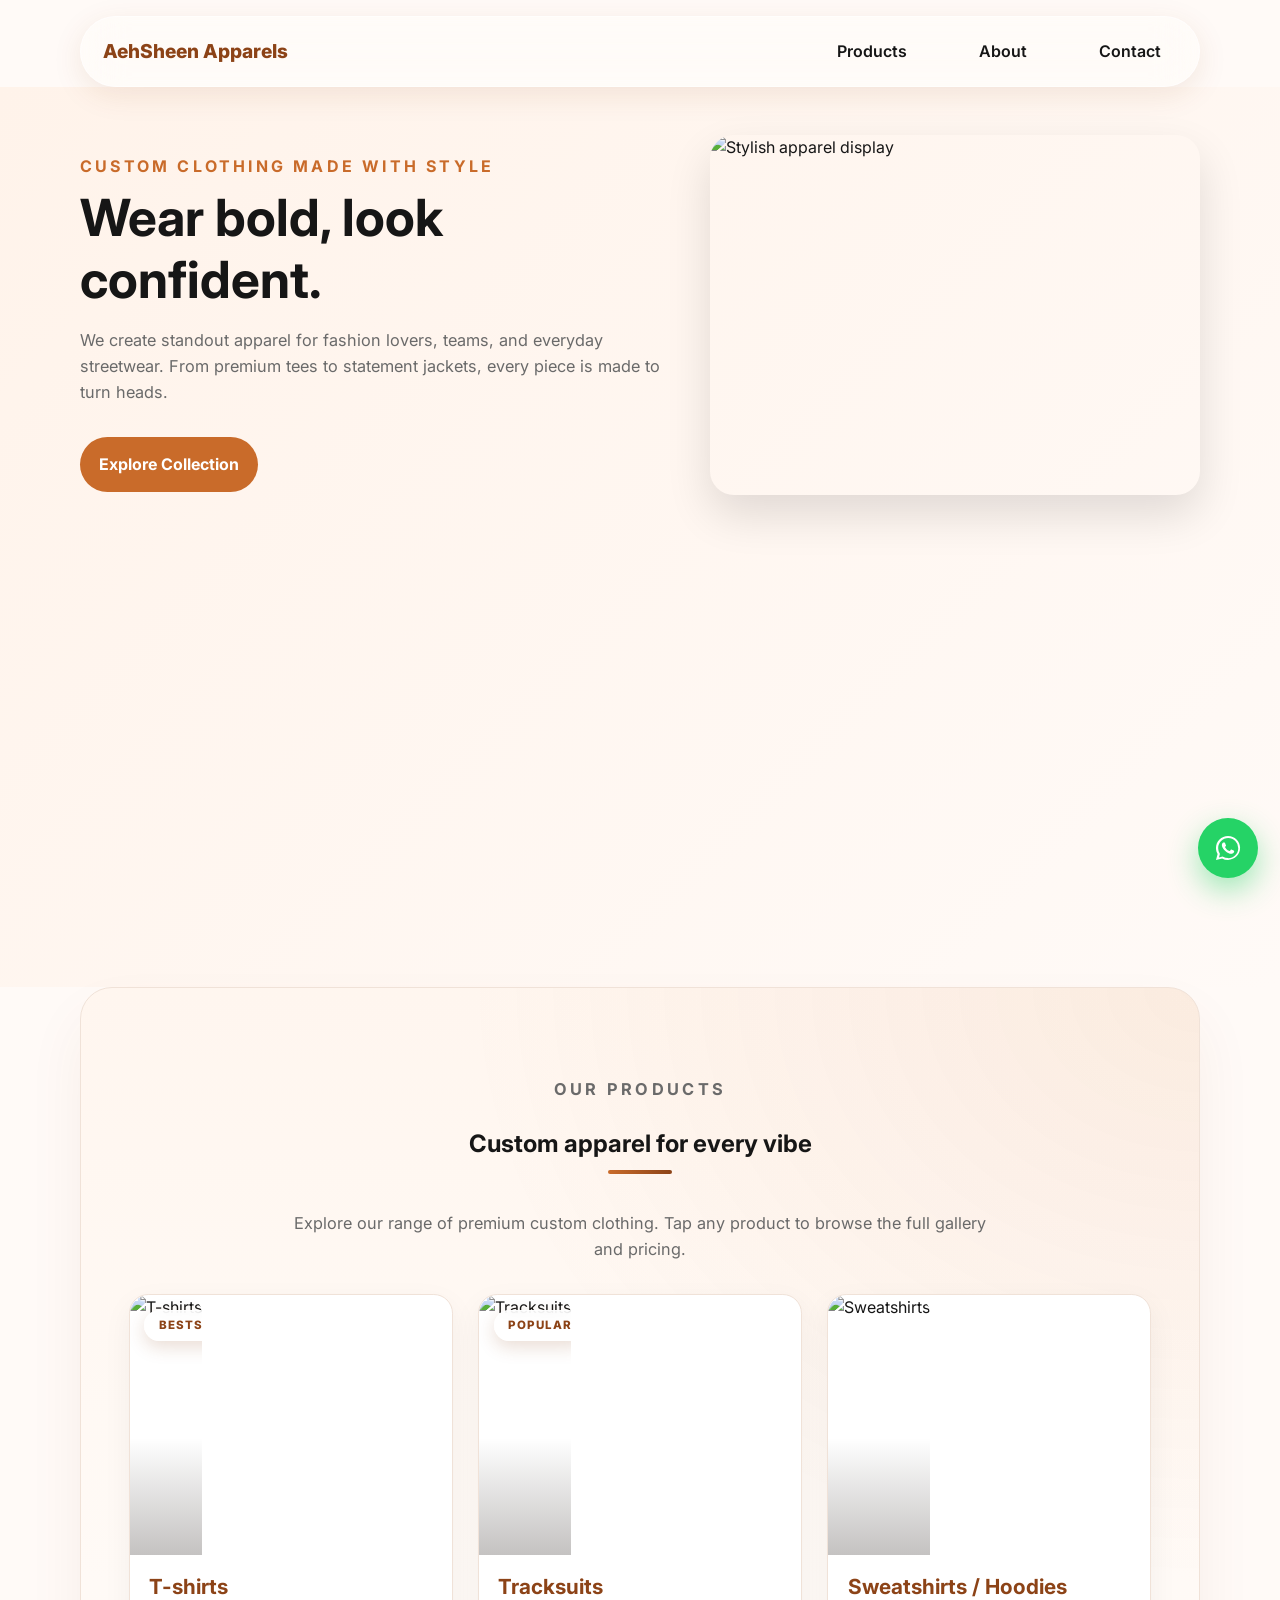
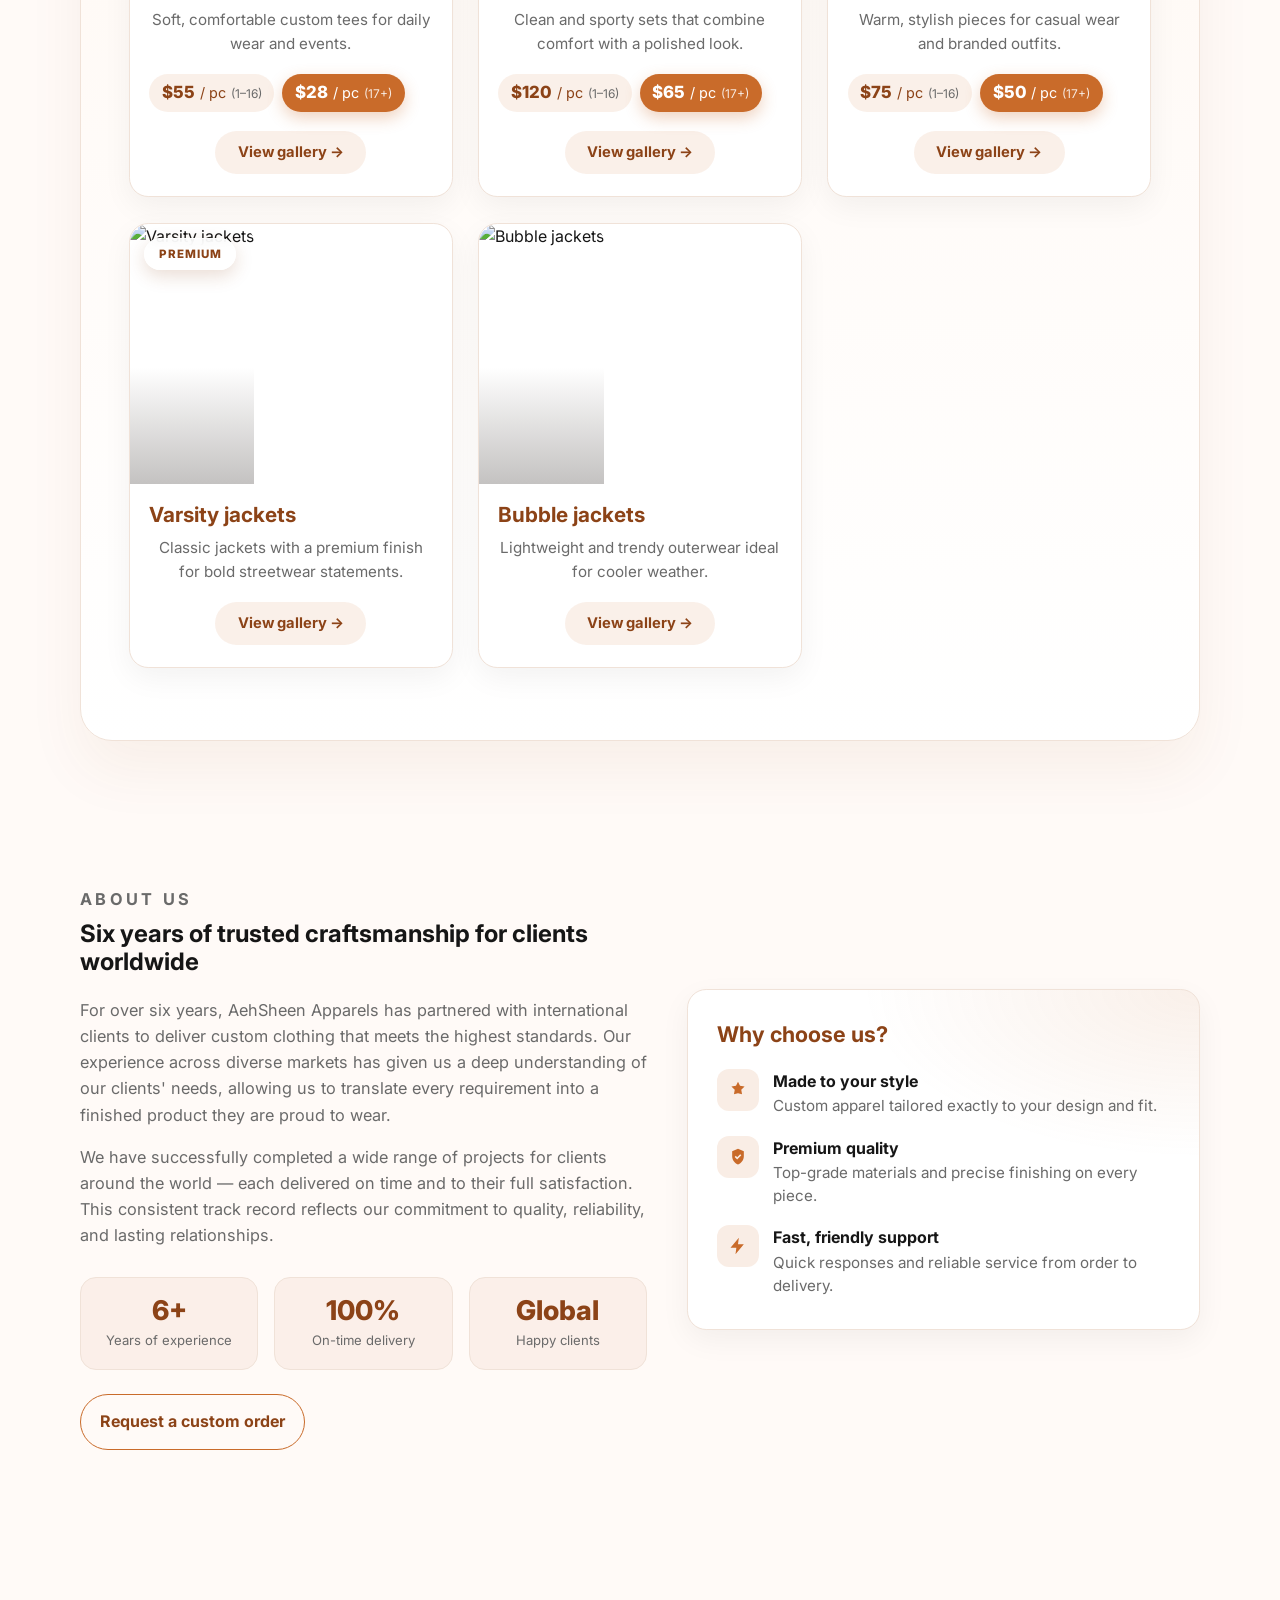
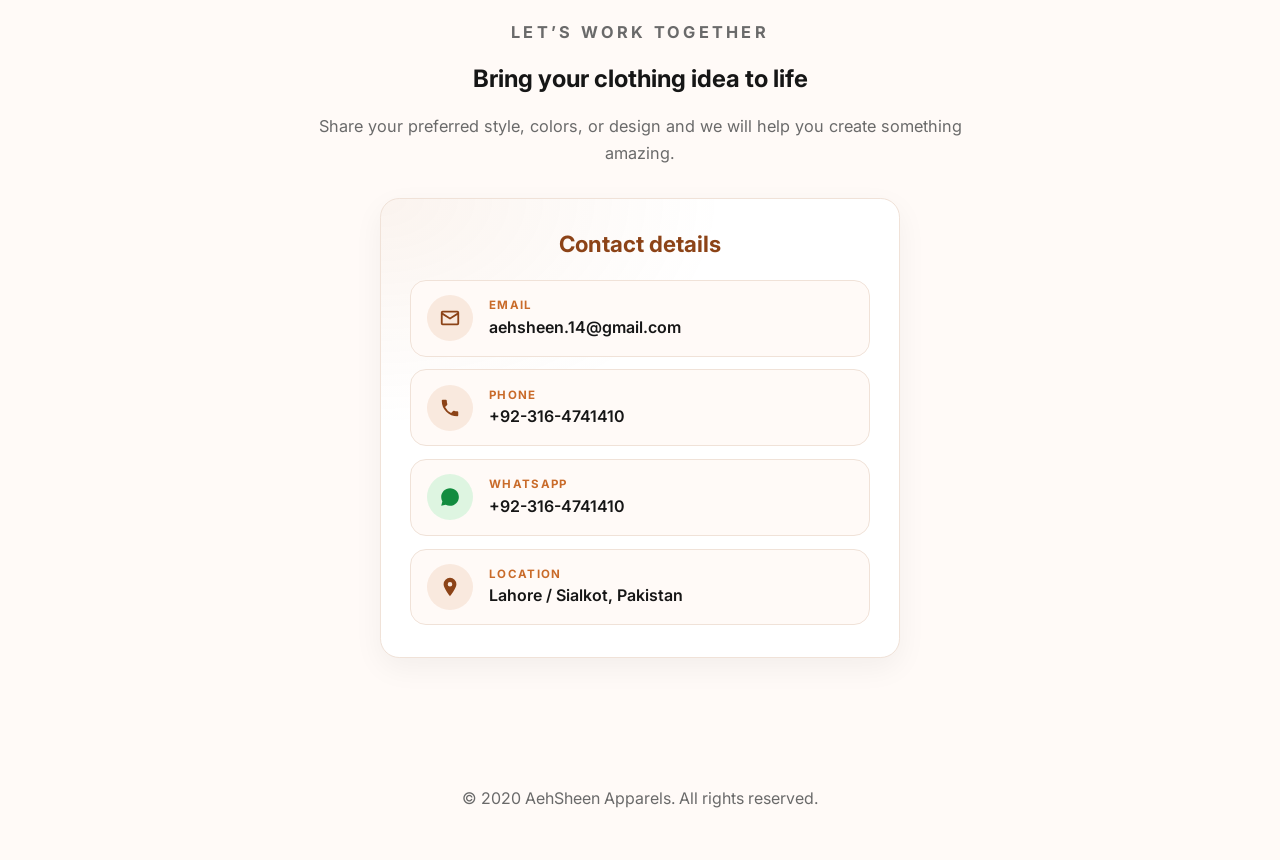
==== index.html @ 1f5a472d "Add files via upload" ====
<!DOCTYPE html>
<html lang="en">
  <head>
    <meta charset="UTF-8" />
    <meta name="viewport" content="width=device-width, initial-scale=1.0" />
    <title>AehSheen Apparels</title>
    <meta
      name="description"
      content="AehSheen Apparels creates custom clothing including t-shirts, tracksuits, sweatshirts, varsity jackets, and bubble jackets."
    />
    <link rel="preconnect" href="https://fonts.googleapis.com" />
    <link rel="preconnect" href="https://fonts.gstatic.com" crossorigin />
    <link
      href="https://fonts.googleapis.com/css2?family=Inter:wght@400;500;600;700;800&display=swap"
      rel="stylesheet"
    />
    <link rel="stylesheet" href="styles.css" />
  </head>
  <body>
    <nav class="navbar">
      <a href="#home" class="brand">AehSheen Apparels</a>
      <div class="nav-links">
        <a href="#products">Products</a>
        <a href="#about">About</a>
        <a href="#contact">Contact</a>
      </div>
    </nav>

    <header class="hero">
      <div class="hero-content" id="home">
        <div>
          <p class="eyebrow">Custom clothing made with style</p>
          <h1>Wear bold, look confident.</h1>
          <p class="hero-text">
            We create standout apparel for fashion lovers, teams, and everyday streetwear.
            From premium tees to statement jackets, every piece is made to turn heads.
          </p>
          <a class="btn btn-primary" href="#products">Explore Collection</a>
        </div>
        <div class="hero-card">
          <img
            src="https://images.unsplash.com/photo-1521572267360-ee0c2909d518?auto=format&fit=crop&w=900&q=80"
            alt="Stylish apparel display"
          />
        </div>
      </div>
    </header>

    <main>
      <section class="section products-section" id="products">
        <div class="section-heading">
          <p class="eyebrow">Our products</p>
          <h2>Custom apparel for every vibe</h2>
          <p>
            Explore our range of premium custom clothing. Tap any product to browse the full gallery and pricing.
          </p>
        </div>

        <div class="product-grid">
          <button class="product-card" type="button" data-product="tshirts" aria-haspopup="dialog">
            <div class="product-media">
              <img src="assets/tshirts/blackStickerTshirt.jpeg" alt="T-shirts" />
              <span class="product-tag">Bestseller</span>
            </div>
            <h3>T-shirts</h3>
            <p>Soft, comfortable custom tees for daily wear and events.</p>
            <div class="card-price">
              <span class="price-tier"><strong>$55</strong> / pc <small>(1–16)</small></span>
              <span class="price-tier price-bulk"><strong>$28</strong> / pc <small>(17+)</small></span>
            </div>
            <span class="card-cta">View gallery →</span>
          </button>

          <button class="product-card" type="button" data-product="tracksuits" aria-haspopup="dialog">
            <div class="product-media">
              <img src="assets/tracksuits/Crop-top fleece.jpeg" alt="Tracksuits" />
              <span class="product-tag">Popular</span>
            </div>
            <h3>Tracksuits</h3>
            <p>Clean and sporty sets that combine comfort with a polished look.</p>
            <div class="card-price">
              <span class="price-tier"><strong>$120</strong> / pc <small>(1–16)</small></span>
              <span class="price-tier price-bulk"><strong>$65</strong> / pc <small>(17+)</small></span>
            </div>
            <span class="card-cta">View gallery →</span>
          </button>

          <button class="product-card" type="button" data-product="sweatshirts" aria-haspopup="dialog">
            <div class="product-media">
              <img src="assets/sweatshirts/Camouflage screen-printed.jpeg" alt="Sweatshirts" />
            </div>
            <h3>Sweatshirts / Hoodies</h3>
            <p>Warm, stylish pieces for casual wear and branded outfits.</p>
            <div class="card-price">
              <span class="price-tier"><strong>$75</strong> / pc <small>(1–16)</small></span>
              <span class="price-tier price-bulk"><strong>$50</strong> / pc <small>(17+)</small></span>
            </div>
            <span class="card-cta">View gallery →</span>
          </button>

          <button class="product-card" type="button" data-product="varsity" aria-haspopup="dialog">
            <div class="product-media">
              <img src="assets/varsity/goonSquadVarsity.jpeg" alt="Varsity jackets" />
              <span class="product-tag">Premium</span>
            </div>
            <h3>Varsity jackets</h3>
            <p>Classic jackets with a premium finish for bold streetwear statements.</p>
            <span class="card-cta">View gallery →</span>
          </button>

          <button class="product-card" type="button" data-product="bubble" aria-haspopup="dialog">
            <div class="product-media">
              <img src="assets/bubble/Purple sublimated.jpeg" alt="Bubble jackets" />
            </div>
            <h3>Bubble jackets</h3>
            <p>Lightweight and trendy outerwear ideal for cooler weather.</p>
            <span class="card-cta">View gallery →</span>
          </button>
        </div>
      </section>

      <section class="section about-section" id="about">
        <div class="about-intro">
          <p class="eyebrow">About us</p>
          <h2>Six years of trusted craftsmanship for clients worldwide</h2>
          <p>
            For over six years, AehSheen Apparels has partnered with international clients to deliver
            custom clothing that meets the highest standards. Our experience across diverse markets has
            given us a deep understanding of our clients' needs, allowing us to translate every requirement
            into a finished product they are proud to wear.
          </p>
          <p>
            We have successfully completed a wide range of projects for clients around the world — each
            delivered on time and to their full satisfaction. This consistent track record reflects our
            commitment to quality, reliability, and lasting relationships.
          </p>

          <div class="about-stats">
            <div class="stat">
              <span class="stat-number">6+</span>
              <span class="stat-label">Years of experience</span>
            </div>
            <div class="stat">
              <span class="stat-number">100%</span>
              <span class="stat-label">On-time delivery</span>
            </div>
            <div class="stat">
              <span class="stat-number">Global</span>
              <span class="stat-label">Happy clients</span>
            </div>
          </div>

          <a class="btn btn-secondary" href="#contact">Request a custom order</a>
        </div>

        <div class="about-card">
          <h3>Why choose us?</h3>
          <ul class="feature-list">
            <li>
              <span class="feature-icon" aria-hidden="true">
                <svg viewBox="0 0 24 24" width="20" height="20"><path fill="currentColor" d="M12 2l2.4 5 5.5.8-4 3.9.95 5.5L12 15.9 7.15 17.2 8.1 11.7l-4-3.9L9.6 7z"/></svg>
              </span>
              <span>
                <strong>Made to your style</strong>
                Custom apparel tailored exactly to your design and fit.
              </span>
            </li>
            <li>
              <span class="feature-icon" aria-hidden="true">
                <svg viewBox="0 0 24 24" width="20" height="20"><path fill="currentColor" d="M12 2l7 3v6c0 4.4-3 8.5-7 9.9C8 19.5 5 15.4 5 11V5l7-3zm-1 13l5-5-1.4-1.4L11 12.2 9.4 10.6 8 12l3 3z"/></svg>
              </span>
              <span>
                <strong>Premium quality</strong>
                Top-grade materials and precise finishing on every piece.
              </span>
            </li>
            <li>
              <span class="feature-icon" aria-hidden="true">
                <svg viewBox="0 0 24 24" width="20" height="20"><path fill="currentColor" d="M13 2L3 14h7l-1 8 10-12h-7z"/></svg>
              </span>
              <span>
                <strong>Fast, friendly support</strong>
                Quick responses and reliable service from order to delivery.
              </span>
            </li>
          </ul>
        </div>
      </section>

      <section class="section contact-section" id="contact">
        <div class="section-heading">
          <p class="eyebrow">Let’s work together</p>
          <h2>Bring your clothing idea to life</h2>
          <p>Share your preferred style, colors, or design and we will help you create something amazing.</p>
        </div>

        <div class="contact-box">
          <h3 class="contact-title">Contact details</h3>

          <a class="contact-row" href="mailto:aehsheen.14@gmail.com">
            <span class="contact-icon" aria-hidden="true">
              <svg viewBox="0 0 24 24" width="22" height="22"><path fill="currentColor" d="M4 4h16a2 2 0 0 1 2 2v12a2 2 0 0 1-2 2H4a2 2 0 0 1-2-2V6a2 2 0 0 1 2-2zm0 2v.4l8 5 8-5V6H4zm16 2.7-7.47 4.67a1 1 0 0 1-1.06 0L4 8.7V18h16V8.7z"/></svg>
            </span>
            <span class="contact-detail">
              <span class="contact-label">Email</span>
              <span class="contact-value">aehsheen.14@gmail.com</span>
            </span>
          </a>

          <a class="contact-row" href="tel:+923164741410">
            <span class="contact-icon" aria-hidden="true">
              <svg viewBox="0 0 24 24" width="22" height="22"><path fill="currentColor" d="M6.6 10.8a15.5 15.5 0 0 0 6.6 6.6l2.2-2.2a1 1 0 0 1 1-.24 11.4 11.4 0 0 0 3.6.58 1 1 0 0 1 1 1V20a1 1 0 0 1-1 1A17 17 0 0 1 3 4a1 1 0 0 1 1-1h3.5a1 1 0 0 1 1 1c0 1.25.2 2.46.58 3.6a1 1 0 0 1-.25 1l-2.23 2.2z"/></svg>
            </span>
            <span class="contact-detail">
              <span class="contact-label">Phone</span>
              <span class="contact-value">+92-316-4741410</span>
            </span>
          </a>

          <a class="contact-row" href="https://wa.me/923164741410" target="_blank" rel="noopener">
            <span class="contact-icon contact-icon-whatsapp" aria-hidden="true">
              <svg viewBox="0 0 32 32" width="22" height="22"><path fill="currentColor" d="M16.04 3.2c-7.1 0-12.86 5.76-12.86 12.86 0 2.27.6 4.48 1.73 6.43L3.2 28.8l6.5-1.7a12.8 12.8 0 0 0 6.33 1.62h.01c7.1 0 12.86-5.76 12.86-12.86S23.14 3.2 16.04 3.2zm5.88 14.68c-.32-.16-1.9-.94-2.2-1.05-.3-.11-.51-.16-.73.16-.21.32-.83 1.05-1.02 1.26-.19.22-.38.24-.7.08-.32-.16-1.36-.5-2.59-1.6-.96-.85-1.6-1.9-1.79-2.22-.19-.32-.02-.5.14-.66.14-.14.32-.38.48-.56.16-.19.21-.32.32-.54.11-.21.05-.4-.03-.56-.08-.16-.73-1.76-1-2.4-.26-.63-.53-.55-.73-.56l-.62-.01c-.21 0-.56.08-.86.4-.3.32-1.13 1.1-1.13 2.69s1.16 3.12 1.32 3.34c.16.21 2.28 3.48 5.52 4.88.77.33 1.37.53 1.84.68.77.25 1.48.21 2.03.13.62-.09 1.9-.78 2.17-1.53.27-.75.27-1.4.19-1.53-.08-.13-.29-.21-.61-.37z"/></svg>
            </span>
            <span class="contact-detail">
              <span class="contact-label">WhatsApp</span>
              <span class="contact-value">+92-316-4741410</span>
            </span>
          </a>

          <div class="contact-row contact-row-static">
            <span class="contact-icon" aria-hidden="true">
              <svg viewBox="0 0 24 24" width="22" height="22"><path fill="currentColor" d="M12 2a7 7 0 0 0-7 7c0 4.5 7 13 7 13s7-8.5 7-13a7 7 0 0 0-7-7zm0 9.5A2.5 2.5 0 1 1 12 6.5a2.5 2.5 0 0 1 0 5z"/></svg>
            </span>
            <span class="contact-detail">
              <span class="contact-label">Location</span>
              <span class="contact-value">Lahore / Sialkot, Pakistan</span>
            </span>
          </div>
        </div>
      </section>
    </main>

    <footer>
      <p>© 2020 AehSheen Apparels. All rights reserved.</p>
    </footer>

    <a
      class="whatsapp-float"
      href="https://wa.me/923164741410?text=Hi%20AehSheen%20Apparels%2C%20I%27d%20like%20to%20place%20a%20custom%20order."
      target="_blank"
      rel="noopener"
      aria-label="Chat with us on WhatsApp"
    >
      <svg viewBox="0 0 32 32" width="30" height="30" aria-hidden="true" focusable="false">
        <path
          fill="currentColor"
          d="M16.04 3.2c-7.1 0-12.86 5.76-12.86 12.86 0 2.27.6 4.48 1.73 6.43L3.2 28.8l6.5-1.7a12.8 12.8 0 0 0 6.33 1.62h.01c7.1 0 12.86-5.76 12.86-12.86S23.14 3.2 16.04 3.2zm0 23.5h-.01a10.6 10.6 0 0 1-5.4-1.48l-.39-.23-3.86 1.01 1.03-3.76-.25-.4a10.63 10.63 0 0 1-1.63-5.68c0-5.9 4.8-10.7 10.71-10.7 2.86 0 5.55 1.12 7.57 3.14a10.6 10.6 0 0 1 3.13 7.57c0 5.9-4.8 10.71-10.7 10.71zm5.88-8.02c-.32-.16-1.9-.94-2.2-1.05-.3-.11-.51-.16-.73.16-.21.32-.83 1.05-1.02 1.26-.19.22-.38.24-.7.08-.32-.16-1.36-.5-2.59-1.6-.96-.85-1.6-1.9-1.79-2.22-.19-.32-.02-.5.14-.66.14-.14.32-.38.48-.56.16-.19.21-.32.32-.54.11-.21.05-.4-.03-.56-.08-.16-.73-1.76-1-2.4-.26-.63-.53-.55-.73-.56l-.62-.01c-.21 0-.56.08-.86.4-.3.32-1.13 1.1-1.13 2.69s1.16 3.12 1.32 3.34c.16.21 2.28 3.48 5.52 4.88.77.33 1.37.53 1.84.68.77.25 1.48.21 2.03.13.62-.09 1.9-.78 2.17-1.53.27-.75.27-1.4.19-1.53-.08-.13-.29-.21-.61-.37z"
        />
      </svg>
      <span class="whatsapp-label">Chat with us</span>
    </a>

    <div class="product-modal" id="productModal" aria-hidden="true" role="dialog" aria-modal="true" aria-labelledby="modalTitle">
      <div class="modal-panel">
        <div class="modal-header">
          <div>
            <p class="eyebrow" id="modalEyebrow">Gallery</p>
            <h3 id="modalTitle"></h3>
          </div>
          <button class="modal-close" type="button" aria-label="Close gallery">×</button>
        </div>
        <p class="modal-desc" id="modalDesc"></p>
        <div class="modal-gallery" id="modalGallery"></div>
      </div>
    </div>

    <div class="lightbox" id="lightbox" aria-hidden="true" role="dialog" aria-modal="true" aria-label="Image viewer">
      <button class="lightbox-close" type="button" aria-label="Close image">×</button>
      <button class="lightbox-nav lightbox-prev" type="button" aria-label="Previous image">‹</button>
      <figure class="lightbox-figure">
        <img class="lightbox-image" id="lightboxImage" src="" alt="" />
        <figcaption class="lightbox-caption" id="lightboxCaption"></figcaption>
      </figure>
      <button class="lightbox-nav lightbox-next" type="button" aria-label="Next image">›</button>
    </div>

    <script src="script.js"></script>
  </body>
</html>
---- styles.css ----
:root {
  --bg: #fffaf7;
  --surface: #ffffff;
  --text: #161616;
  --muted: #6a6a6a;
  --accent: #c96b2a;
  --accent-dark: #8c4317;
  --border: #f0e2d8;
}

* {
  box-sizing: border-box;
}

html {
  scroll-behavior: smooth;
}

body {
  margin: 0;
  font-family: 'Inter', sans-serif;
  color: var(--text);
  background: var(--bg);
  line-height: 1.6;
}

img {
  width: 100%;
  display: block;
  object-fit: cover;
}

.navbar,
.hero-content,
.section,
footer {
  width: min(1120px, calc(100% - 2rem));
  margin: 0 auto;
}

.hero {
  background: linear-gradient(135deg, #fff3ea 0%, var(--bg) 100%);
  min-height: 100vh;
}

.navbar {
  display: flex;
  justify-content: space-between;
  align-items: center;
  padding: 0.9rem 1.4rem;
  margin-top: 1rem;
  position: sticky;
  top: 1rem;
  z-index: 50;
  border-radius: 999px;
  background: rgba(255, 255, 255, 0.35);
  border: 1px solid rgba(255, 255, 255, 0.5);
  box-shadow: 0 8px 30px rgba(140, 67, 23, 0.1);
  -webkit-backdrop-filter: blur(22px) saturate(180%);
  backdrop-filter: blur(22px) saturate(180%);
}

.brand {
  color: var(--accent-dark);
  font-weight: 800;
  text-decoration: none;
  font-size: 1.2rem;
}

.nav-links {
  display: flex;
  gap: 2.5rem;
}

.nav-links a {
  color: var(--text);
  text-decoration: none;
  font-weight: 600;
  padding: 0.45rem 1rem;
  border-radius: 999px;
  transition: background 0.25s ease, color 0.25s ease, transform 0.2s ease;
}

.nav-links a:hover,
.nav-links a:focus-visible {
  background: rgba(201, 107, 42, 0.15);
  color: var(--accent-dark);
  transform: translateY(-1px);
  outline: none;
}

.hero-content {
  display: grid;
  grid-template-columns: 1.1fr 0.9fr;
  gap: 2rem;
  align-items: center;
  padding: 3rem 0 5rem;
}

.eyebrow {
  text-transform: uppercase;
  letter-spacing: 0.2em;
  font-weight: 700;
  color: var(--accent);
  margin-bottom: 0.5rem;
}

h1,
h2,
h3 {
  line-height: 1.2;
}

h1 {
  font-size: clamp(2.1rem, 4vw, 3.6rem);
  margin: 0 0 1rem;
}

.hero-text,
.section-heading p,
.about-section p,
.contact-info p {
  color: var(--muted);
  font-size: 1.02rem;
}

.btn {
  display: inline-block;
  padding: 0.9rem 1.2rem;
  border-radius: 999px;
  text-decoration: none;
  font-weight: 700;
  margin-top: 1rem;
  transition: transform 0.2s ease;
}

.btn:hover {
  transform: translateY(-2px);
}

.btn-primary {
  background: var(--accent);
  color: white;
}

.btn-secondary {
  background: transparent;
  color: var(--accent-dark);
  border: 1px solid var(--accent);
}

.hero-card img {
  border-radius: 1.5rem;
  min-height: 360px;
  box-shadow: 0 20px 45px rgba(0, 0, 0, 0.12);
}

.section {
  padding: 5.5rem 0;
  scroll-margin-top: 6rem;
}

.section + .section {
  margin-top: 2.5rem;
}

.contact-section {
  margin-top: 0;
  padding-top: 1.5rem;
}

.section-heading {
  text-align: center;
  max-width: 700px;
  margin: 0 auto 2rem;
}

.products-section {
  position: relative;
  padding: 4.5rem clamp(1.2rem, 4vw, 3rem);
  border-radius: 2rem;
  background:
    radial-gradient(120% 80% at 100% 0%, rgba(201, 107, 42, 0.08) 0%, rgba(201, 107, 42, 0) 55%),
    linear-gradient(180deg, #fff6ef 0%, var(--surface) 100%);
  border: 1px solid var(--border);
  box-shadow: 0 30px 60px rgba(140, 67, 23, 0.06);
}

.products-section .section-heading h2 {
  position: relative;
  display: inline-block;
}

.products-section .section-heading h2::after {
  content: '';
  display: block;
  width: 64px;
  height: 4px;
  margin: 0.7rem auto 0;
  border-radius: 999px;
  background: linear-gradient(90deg, var(--accent), var(--accent-dark));
}

.product-grid {
  display: grid;
  grid-template-columns: repeat(3, minmax(0, 1fr));
  gap: 1.6rem;
}

.product-card,
.about-card,
.contact-box {
  background: var(--surface);
  border: 1px solid var(--border);
  border-radius: 1.2rem;
  overflow: hidden;
  box-shadow: 0 10px 30px rgba(0, 0, 0, 0.05);
}

.product-card {
  display: flex;
  flex-direction: column;
  width: 100%;
  height: 100%;
  padding: 0 0 1.4rem;
  text-align: center;
  font: inherit;
  color: inherit;
  cursor: pointer;
  transition: transform 0.25s ease, box-shadow 0.25s ease, border-color 0.25s ease;
}

.product-card:hover,
.product-card:focus-visible {
  transform: translateY(-6px);
  box-shadow: 0 22px 45px rgba(140, 67, 23, 0.16);
  border-color: rgba(201, 107, 42, 0.45);
  outline: none;
}

.product-media {
  position: relative;
  overflow: hidden;
  border-radius: 1.2rem 1.2rem 0 0;
}

.product-media::after {
  content: '';
  position: absolute;
  inset: 0;
  background: linear-gradient(180deg, rgba(20, 12, 8, 0) 55%, rgba(20, 12, 8, 0.28) 100%);
  opacity: 0.9;
  transition: opacity 0.35s ease;
  pointer-events: none;
}

.product-card:hover .product-media::after,
.product-card:focus-visible .product-media::after {
  opacity: 0.55;
}

.product-tag {
  position: absolute;
  top: 0.9rem;
  left: 0.9rem;
  z-index: 2;
  padding: 0.35rem 0.85rem;
  border-radius: 999px;
  font-size: 0.72rem;
  font-weight: 800;
  letter-spacing: 0.08em;
  text-transform: uppercase;
  color: var(--accent-dark);
  background: rgba(255, 255, 255, 0.85);
  border: 1px solid rgba(255, 255, 255, 0.7);
  box-shadow: 0 6px 18px rgba(140, 67, 23, 0.18);
  -webkit-backdrop-filter: blur(6px);
  backdrop-filter: blur(6px);
}

.product-card img {
  height: 260px;
  transition: transform 0.6s cubic-bezier(0.2, 0.8, 0.2, 1);
}

.product-card:hover img,
.product-card:focus-visible img {
  transform: scale(1.08);
}

.product-card h3 {
  margin: 1.2rem 1.2rem 0.5rem;
  text-align: center;
  color: var(--accent-dark);
  font-size: 1.3rem;
}

.product-card p {
  margin: 0 1.2rem 1.1rem;
  color: var(--muted);
  font-size: 0.95rem;
}

.card-price {
  display: flex;
  flex-wrap: wrap;
  justify-content: center;
  gap: 0.5rem;
  margin: 0 1.2rem 1.2rem;
}

.price-tier {
  display: inline-flex;
  align-items: baseline;
  gap: 0.3rem;
  padding: 0.35rem 0.8rem;
  border-radius: 999px;
  background: rgba(201, 107, 42, 0.1);
  color: var(--accent-dark);
  font-size: 0.9rem;
}

.price-tier strong {
  font-size: 1.05rem;
  font-weight: 800;
}

.price-tier small {
  color: var(--muted);
  font-size: 0.75rem;
}

.price-tier.price-bulk {
  background: var(--accent);
  color: #fff;
  box-shadow: 0 6px 16px rgba(201, 107, 42, 0.3);
}

.price-tier.price-bulk small {
  color: rgba(255, 255, 255, 0.85);
}

.card-cta {
  align-self: center;
  margin-top: auto;
  padding: 0.6rem 1.4rem;
  border-radius: 999px;
  background: rgba(201, 107, 42, 0.1);
  color: var(--accent-dark);
  font-weight: 700;
  font-size: 0.92rem;
  transition: background 0.25s ease, color 0.25s ease;
}

.product-card:hover .card-cta,
.product-card:focus-visible .card-cta {
  background: var(--accent);
  color: #fff;
}

.about-section {
  display: grid;
  grid-template-columns: 1.05fr 0.95fr;
  gap: 2.5rem;
  align-items: center;
}

.about-intro h2 {
  margin-top: 0.2rem;
}

/* Stats row */
.about-stats {
  display: flex;
  flex-wrap: wrap;
  gap: 1rem;
  margin: 1.8rem 0 0.5rem;
}

.stat {
  flex: 1;
  min-width: 110px;
  padding: 1.1rem 0.8rem;
  text-align: center;
  border-radius: 1rem;
  background: rgba(201, 107, 42, 0.07);
  border: 1px solid var(--border);
}

.stat-number {
  display: block;
  font-size: 1.7rem;
  font-weight: 800;
  color: var(--accent-dark);
  line-height: 1.1;
}

.stat-label {
  display: block;
  margin-top: 0.3rem;
  font-size: 0.82rem;
  color: var(--muted);
}

/* Why choose us card */
.about-card {
  padding: 2rem 1.8rem;
  background:
    radial-gradient(120% 90% at 100% 0%, rgba(201, 107, 42, 0.1) 0%, rgba(201, 107, 42, 0) 55%),
    var(--surface);
}

.about-card h3 {
  margin: 0 0 1.3rem;
  font-size: 1.35rem;
  color: var(--accent-dark);
}

.feature-list {
  list-style: none;
  margin: 0;
  padding: 0;
  display: grid;
  gap: 1.1rem;
}

.feature-list li {
  display: flex;
  align-items: flex-start;
  gap: 0.9rem;
}

.feature-icon {
  display: inline-flex;
  align-items: center;
  justify-content: center;
  flex-shrink: 0;
  width: 42px;
  height: 42px;
  border-radius: 12px;
  color: var(--accent);
  background: rgba(201, 107, 42, 0.12);
}

.feature-list li span:last-child {
  font-size: 0.95rem;
  color: var(--muted);
  line-height: 1.5;
}

.feature-list strong {
  display: block;
  color: var(--text);
  font-size: 1rem;
  margin-bottom: 0.15rem;
}

.contact-box {
  max-width: 520px;
  margin: 0 auto;
  padding: 2rem 1.8rem;
  background:
    radial-gradient(120% 90% at 0% 0%, rgba(201, 107, 42, 0.08) 0%, rgba(201, 107, 42, 0) 55%),
    var(--surface);
}

.contact-title {
  margin: 0 0 1.4rem;
  text-align: center;
  font-size: 1.4rem;
  color: var(--accent-dark);
}

.contact-row {
  display: flex;
  align-items: center;
  gap: 1rem;
  padding: 0.9rem 1rem;
  border-radius: 1rem;
  border: 1px solid var(--border);
  background: var(--bg);
  text-decoration: none;
  color: inherit;
  transition: transform 0.2s ease, box-shadow 0.25s ease, border-color 0.25s ease;
}

.contact-row + .contact-row {
  margin-top: 0.8rem;
}

a.contact-row:hover,
a.contact-row:focus-visible {
  transform: translateY(-2px);
  border-color: rgba(201, 107, 42, 0.45);
  box-shadow: 0 12px 26px rgba(140, 67, 23, 0.14);
  outline: none;
}

.contact-icon {
  display: inline-flex;
  align-items: center;
  justify-content: center;
  flex-shrink: 0;
  width: 46px;
  height: 46px;
  border-radius: 50%;
  color: var(--accent-dark);
  background: rgba(201, 107, 42, 0.12);
  transition: background 0.25s ease, color 0.25s ease;
}

a.contact-row:hover .contact-icon,
a.contact-row:focus-visible .contact-icon {
  background: var(--accent);
  color: #fff;
}

.contact-icon-whatsapp {
  color: #128c3f;
  background: rgba(37, 211, 102, 0.15);
}

a.contact-row:hover .contact-icon-whatsapp,
a.contact-row:focus-visible .contact-icon-whatsapp {
  background: #25d366;
  color: #fff;
}

.contact-detail {
  display: flex;
  flex-direction: column;
  text-align: left;
  min-width: 0;
}

.contact-label {
  font-size: 0.72rem;
  font-weight: 700;
  letter-spacing: 0.12em;
  text-transform: uppercase;
  color: var(--accent);
}

.contact-value {
  font-weight: 600;
  color: var(--text);
  word-break: break-word;
}

.contact-row-static {
  cursor: default;
}

form {
  display: grid;
  gap: 0.8rem;
}

input,
textarea,
button {
  font: inherit;
  padding: 0.9rem 1rem;
  border-radius: 0.8rem;
  border: 1px solid var(--border);
}

button {
  background: var(--accent);
  color: white;
  cursor: pointer;
  font-weight: 700;
}

footer {
  text-align: center;
  padding: 1.5rem 0 2rem;
  color: var(--muted);
}

.whatsapp-float {
  position: fixed;
  right: 1.4rem;
  bottom: 1.4rem;
  z-index: 90;
  display: inline-flex;
  align-items: center;
  gap: 0;
  padding: 0;
  height: 60px;
  width: 60px;
  border-radius: 999px;
  background: #25d366;
  color: #fff;
  text-decoration: none;
  font-weight: 700;
  overflow: hidden;
  box-shadow: 0 12px 30px rgba(37, 211, 102, 0.45);
  transition: width 0.35s ease, box-shadow 0.25s ease, transform 0.2s ease;
}

.whatsapp-float svg {
  flex-shrink: 0;
  width: 60px;
  height: 30px;
  padding: 0 15px;
}

.whatsapp-label {
  white-space: nowrap;
  opacity: 0;
  padding-right: 1.2rem;
  transition: opacity 0.25s ease;
}

.whatsapp-float:hover,
.whatsapp-float:focus-visible {
  width: 190px;
  transform: translateY(-2px);
  box-shadow: 0 16px 36px rgba(37, 211, 102, 0.55);
  outline: none;
}

.whatsapp-float:hover .whatsapp-label,
.whatsapp-float:focus-visible .whatsapp-label {
  opacity: 1;
}

@media (max-width: 560px) {
  .whatsapp-float {
    right: 1rem;
    bottom: 1rem;
  }
}

@media (max-width: 860px) {
  .hero-content,
  .about-section,
  .contact-box,
  .product-grid {
    grid-template-columns: 1fr;
  }

  .section {
    padding: 3.5rem 0;
  }

  .products-section {
    padding: 3rem 1.1rem;
  }
}

@media (max-width: 560px) {
  .navbar {
    flex-direction: column;
    align-items: flex-start;
    gap: 0.8rem;
  }

  .nav-links {
    gap: 0.8rem;
    flex-wrap: wrap;
  }
}

/* Product gallery modal */
.product-modal {
  position: fixed;
  inset: 0;
  z-index: 100;
  display: none;
  align-items: center;
  justify-content: center;
  padding: 1.5rem;
  background: rgba(20, 12, 8, 0.82);
  backdrop-filter: blur(4px);
}

.product-modal.open {
  display: flex;
}

.modal-panel {
  background: var(--surface);
  border-radius: 1.2rem;
  width: min(920px, 100%);
  max-height: 88vh;
  overflow-y: auto;
  padding: 1.5rem;
  box-shadow: 0 30px 70px rgba(0, 0, 0, 0.4);
}

.modal-header {
  display: flex;
  justify-content: space-between;
  align-items: flex-start;
  gap: 1rem;
}

.modal-header .eyebrow {
  margin-bottom: 0.2rem;
}

.modal-header h3 {
  margin: 0;
  font-size: 1.5rem;
}

.modal-close {
  background: var(--bg);
  color: var(--text);
  border: 1px solid var(--border);
  width: 40px;
  height: 40px;
  border-radius: 999px;
  font-size: 1.4rem;
  line-height: 1;
  cursor: pointer;
  flex-shrink: 0;
  padding: 0;
}

.modal-close:hover {
  background: var(--border);
}

.modal-desc {
  color: var(--muted);
  margin: 0.6rem 0 1.2rem;
}

.modal-gallery {
  display: grid;
  grid-template-columns: repeat(3, minmax(0, 1fr));
  gap: 0.75rem;
}

.gallery-item {
  margin: 0;
  cursor: pointer;
}

.modal-gallery img {
  height: 200px;
  border-radius: 0.9rem;
  transition: transform 0.25s ease, box-shadow 0.25s ease;
}

.gallery-item:hover img {
  transform: translateY(-3px) scale(1.02);
  box-shadow: 0 12px 28px rgba(0, 0, 0, 0.18);
}

.gallery-item figcaption {
  margin-top: 0.5rem;
  text-align: center;
  font-weight: 600;
  font-size: 0.95rem;
  color: var(--text);
}

.gallery-detail {
  margin: 0.25rem 0 0;
  text-align: center;
  font-size: 0.85rem;
  color: var(--muted);
  line-height: 1.4;
}

/* Full-size image lightbox */
.lightbox {
  position: fixed;
  inset: 0;
  z-index: 120;
  display: none;
  align-items: center;
  justify-content: center;
  gap: 0.5rem;
  padding: 1.5rem;
  background: rgba(12, 7, 4, 0.9);
  backdrop-filter: blur(4px);
}

.lightbox.open {
  display: flex;
}

.lightbox-figure {
  margin: 0;
  display: flex;
  flex-direction: column;
  align-items: center;
  gap: 0.8rem;
}

.lightbox-image {
  width: auto;
  max-width: min(1000px, 100%);
  max-height: 78vh;
  border-radius: 1rem;
  box-shadow: 0 24px 60px rgba(0, 0, 0, 0.5);
  object-fit: contain;
}

.lightbox-caption {
  color: #fff5ee;
  font-weight: 600;
  text-align: center;
}

.lightbox-close,
.lightbox-nav {
  background: rgba(255, 255, 255, 0.14);
  color: #fff;
  border: 0;
  cursor: pointer;
  border-radius: 999px;
  line-height: 1;
  flex-shrink: 0;
  transition: background 0.2s ease, transform 0.2s ease;
}

.lightbox-close:hover,
.lightbox-nav:hover {
  background: rgba(255, 255, 255, 0.3);
  transform: scale(1.05);
}

.lightbox-close {
  position: absolute;
  top: 1.2rem;
  right: 1.2rem;
  width: 44px;
  height: 44px;
  font-size: 1.6rem;
}

.lightbox-nav {
  width: 52px;
  height: 52px;
  font-size: 2rem;
}

@media (max-width: 560px) {
  .lightbox-nav {
    width: 42px;
    height: 42px;
    font-size: 1.6rem;
  }
}

@media (max-width: 640px) {
  .modal-gallery {
    grid-template-columns: repeat(2, minmax(0, 1fr));
  }
}

@media (max-width: 420px) {
  .modal-gallery {
    grid-template-columns: 1fr;
  }
}
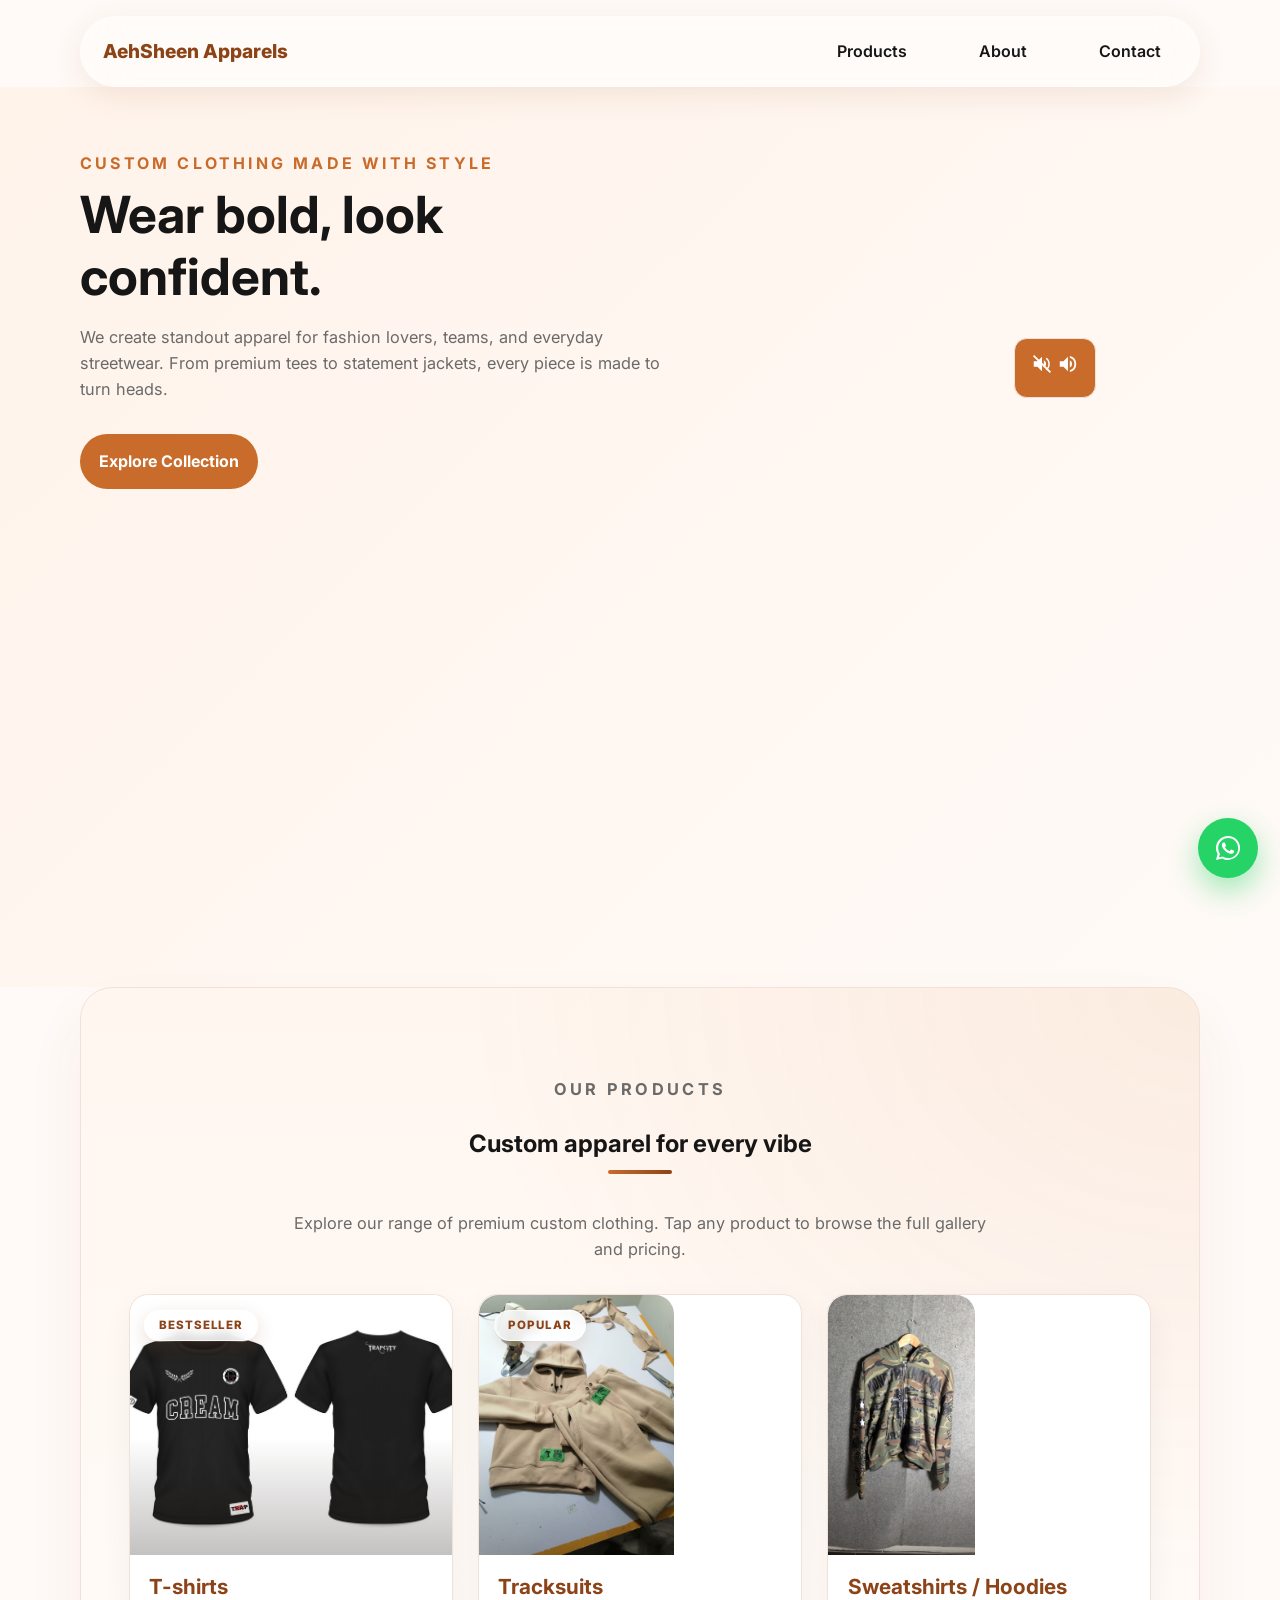
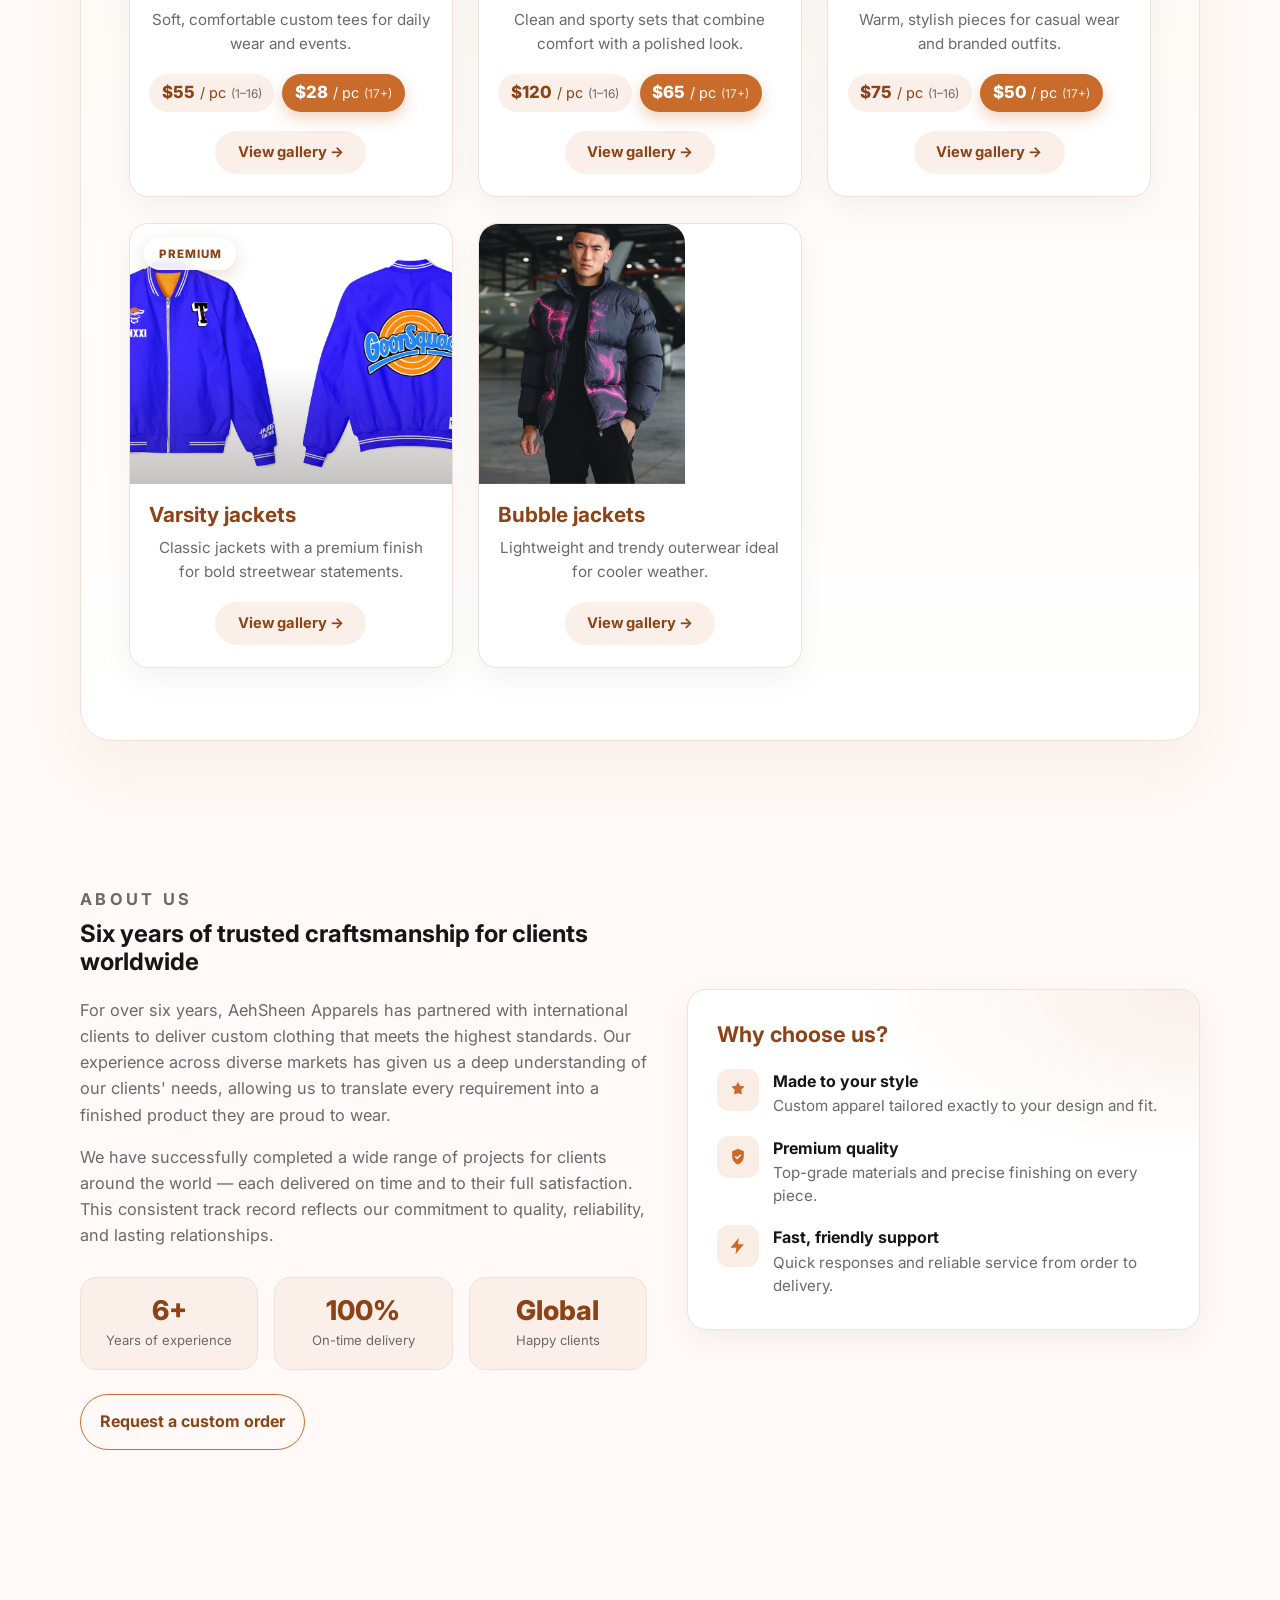
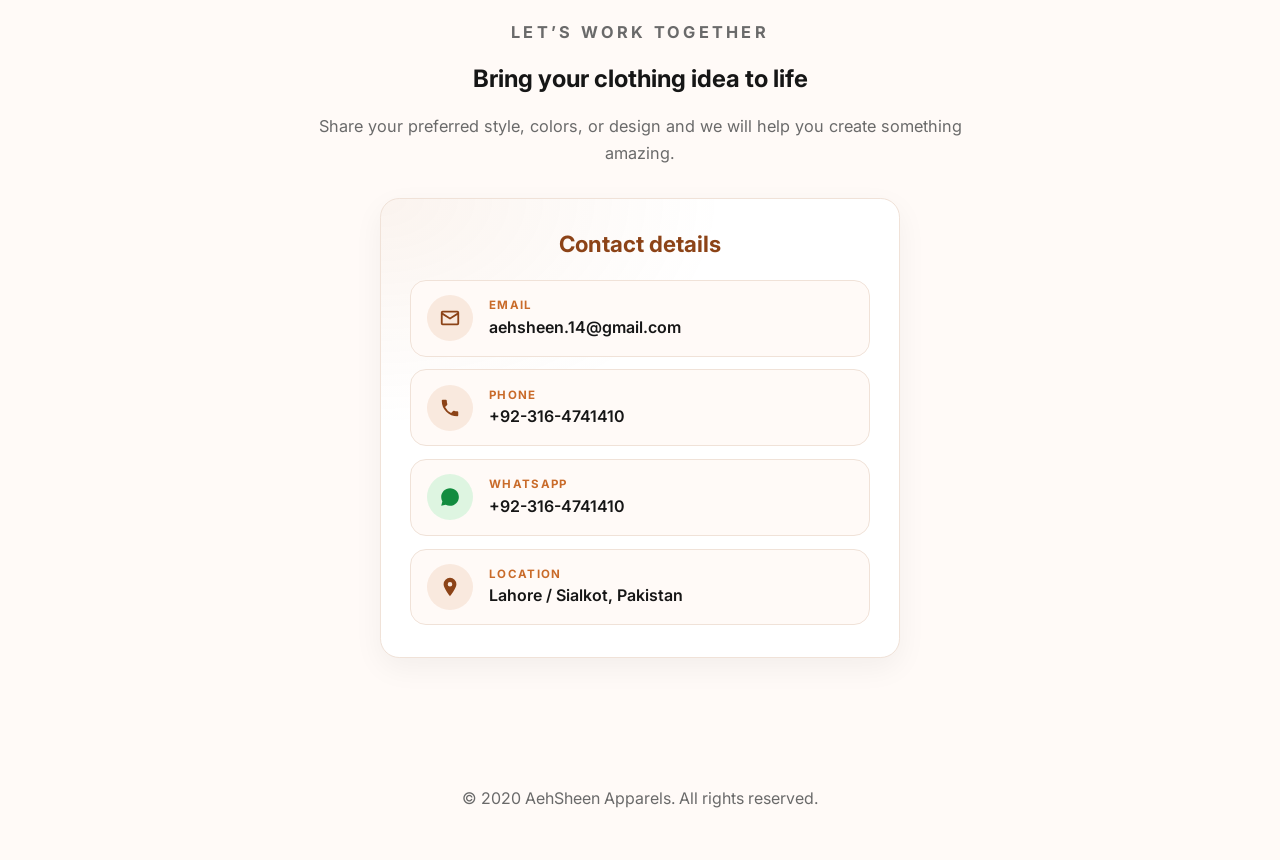
==== commit 4900c514: "Add files via upload" ====
--- a/index.html
+++ b/index.html
@@ -38,10 +38,19 @@
           <a class="btn btn-primary" href="#products">Explore Collection</a>
         </div>
         <div class="hero-card">
-          <img
-            src="https://images.unsplash.com/photo-1521572267360-ee0c2909d518?auto=format&fit=crop&w=900&q=80"
-            alt="Stylish apparel display"
-          />
+          <video
+            id="heroVideo"
+            src="assets/video.mp4"
+            autoplay
+            muted
+            loop
+            playsinline
+            poster="https://images.unsplash.com/photo-1521572267360-ee0c2909d518?auto=format&fit=crop&w=900&q=80"
+          ></video>
+          <button id="videoMuteBtn" class="video-mute" type="button" aria-label="Unmute video" aria-pressed="false">
+            <svg class="icon-muted" viewBox="0 0 24 24" width="22" height="22" aria-hidden="true"><path fill="currentColor" d="M3 9v6h4l5 5V4L7 9H3zm13.5 3a4.5 4.5 0 0 0-2.5-4.03v8.06A4.5 4.5 0 0 0 16.5 12zM19 12a7 7 0 0 1-3 5.74l1.16 1.16A8.5 8.5 0 0 0 20.5 12 8.5 8.5 0 0 0 17.16 5.1L16 6.26A7 7 0 0 1 19 12z"/><path fill="currentColor" d="M2.1 3.5 20.5 21.9l1.4-1.4L3.5 2.1z"/></svg>
+            <svg class="icon-unmuted" viewBox="0 0 24 24" width="22" height="22" aria-hidden="true"><path fill="currentColor" d="M3 9v6h4l5 5V4L7 9H3zm13.5 3a4.5 4.5 0 0 0-2.5-4.03v8.06A4.5 4.5 0 0 0 16.5 12zM14 3.23v2.06A7 7 0 0 1 14 18.7v2.06A9 9 0 0 0 14 3.23z"/></svg>
+          </button>
         </div>
       </div>
     </header>
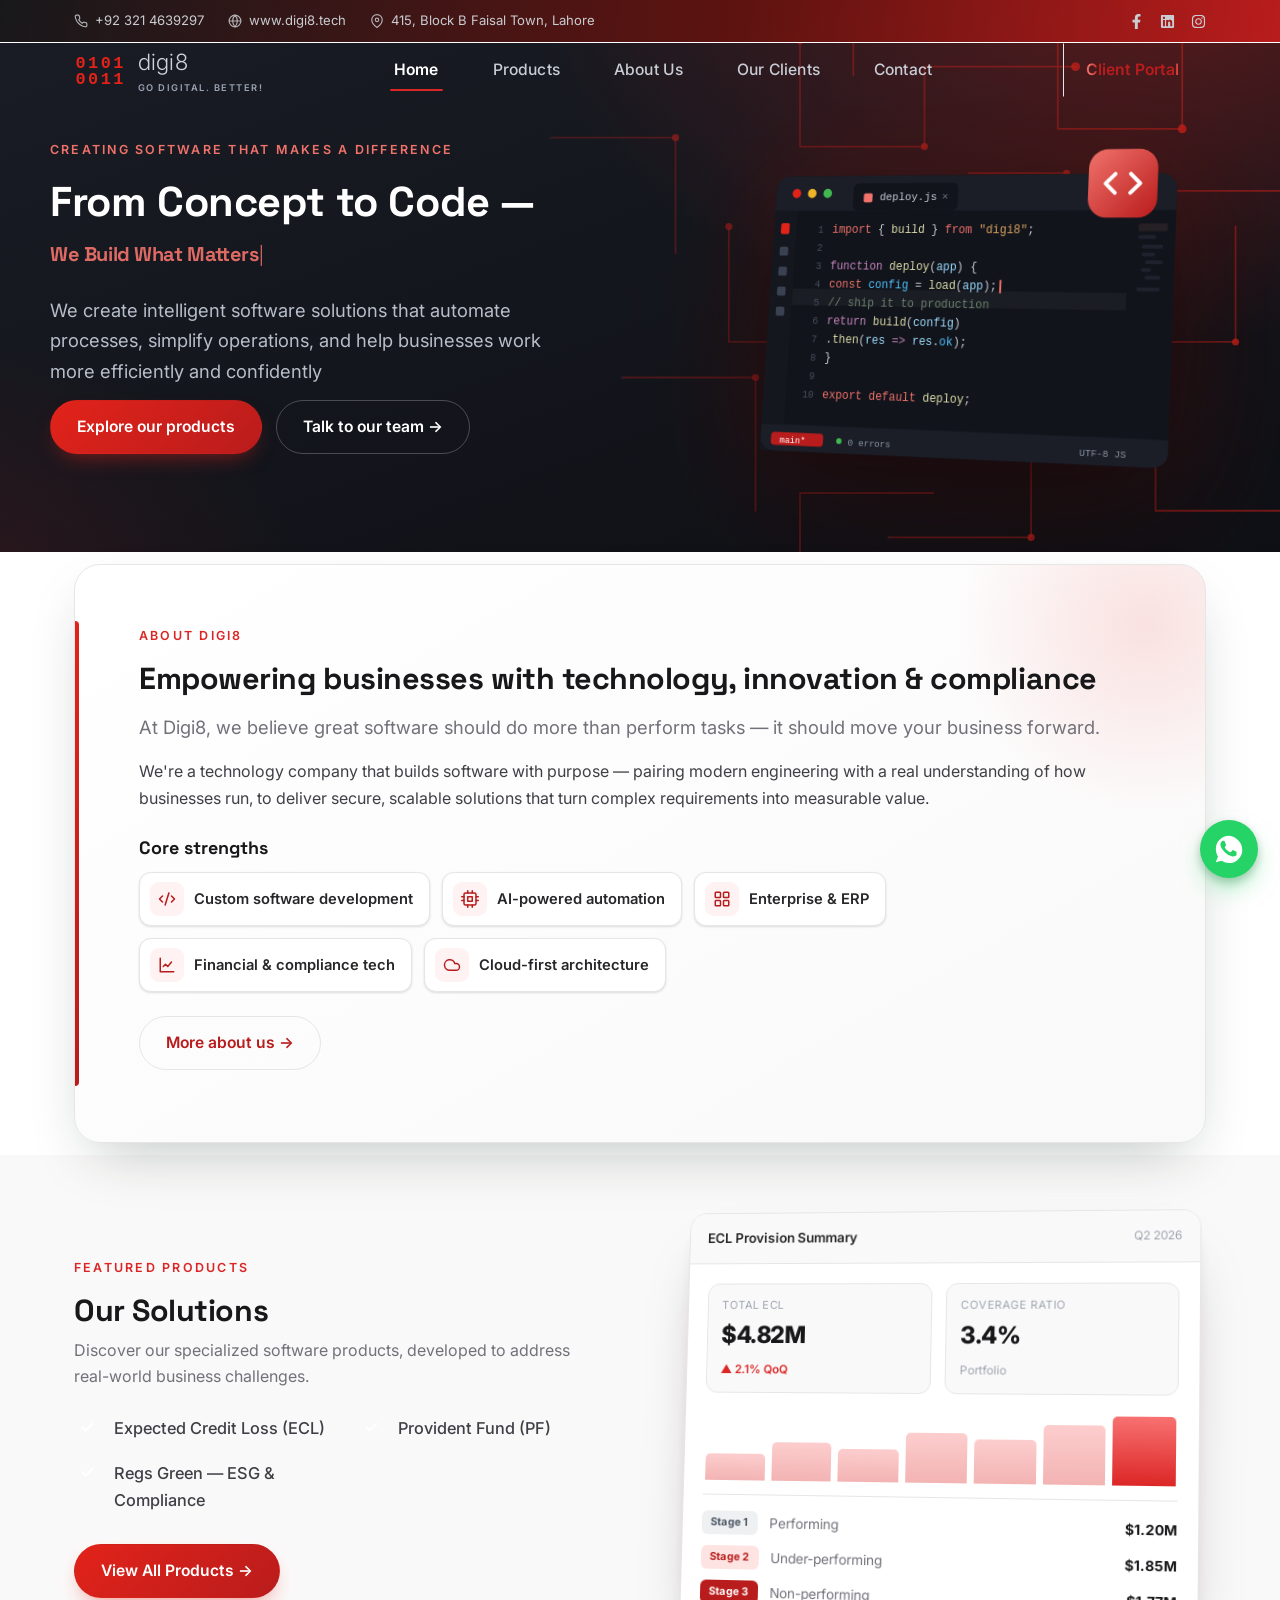
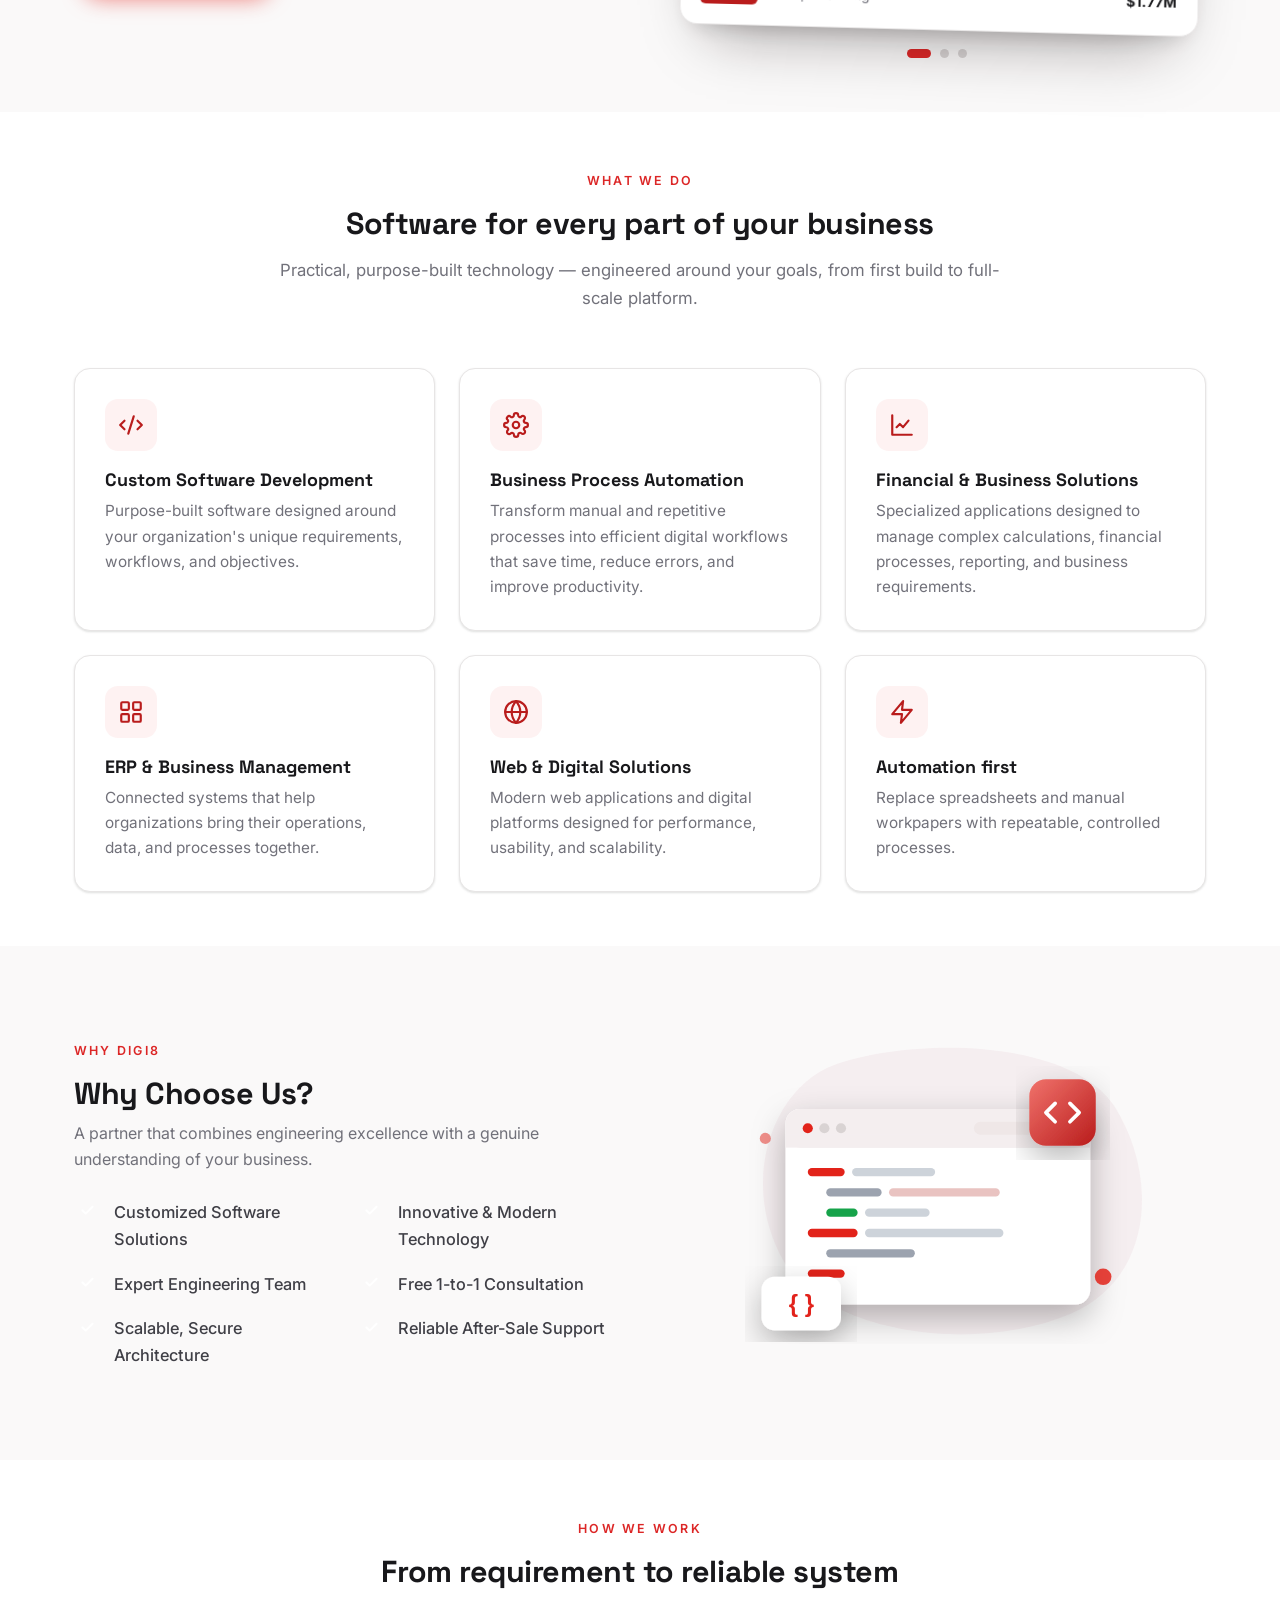
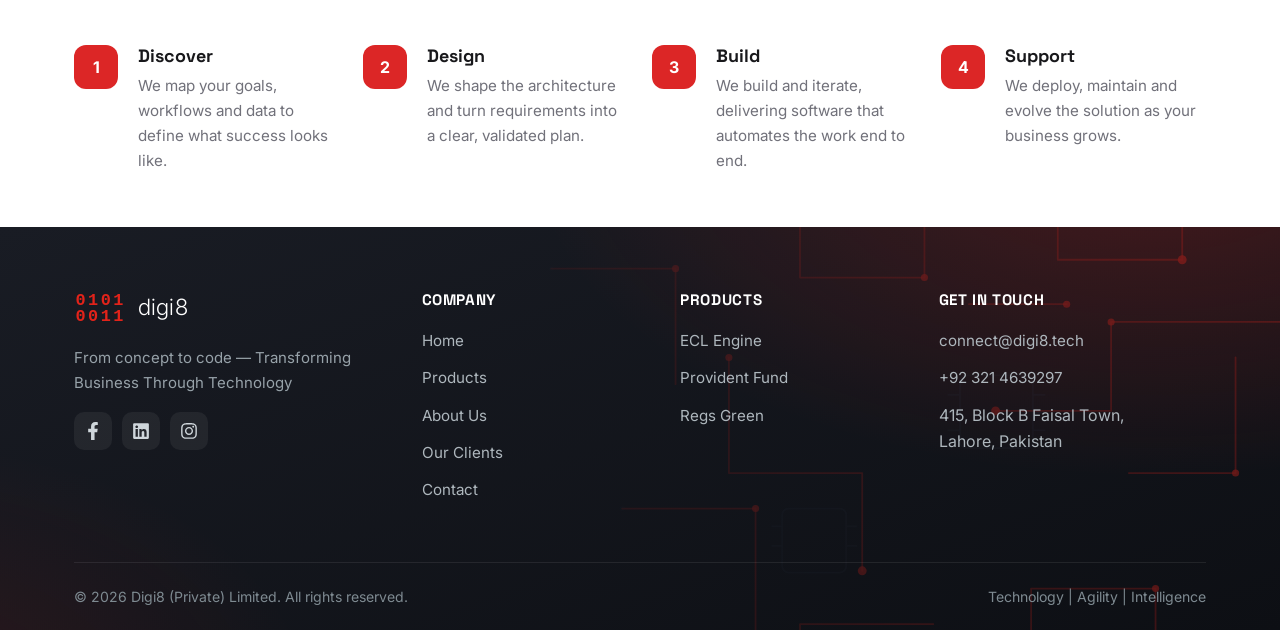
==== commit 28eedba7: "Add files via upload" ====
--- a/index.html
+++ b/index.html
@@ -1,298 +1,405 @@
-<!DOCTYPE html>
-<html lang="en">
-  <head>
-    <meta charset="UTF-8" />
-    <meta name="viewport" content="width=device-width, initial-scale=1.0" />
-    <title>AehSheen Apparels</title>
-    <meta
-      name="description"
-      content="AehSheen Apparels creates custom clothing including t-shirts, tracksuits, sweatshirts, varsity jackets, and bubble jackets."
-    />
-    <link rel="preconnect" href="https://fonts.googleapis.com" />
-    <link rel="preconnect" href="https://fonts.gstatic.com" crossorigin />
-    <link
-      href="https://fonts.googleapis.com/css2?family=Inter:wght@400;500;600;700;800&display=swap"
-      rel="stylesheet"
-    />
-    <link rel="stylesheet" href="styles.css" />
-  </head>
-  <body>
-    <nav class="navbar">
-      <a href="#home" class="brand">AehSheen Apparels</a>
-      <div class="nav-links">
-        <a href="#products">Products</a>
-        <a href="#about">About</a>
-        <a href="#contact">Contact</a>
-      </div>
-    </nav>
-
-    <header class="hero">
-      <div class="hero-content" id="home">
-        <div>
-          <p class="eyebrow">Custom clothing made with style</p>
-          <h1>Wear bold, look confident.</h1>
-          <p class="hero-text">
-            We create standout apparel for fashion lovers, teams, and everyday streetwear.
-            From premium tees to statement jackets, every piece is made to turn heads.
-          </p>
-          <a class="btn btn-primary" href="#products">Explore Collection</a>
-        </div>
-        <div class="hero-card">
-          <video
-            id="heroVideo"
-            src="assets/video.mp4"
-            autoplay
-            muted
-            loop
-            playsinline
-            poster="https://images.unsplash.com/photo-1521572267360-ee0c2909d518?auto=format&fit=crop&w=900&q=80"
-          ></video>
-          <button id="videoMuteBtn" class="video-mute" type="button" aria-label="Unmute video" aria-pressed="false">
-            <svg class="icon-muted" viewBox="0 0 24 24" width="22" height="22" aria-hidden="true"><path fill="currentColor" d="M3 9v6h4l5 5V4L7 9H3zm13.5 3a4.5 4.5 0 0 0-2.5-4.03v8.06A4.5 4.5 0 0 0 16.5 12zM19 12a7 7 0 0 1-3 5.74l1.16 1.16A8.5 8.5 0 0 0 20.5 12 8.5 8.5 0 0 0 17.16 5.1L16 6.26A7 7 0 0 1 19 12z"/><path fill="currentColor" d="M2.1 3.5 20.5 21.9l1.4-1.4L3.5 2.1z"/></svg>
-            <svg class="icon-unmuted" viewBox="0 0 24 24" width="22" height="22" aria-hidden="true"><path fill="currentColor" d="M3 9v6h4l5 5V4L7 9H3zm13.5 3a4.5 4.5 0 0 0-2.5-4.03v8.06A4.5 4.5 0 0 0 16.5 12zM14 3.23v2.06A7 7 0 0 1 14 18.7v2.06A9 9 0 0 0 14 3.23z"/></svg>
-          </button>
-        </div>
-      </div>
-    </header>
-
-    <main>
-      <section class="section products-section" id="products">
-        <div class="section-heading">
-          <p class="eyebrow">Our products</p>
-          <h2>Custom apparel for every vibe</h2>
-          <p>
-            Explore our range of premium custom clothing. Tap any product to browse the full gallery and pricing.
-          </p>
-        </div>
-
-        <div class="product-grid">
-          <button class="product-card" type="button" data-product="tshirts" aria-haspopup="dialog">
-            <div class="product-media">
-              <img src="assets/tshirts/blackStickerTshirt.jpeg" alt="T-shirts" />
-              <span class="product-tag">Bestseller</span>
-            </div>
-            <h3>T-shirts</h3>
-            <p>Soft, comfortable custom tees for daily wear and events.</p>
-            <div class="card-price">
-              <span class="price-tier"><strong>$55</strong> / pc <small>(1–16)</small></span>
-              <span class="price-tier price-bulk"><strong>$28</strong> / pc <small>(17+)</small></span>
-            </div>
-            <span class="card-cta">View gallery →</span>
-          </button>
-
-          <button class="product-card" type="button" data-product="tracksuits" aria-haspopup="dialog">
-            <div class="product-media">
-              <img src="assets/tracksuits/Crop-top fleece.jpeg" alt="Tracksuits" />
-              <span class="product-tag">Popular</span>
-            </div>
-            <h3>Tracksuits</h3>
-            <p>Clean and sporty sets that combine comfort with a polished look.</p>
-            <div class="card-price">
-              <span class="price-tier"><strong>$120</strong> / pc <small>(1–16)</small></span>
-              <span class="price-tier price-bulk"><strong>$65</strong> / pc <small>(17+)</small></span>
-            </div>
-            <span class="card-cta">View gallery →</span>
-          </button>
-
-          <button class="product-card" type="button" data-product="sweatshirts" aria-haspopup="dialog">
-            <div class="product-media">
-              <img src="assets/sweatshirts/Camouflage screen-printed.jpeg" alt="Sweatshirts" />
-            </div>
-            <h3>Sweatshirts / Hoodies</h3>
-            <p>Warm, stylish pieces for casual wear and branded outfits.</p>
-            <div class="card-price">
-              <span class="price-tier"><strong>$75</strong> / pc <small>(1–16)</small></span>
-              <span class="price-tier price-bulk"><strong>$50</strong> / pc <small>(17+)</small></span>
-            </div>
-            <span class="card-cta">View gallery →</span>
-          </button>
-
-          <button class="product-card" type="button" data-product="varsity" aria-haspopup="dialog">
-            <div class="product-media">
-              <img src="assets/varsity/goonSquadVarsity.jpeg" alt="Varsity jackets" />
-              <span class="product-tag">Premium</span>
-            </div>
-            <h3>Varsity jackets</h3>
-            <p>Classic jackets with a premium finish for bold streetwear statements.</p>
-            <span class="card-cta">View gallery →</span>
-          </button>
-
-          <button class="product-card" type="button" data-product="bubble" aria-haspopup="dialog">
-            <div class="product-media">
-              <img src="assets/bubble/Purple sublimated.jpeg" alt="Bubble jackets" />
-            </div>
-            <h3>Bubble jackets</h3>
-            <p>Lightweight and trendy outerwear ideal for cooler weather.</p>
-            <span class="card-cta">View gallery →</span>
-          </button>
-        </div>
-      </section>
-
-      <section class="section about-section" id="about">
-        <div class="about-intro">
-          <p class="eyebrow">About us</p>
-          <h2>Six years of trusted craftsmanship for clients worldwide</h2>
-          <p>
-            For over six years, AehSheen Apparels has partnered with international clients to deliver
-            custom clothing that meets the highest standards. Our experience across diverse markets has
-            given us a deep understanding of our clients' needs, allowing us to translate every requirement
-            into a finished product they are proud to wear.
-          </p>
-          <p>
-            We have successfully completed a wide range of projects for clients around the world — each
-            delivered on time and to their full satisfaction. This consistent track record reflects our
-            commitment to quality, reliability, and lasting relationships.
-          </p>
-
-          <div class="about-stats">
-            <div class="stat">
-              <span class="stat-number">6+</span>
-              <span class="stat-label">Years of experience</span>
-            </div>
-            <div class="stat">
-              <span class="stat-number">100%</span>
-              <span class="stat-label">On-time delivery</span>
-            </div>
-            <div class="stat">
-              <span class="stat-number">Global</span>
-              <span class="stat-label">Happy clients</span>
-            </div>
-          </div>
-
-          <a class="btn btn-secondary" href="#contact">Request a custom order</a>
-        </div>
-
-        <div class="about-card">
-          <h3>Why choose us?</h3>
-          <ul class="feature-list">
-            <li>
-              <span class="feature-icon" aria-hidden="true">
-                <svg viewBox="0 0 24 24" width="20" height="20"><path fill="currentColor" d="M12 2l2.4 5 5.5.8-4 3.9.95 5.5L12 15.9 7.15 17.2 8.1 11.7l-4-3.9L9.6 7z"/></svg>
-              </span>
-              <span>
-                <strong>Made to your style</strong>
-                Custom apparel tailored exactly to your design and fit.
-              </span>
-            </li>
-            <li>
-              <span class="feature-icon" aria-hidden="true">
-                <svg viewBox="0 0 24 24" width="20" height="20"><path fill="currentColor" d="M12 2l7 3v6c0 4.4-3 8.5-7 9.9C8 19.5 5 15.4 5 11V5l7-3zm-1 13l5-5-1.4-1.4L11 12.2 9.4 10.6 8 12l3 3z"/></svg>
-              </span>
-              <span>
-                <strong>Premium quality</strong>
-                Top-grade materials and precise finishing on every piece.
-              </span>
-            </li>
-            <li>
-              <span class="feature-icon" aria-hidden="true">
-                <svg viewBox="0 0 24 24" width="20" height="20"><path fill="currentColor" d="M13 2L3 14h7l-1 8 10-12h-7z"/></svg>
-              </span>
-              <span>
-                <strong>Fast, friendly support</strong>
-                Quick responses and reliable service from order to delivery.
-              </span>
-            </li>
-          </ul>
-        </div>
-      </section>
-
-      <section class="section contact-section" id="contact">
-        <div class="section-heading">
-          <p class="eyebrow">Let’s work together</p>
-          <h2>Bring your clothing idea to life</h2>
-          <p>Share your preferred style, colors, or design and we will help you create something amazing.</p>
-        </div>
-
-        <div class="contact-box">
-          <h3 class="contact-title">Contact details</h3>
-
-          <a class="contact-row" href="mailto:aehsheen.14@gmail.com">
-            <span class="contact-icon" aria-hidden="true">
-              <svg viewBox="0 0 24 24" width="22" height="22"><path fill="currentColor" d="M4 4h16a2 2 0 0 1 2 2v12a2 2 0 0 1-2 2H4a2 2 0 0 1-2-2V6a2 2 0 0 1 2-2zm0 2v.4l8 5 8-5V6H4zm16 2.7-7.47 4.67a1 1 0 0 1-1.06 0L4 8.7V18h16V8.7z"/></svg>
-            </span>
-            <span class="contact-detail">
-              <span class="contact-label">Email</span>
-              <span class="contact-value">aehsheen.14@gmail.com</span>
-            </span>
-          </a>
-
-          <a class="contact-row" href="tel:+923164741410">
-            <span class="contact-icon" aria-hidden="true">
-              <svg viewBox="0 0 24 24" width="22" height="22"><path fill="currentColor" d="M6.6 10.8a15.5 15.5 0 0 0 6.6 6.6l2.2-2.2a1 1 0 0 1 1-.24 11.4 11.4 0 0 0 3.6.58 1 1 0 0 1 1 1V20a1 1 0 0 1-1 1A17 17 0 0 1 3 4a1 1 0 0 1 1-1h3.5a1 1 0 0 1 1 1c0 1.25.2 2.46.58 3.6a1 1 0 0 1-.25 1l-2.23 2.2z"/></svg>
-            </span>
-            <span class="contact-detail">
-              <span class="contact-label">Phone</span>
-              <span class="contact-value">+92-316-4741410</span>
-            </span>
-          </a>
-
-          <a class="contact-row" href="https://wa.me/923164741410" target="_blank" rel="noopener">
-            <span class="contact-icon contact-icon-whatsapp" aria-hidden="true">
-              <svg viewBox="0 0 32 32" width="22" height="22"><path fill="currentColor" d="M16.04 3.2c-7.1 0-12.86 5.76-12.86 12.86 0 2.27.6 4.48 1.73 6.43L3.2 28.8l6.5-1.7a12.8 12.8 0 0 0 6.33 1.62h.01c7.1 0 12.86-5.76 12.86-12.86S23.14 3.2 16.04 3.2zm5.88 14.68c-.32-.16-1.9-.94-2.2-1.05-.3-.11-.51-.16-.73.16-.21.32-.83 1.05-1.02 1.26-.19.22-.38.24-.7.08-.32-.16-1.36-.5-2.59-1.6-.96-.85-1.6-1.9-1.79-2.22-.19-.32-.02-.5.14-.66.14-.14.32-.38.48-.56.16-.19.21-.32.32-.54.11-.21.05-.4-.03-.56-.08-.16-.73-1.76-1-2.4-.26-.63-.53-.55-.73-.56l-.62-.01c-.21 0-.56.08-.86.4-.3.32-1.13 1.1-1.13 2.69s1.16 3.12 1.32 3.34c.16.21 2.28 3.48 5.52 4.88.77.33 1.37.53 1.84.68.77.25 1.48.21 2.03.13.62-.09 1.9-.78 2.17-1.53.27-.75.27-1.4.19-1.53-.08-.13-.29-.21-.61-.37z"/></svg>
-            </span>
-            <span class="contact-detail">
-              <span class="contact-label">WhatsApp</span>
-              <span class="contact-value">+92-316-4741410</span>
-            </span>
-          </a>
-
-          <div class="contact-row contact-row-static">
-            <span class="contact-icon" aria-hidden="true">
-              <svg viewBox="0 0 24 24" width="22" height="22"><path fill="currentColor" d="M12 2a7 7 0 0 0-7 7c0 4.5 7 13 7 13s7-8.5 7-13a7 7 0 0 0-7-7zm0 9.5A2.5 2.5 0 1 1 12 6.5a2.5 2.5 0 0 1 0 5z"/></svg>
-            </span>
-            <span class="contact-detail">
-              <span class="contact-label">Location</span>
-              <span class="contact-value">Lahore / Sialkot, Pakistan</span>
-            </span>
-          </div>
-        </div>
-      </section>
-    </main>
-
-    <footer>
-      <p>© 2020 AehSheen Apparels. All rights reserved.</p>
-    </footer>
-
-    <a
-      class="whatsapp-float"
-      href="https://wa.me/923164741410?text=Hi%20AehSheen%20Apparels%2C%20I%27d%20like%20to%20place%20a%20custom%20order."
-      target="_blank"
-      rel="noopener"
-      aria-label="Chat with us on WhatsApp"
-    >
-      <svg viewBox="0 0 32 32" width="30" height="30" aria-hidden="true" focusable="false">
-        <path
-          fill="currentColor"
-          d="M16.04 3.2c-7.1 0-12.86 5.76-12.86 12.86 0 2.27.6 4.48 1.73 6.43L3.2 28.8l6.5-1.7a12.8 12.8 0 0 0 6.33 1.62h.01c7.1 0 12.86-5.76 12.86-12.86S23.14 3.2 16.04 3.2zm0 23.5h-.01a10.6 10.6 0 0 1-5.4-1.48l-.39-.23-3.86 1.01 1.03-3.76-.25-.4a10.63 10.63 0 0 1-1.63-5.68c0-5.9 4.8-10.7 10.71-10.7 2.86 0 5.55 1.12 7.57 3.14a10.6 10.6 0 0 1 3.13 7.57c0 5.9-4.8 10.71-10.7 10.71zm5.88-8.02c-.32-.16-1.9-.94-2.2-1.05-.3-.11-.51-.16-.73.16-.21.32-.83 1.05-1.02 1.26-.19.22-.38.24-.7.08-.32-.16-1.36-.5-2.59-1.6-.96-.85-1.6-1.9-1.79-2.22-.19-.32-.02-.5.14-.66.14-.14.32-.38.48-.56.16-.19.21-.32.32-.54.11-.21.05-.4-.03-.56-.08-.16-.73-1.76-1-2.4-.26-.63-.53-.55-.73-.56l-.62-.01c-.21 0-.56.08-.86.4-.3.32-1.13 1.1-1.13 2.69s1.16 3.12 1.32 3.34c.16.21 2.28 3.48 5.52 4.88.77.33 1.37.53 1.84.68.77.25 1.48.21 2.03.13.62-.09 1.9-.78 2.17-1.53.27-.75.27-1.4.19-1.53-.08-.13-.29-.21-.61-.37z"
-        />
-      </svg>
-      <span class="whatsapp-label">Chat with us</span>
-    </a>
-
-    <div class="product-modal" id="productModal" aria-hidden="true" role="dialog" aria-modal="true" aria-labelledby="modalTitle">
-      <div class="modal-panel">
-        <div class="modal-header">
-          <div>
-            <p class="eyebrow" id="modalEyebrow">Gallery</p>
-            <h3 id="modalTitle"></h3>
-          </div>
-          <button class="modal-close" type="button" aria-label="Close gallery">×</button>
-        </div>
-        <p class="modal-desc" id="modalDesc"></p>
-        <div class="modal-gallery" id="modalGallery"></div>
-      </div>
-    </div>
-
-    <div class="lightbox" id="lightbox" aria-hidden="true" role="dialog" aria-modal="true" aria-label="Image viewer">
-      <button class="lightbox-close" type="button" aria-label="Close image">×</button>
-      <button class="lightbox-nav lightbox-prev" type="button" aria-label="Previous image">‹</button>
-      <figure class="lightbox-figure">
-        <img class="lightbox-image" id="lightboxImage" src="" alt="" />
-        <figcaption class="lightbox-caption" id="lightboxCaption"></figcaption>
-      </figure>
-      <button class="lightbox-nav lightbox-next" type="button" aria-label="Next image">›</button>
-    </div>
-
-    <script src="script.js"></script>
-  </body>
-</html>
+﻿<!doctype html>
+<html lang="en">
+<head>
+  <meta charset="UTF-8" />
+  <link rel="icon" type="image/svg+xml" href="/assets/img/favicon.svg" />
+  <meta name="viewport" content="width=device-width, initial-scale=1" />
+  <title>Digi8 — Your Technology Transformation Partner</title>
+  <meta name="description" content="Digi8 is a technology company building intelligent software — Expected Credit Loss (ECL), Provident Fund management and Regs Green ESG, plus custom software, business automation and ERP solutions. Technology | Agility | Intelligence." />
+  <link rel="preconnect" href="https://fonts.googleapis.com" />
+  <link rel="preconnect" href="https://fonts.gstatic.com" crossorigin />
+  <link rel="stylesheet" href="https://fonts.googleapis.com/css2?family=Inter:wght@300;400;500;600;700&family=Space+Grotesk:wght@500;600;700&display=swap" />
+  <link rel="stylesheet" href="/assets/css/styles.css?v=92" />
+</head>
+<body class="home">
+
+  <!-- Header -->
+  <div class="topbar">
+    <div class="container topbar__inner">
+      <div class="topbar__left">
+        <a class="topbar__phone" href="tel:+923214639297"><svg viewBox="0 0 24 24" fill="none" stroke="currentColor" stroke-width="2" stroke-linecap="round" stroke-linejoin="round"><path d="M22 16.92v3a2 2 0 0 1-2.18 2 19.79 19.79 0 0 1-8.63-3.07 19.5 19.5 0 0 1-6-6 19.79 19.79 0 0 1-3.07-8.63A2 2 0 0 1 4.11 2h3a2 2 0 0 1 2 1.72c.13.96.36 1.9.7 2.81a2 2 0 0 1-.45 2.11L8.09 9.91a16 16 0 0 0 6 6l1.27-1.27a2 2 0 0 1 2.11-.45c.91.34 1.85.57 2.81.7A2 2 0 0 1 22 16.92z"/></svg>+92 321 4639297</a>
+        <a class="topbar__site" href="https://digi8.tech" target="_blank" rel="noopener"><svg viewBox="0 0 24 24" fill="none" stroke="currentColor" stroke-width="2" stroke-linecap="round" stroke-linejoin="round"><circle cx="12" cy="12" r="10"/><path d="M2 12h20"/><path d="M12 2a15.3 15.3 0 0 1 4 10 15.3 15.3 0 0 1-4 10 15.3 15.3 0 0 1-4-10 15.3 15.3 0 0 1 4-10z"/></svg>www.digi8.tech</a>
+        <span class="topbar__addr"><svg viewBox="0 0 24 24" fill="none" stroke="currentColor" stroke-width="2" stroke-linecap="round" stroke-linejoin="round"><path d="M21 10c0 7-9 13-9 13s-9-6-9-13a9 9 0 0 1 18 0z"/><circle cx="12" cy="10" r="3"/></svg>415, Block B Faisal Town, Lahore</span>
+      </div>
+      <div class="topbar__social">
+        <a href="https://www.facebook.com/p/Digi8-61577698963574/" target="_blank" rel="noopener" aria-label="Facebook"><svg viewBox="0 0 320 512" fill="currentColor"><path d="M279.14 288l14.22-92.66h-88.91v-60.13c0-25.35 12.42-50.06 52.24-50.06h40.42V6.26S260.43 0 225.36 0c-73.22 0-121.08 44.38-121.08 124.72v70.62H22.89V288h81.39v224h100.17V288z"/></svg></a>
+        <a href="https://pk.linkedin.com/company/digi8-private-limited" target="_blank" rel="noopener" aria-label="LinkedIn"><svg viewBox="0 0 448 512" fill="currentColor"><path d="M416 32H31.9C14.3 32 0 46.5 0 64.3v383.4C0 465.5 14.3 480 31.9 480H416c17.6 0 32-14.5 32-32.3V64.3c0-17.8-14.4-32.3-32-32.3zM135.4 416H69V202.2h66.5V416zm-33.2-243c-21.3 0-38.5-17.3-38.5-38.5S80.9 96 102.2 96c21.2 0 38.5 17.3 38.5 38.5 0 21.3-17.2 38.5-38.5 38.5zm282.1 243h-66.4V312c0-24.8-.5-56.7-34.5-56.7-34.6 0-39.9 27-39.9 54.9V416h-66.4V202.2h63.7v29.2h.9c8.9-16.8 30.6-34.5 62.9-34.5 67.2 0 79.7 44.3 79.7 101.9V416z"/></svg></a>
+        <a href="https://www.instagram.com/digi8.tech" target="_blank" rel="noopener" aria-label="Instagram"><svg viewBox="0 0 448 512" fill="currentColor"><path d="M224.1 141c-63.6 0-114.9 51.3-114.9 114.9s51.3 114.9 114.9 114.9S339 319.5 339 255.9 287.7 141 224.1 141zm0 189.6c-41.1 0-74.7-33.5-74.7-74.7s33.5-74.7 74.7-74.7 74.7 33.5 74.7 74.7-33.6 74.7-74.7 74.7zm146.4-194.3c0 14.9-12 26.8-26.8 26.8-14.9 0-26.8-12-26.8-26.8s12-26.8 26.8-26.8 26.8 12 26.8 26.8zm76.1 27.2c-1.7-35.9-9.9-67.7-36.2-93.9-26.2-26.2-58-34.4-93.9-36.2-37-2.1-147.9-2.1-184.9 0-35.8 1.7-67.6 9.9-93.9 36.1s-34.4 58-36.2 93.9c-2.1 37-2.1 147.9 0 184.9 1.7 35.9 9.9 67.7 36.2 93.9s58 34.4 93.9 36.2c37 2.1 147.9 2.1 184.9 0 35.9-1.7 67.7-9.9 93.9-36.2 26.2-26.2 34.4-58 36.2-93.9 2.1-37 2.1-147.8 0-184.8zM398.8 388c-7.8 19.6-22.9 34.7-42.6 42.6-29.5 11.7-99.5 9-132.1 9s-102.7 2.6-132.1-9c-19.6-7.8-34.7-22.9-42.6-42.6-11.7-29.5-9-99.5-9-132.1s-2.6-102.7 9-132.1c7.8-19.6 22.9-34.7 42.6-42.6 29.5-11.7 99.5-9 132.1-9s102.7-2.6 132.1 9c19.6 7.8 34.7 22.9 42.6 42.6 11.7 29.5 9 99.5 9 132.1s2.7 102.7-9 132.1z"/></svg></a>
+      </div>
+    </div>
+  </div>
+  <header class="site-header">
+    <div class="container site-header__inner">
+      <a class="brand" href="/index.html" aria-label="Digi8 home">
+        <img class="brand__mark" src="/assets/img/digi8-binary.svg" alt="" width="66" height="40" />
+        <span class="brand__name"><span class="brand-shine">digi8</span><small>Go Digital. Better!</small></span>
+      </a>
+
+      <nav class="nav" id="primary-nav" aria-label="Primary">
+        <a href="/index.html" class="is-active" aria-current="page">Home</a>
+        <a href="/products/index.html">Products</a>
+        <a href="/about/index.html">About Us</a>
+        <a href="/clients/index.html">Our Clients</a>
+        <a href="/contact/index.html">Contact</a>
+      </nav>
+
+      <div class="header-cta">
+        <a class="btn btn-primary btn-portal" href="/odoo/#odoo-form-section"><span class="btn-shine">Client Portal</span></a>
+        <button class="nav-toggle" type="button" aria-controls="primary-nav" aria-expanded="false" aria-label="Toggle menu">
+          <span></span>
+        </button>
+      </div>
+    </div>
+  </header>
+
+  <!-- Hero -->
+  <section class="hero">
+    <div class="container hero__grid">
+      <div class="hero__copy">
+        <span class="eyebrow">Creating Software That Makes a Difference</span>
+        <h1>From Concept to Code — <br/><span class="typed-wrap"><em class="typed-text" data-text="We Build What Matters"></em><span class="type-caret" aria-hidden="true">|</span></span></h1>
+        <p class="hero__lead">We create intelligent software solutions that automate processes, simplify operations, and help businesses work more efficiently and confidently</p>
+        <div class="hero__actions">
+          <a class="btn btn-primary" href="/products/index.html">Explore our products</a>
+          <a class="btn btn-ghost" href="/contact/index.html">Talk to our team →</a>
+        </div>
+      </div>
+
+      <div class="hero__visual" aria-hidden="true">
+        <div class="hero__float">
+          <img class="hero__laptop-img" src="/assets/img/hero-opt-code.svg?v=2" alt="Code editor" />
+        </div>
+      </div>
+    </div>
+  </section>
+
+  <!-- About intro -->
+  <section class="section section--flush">
+    <div class="container">
+      <div class="about-card reveal">
+        <span class="eyebrow">About Digi8</span>
+        <h2>Empowering businesses with technology, innovation &amp; compliance</h2>
+        <p class="lead">At Digi8, we believe great software should do more than perform tasks — it should move your business forward.</p>
+        <p>We're a technology company that builds software with purpose — pairing modern engineering with a real understanding of how businesses run, to deliver secure, scalable solutions that turn complex requirements into measurable value.</p>
+        <h3 style="margin:26px 0 8px">Core strengths</h3>
+        <div class="strength-chips">
+          <span class="strength-chip"><span class="ic"><svg viewBox="0 0 24 24" fill="none" stroke="currentColor" stroke-width="2" stroke-linecap="round" stroke-linejoin="round"><path d="m18 16 4-4-4-4"/><path d="m6 8-4 4 4 4"/><path d="m14.5 4-5 16"/></svg></span>Custom software development</span>
+          <span class="strength-chip"><span class="ic"><svg viewBox="0 0 24 24" fill="none" stroke="currentColor" stroke-width="2" stroke-linecap="round" stroke-linejoin="round"><rect x="4" y="4" width="16" height="16" rx="2"/><rect x="9" y="9" width="6" height="6"/><path d="M9 1v3M15 1v3M9 20v3M15 20v3M20 9h3M20 14h3M1 9h3M1 14h3"/></svg></span>AI-powered automation</span>
+          <span class="strength-chip"><span class="ic"><svg viewBox="0 0 24 24" fill="none" stroke="currentColor" stroke-width="2" stroke-linecap="round" stroke-linejoin="round"><rect x="3" y="3" width="7" height="7" rx="1"/><rect x="14" y="3" width="7" height="7" rx="1"/><rect x="14" y="14" width="7" height="7" rx="1"/><rect x="3" y="14" width="7" height="7" rx="1"/></svg></span>Enterprise &amp; ERP</span>
+          <span class="strength-chip"><span class="ic"><svg viewBox="0 0 24 24" fill="none" stroke="currentColor" stroke-width="2" stroke-linecap="round" stroke-linejoin="round"><path d="M3 3v18h18"/><path d="M7 14l3-3 3 3 5-6"/></svg></span>Financial &amp; compliance tech</span>
+          <span class="strength-chip"><span class="ic"><svg viewBox="0 0 24 24" fill="none" stroke="currentColor" stroke-width="2" stroke-linecap="round" stroke-linejoin="round"><path d="M17.5 19H9a7 7 0 1 1 6.71-9h1.79a4.5 4.5 0 1 1 0 9Z"/></svg></span>Cloud-first architecture</span>
+        </div>
+        <p style="margin-top:24px"><a class="btn btn-ghost" href="/about/index.html">More about us →</a></p>
+      </div>
+    </div>
+  </section>
+
+  <!-- Products overview -->
+  <section class="section section--soft">
+    <div class="container split">
+      <div class="reveal">
+        <span class="eyebrow">Featured Products</span>
+        <h2 class="why-choose__title">Our Solutions</h2>
+        <p style="color:var(--ink-500); max-width:520px;">Discover our specialized software products, developed to address real-world business challenges.</p>
+        <ul class="why-list">
+          <li>Expected Credit Loss (ECL)</li>
+          <li>Provident Fund (PF)</li>
+          <li>Regs Green — ESG &amp; Compliance</li>
+        </ul>
+        <p style="margin-top:30px"><a class="btn btn-primary" href="/products/index.html">View All Products →</a></p>
+      </div>
+      <div class="reveal">
+        <div class="hero__panel-wrap featured-showcase">
+        <div class="hero__panel" aria-hidden="true">
+          <div class="ui-card">
+            <div class="ui-card__bar">
+              <b>ECL Provision Summary</b>
+              <em>Q2 2026</em>
+            </div>
+            <div class="ui-card__body">
+              <div class="ui-kpis">
+                <div class="ui-kpi"><small>Total ECL</small><strong>$4.82M</strong><span class="delta">▲ 2.1% QoQ</span></div>
+                <div class="ui-kpi"><small>Coverage ratio</small><strong>3.4%</strong><span class="muted">Portfolio</span></div>
+              </div>
+              <div class="ui-chart">
+                <i style="height:38%"></i><i style="height:55%"></i><i style="height:47%"></i>
+                <i style="height:70%"></i><i style="height:62%"></i><i style="height:84%"></i>
+                <i class="hi" style="height:96%"></i>
+              </div>
+              <div class="ui-rows">
+                <div class="ui-row"><span class="tag s1">Stage 1</span><i>Performing</i><b>$1.20M</b></div>
+                <div class="ui-row"><span class="tag s2">Stage 2</span><i>Under-performing</i><b>$1.85M</b></div>
+                <div class="ui-row"><span class="tag s3">Stage 3</span><i>Non-performing</i><b>$1.77M</b></div>
+              </div>
+            </div>
+          </div>
+        </div>
+        <div class="hero__dots" role="tablist" aria-label="Choose product"></div>
+        </div>
+      </div>
+    </div>
+  </section>
+
+  <!-- Why choose -->
+  <section class="section">
+    <div class="container">
+      <div class="section-head reveal">
+        <span class="eyebrow">What We Do</span>
+        <h2>Software for every part of your business</h2>
+        <p>Practical, purpose-built technology — engineered around your goals, from first build to full-scale platform.</p>
+      </div>
+
+      <div class="grid grid-3">
+        <div class="card reveal">
+          <div class="card__icon">
+            <svg viewBox="0 0 24 24" fill="none" stroke="currentColor" stroke-width="2" stroke-linecap="round" stroke-linejoin="round"><path d="m18 16 4-4-4-4"/><path d="m6 8-4 4 4 4"/><path d="m14.5 4-5 16"/></svg>
+          </div>
+          <h3>Custom Software Development</h3>
+          <p>Purpose-built software designed around your organization's unique requirements, workflows, and objectives.</p>
+        </div>
+        <div class="card reveal">
+          <div class="card__icon">
+            <svg viewBox="0 0 24 24" fill="none" stroke="currentColor" stroke-width="2" stroke-linecap="round" stroke-linejoin="round"><circle cx="12" cy="12" r="3"/><path d="M19.4 15a1.65 1.65 0 0 0 .33 1.82l.06.06a2 2 0 1 1-2.83 2.83l-.06-.06a1.65 1.65 0 0 0-1.82-.33 1.65 1.65 0 0 0-1 1.51V21a2 2 0 0 1-4 0v-.09A1.65 1.65 0 0 0 9 19.4a1.65 1.65 0 0 0-1.82.33l-.06.06a2 2 0 1 1-2.83-2.83l.06-.06a1.65 1.65 0 0 0 .33-1.82 1.65 1.65 0 0 0-1.51-1H3a2 2 0 0 1 0-4h.09A1.65 1.65 0 0 0 4.6 9a1.65 1.65 0 0 0-.33-1.82l-.06-.06a2 2 0 1 1 2.83-2.83l.06.06a1.65 1.65 0 0 0 1.82.33H9a1.65 1.65 0 0 0 1-1.51V3a2 2 0 0 1 4 0v.09a1.65 1.65 0 0 0 1 1.51 1.65 1.65 0 0 0 1.82-.33l.06-.06a2 2 0 1 1 2.83 2.83l-.06.06a1.65 1.65 0 0 0-.33 1.82V9a1.65 1.65 0 0 0 1.51 1H21a2 2 0 0 1 0 4h-.09a1.65 1.65 0 0 0-1.51 1z"/></svg>
+          </div>
+          <h3>Business Process Automation</h3>
+          <p>Transform manual and repetitive processes into efficient digital workflows that save time, reduce errors, and improve productivity.</p>
+        </div>
+        <div class="card reveal">
+          <div class="card__icon">
+            <svg viewBox="0 0 24 24" fill="none" stroke="currentColor" stroke-width="2" stroke-linecap="round" stroke-linejoin="round"><path d="M3 3v18h18"/><path d="M7 14l3-3 3 3 5-6"/></svg>
+          </div>
+          <h3>Financial &amp; Business Solutions</h3>
+          <p>Specialized applications designed to manage complex calculations, financial processes, reporting, and business requirements.</p>
+        </div>
+        <div class="card reveal">
+          <div class="card__icon">
+            <svg viewBox="0 0 24 24" fill="none" stroke="currentColor" stroke-width="2" stroke-linecap="round" stroke-linejoin="round"><rect x="3" y="3" width="7" height="7" rx="1"/><rect x="14" y="3" width="7" height="7" rx="1"/><rect x="14" y="14" width="7" height="7" rx="1"/><rect x="3" y="14" width="7" height="7" rx="1"/></svg>
+          </div>
+          <h3>ERP &amp; Business Management</h3>
+          <p>Connected systems that help organizations bring their operations, data, and processes together.</p>
+        </div>
+        <div class="card reveal">
+          <div class="card__icon">
+            <svg viewBox="0 0 24 24" fill="none" stroke="currentColor" stroke-width="2" stroke-linecap="round" stroke-linejoin="round"><circle cx="12" cy="12" r="10"/><path d="M2 12h20"/><path d="M12 2a15.3 15.3 0 0 1 4 10 15.3 15.3 0 0 1-4 10 15.3 15.3 0 0 1-4-10 15.3 15.3 0 0 1 4-10z"/></svg>
+          </div>
+          <h3>Web &amp; Digital Solutions</h3>
+          <p>Modern web applications and digital platforms designed for performance, usability, and scalability.</p>
+        </div>
+        <div class="card reveal">
+          <div class="card__icon">
+            <svg viewBox="0 0 24 24" fill="none" stroke="currentColor" stroke-width="2" stroke-linecap="round" stroke-linejoin="round"><path d="M13 2 3 14h9l-1 8 10-12h-9l1-8z"/></svg>
+          </div>
+          <h3>Automation first</h3>
+          <p>Replace spreadsheets and manual workpapers with repeatable, controlled processes.</p>
+        </div>
+      </div>
+    </div>
+  </section>
+
+  <!-- Why choose us -->
+  <section class="section section--soft">
+    <div class="container split">
+      <div class="reveal">
+        <span class="eyebrow">Why Digi8</span>
+        <h2 class="why-choose__title">Why Choose Us?</h2>
+        <p style="color:var(--ink-500); max-width:520px;">A partner that combines engineering excellence with a genuine understanding of your business.</p>
+        <ul class="why-list">
+          <li>Customized Software Solutions</li>
+          <li>Innovative &amp; Modern Technology</li>
+          <li>Expert Engineering Team</li>
+          <li>Free 1-to-1 Consultation</li>
+          <li>Scalable, Secure Architecture</li>
+          <li>Reliable After-Sale Support</li>
+        </ul>
+      </div>
+      <div class="reveal">
+        <img class="why-choose__img" src="/assets/img/why-dev.svg" alt="" loading="lazy" />
+      </div>
+    </div>
+  </section>
+
+  <!-- Process -->
+  <section class="section">
+    <div class="container">
+      <div class="section-head reveal">
+        <span class="eyebrow">How we work</span>
+        <h2>From requirement to reliable system</h2>
+      </div>
+      <div class="grid grid-4 steps">
+        <div class="step reveal"><h3>Discover</h3><p>We map your goals, workflows and data to define what success looks like.</p></div>
+        <div class="step reveal"><h3>Design</h3><p>We shape the architecture and turn requirements into a clear, validated plan.</p></div>
+        <div class="step reveal"><h3>Build</h3><p>We build and iterate, delivering software that automates the work end to end.</p></div>
+        <div class="step reveal"><h3>Support</h3><p>We deploy, maintain and evolve the solution as your business grows.</p></div>
+      </div>
+    </div>
+  </section>
+
+
+  <!-- Footer -->
+  <footer class="site-footer">
+    <div class="container">
+      <div class="footer-grid">
+        <div>
+          <a class="brand" href="/index.html"><img class="brand__mark" src="/assets/img/digi8-binary.svg" alt="" width="66" height="40" /><span class="brand__name">digi8</span></a>
+          <p style="margin-top:16px">From concept to code — Transforming Business Through Technology</p>
+          <div class="footer-social">
+            <a href="https://www.facebook.com/p/Digi8-61577698963574/" target="_blank" rel="noopener" aria-label="Facebook"><svg width="18" height="18" viewBox="0 0 320 512" fill="currentColor"><path d="M279.14 288l14.22-92.66h-88.91v-60.13c0-25.35 12.42-50.06 52.24-50.06h40.42V6.26S260.43 0 225.36 0c-73.22 0-121.08 44.38-121.08 124.72v70.62H22.89V288h81.39v224h100.17V288z"/></svg></a>
+            <a href="https://pk.linkedin.com/company/digi8-private-limited" target="_blank" rel="noopener" aria-label="LinkedIn"><svg width="18" height="18" viewBox="0 0 448 512" fill="currentColor"><path d="M416 32H31.9C14.3 32 0 46.5 0 64.3v383.4C0 465.5 14.3 480 31.9 480H416c17.6 0 32-14.5 32-32.3V64.3c0-17.8-14.4-32.3-32-32.3zM135.4 416H69V202.2h66.5V416zm-33.2-243c-21.3 0-38.5-17.3-38.5-38.5S80.9 96 102.2 96c21.2 0 38.5 17.3 38.5 38.5 0 21.3-17.2 38.5-38.5 38.5zm282.1 243h-66.4V312c0-24.8-.5-56.7-34.5-56.7-34.6 0-39.9 27-39.9 54.9V416h-66.4V202.2h63.7v29.2h.9c8.9-16.8 30.6-34.5 62.9-34.5 67.2 0 79.7 44.3 79.7 101.9V416z"/></svg></a>
+            <a href="https://www.instagram.com/digi8.tech" target="_blank" rel="noopener" aria-label="Instagram"><svg width="18" height="18" viewBox="0 0 448 512" fill="currentColor"><path d="M224.1 141c-63.6 0-114.9 51.3-114.9 114.9s51.3 114.9 114.9 114.9S339 319.5 339 255.9 287.7 141 224.1 141zm0 189.6c-41.1 0-74.7-33.5-74.7-74.7s33.5-74.7 74.7-74.7 74.7 33.5 74.7 74.7-33.6 74.7-74.7 74.7zm146.4-194.3c0 14.9-12 26.8-26.8 26.8-14.9 0-26.8-12-26.8-26.8s12-26.8 26.8-26.8 26.8 12 26.8 26.8zm76.1 27.2c-1.7-35.9-9.9-67.7-36.2-93.9-26.2-26.2-58-34.4-93.9-36.2-37-2.1-147.9-2.1-184.9 0-35.8 1.7-67.6 9.9-93.9 36.1s-34.4 58-36.2 93.9c-2.1 37-2.1 147.9 0 184.9 1.7 35.9 9.9 67.7 36.2 93.9s58 34.4 93.9 36.2c37 2.1 147.9 2.1 184.9 0 35.9-1.7 67.7-9.9 93.9-36.2 26.2-26.2 34.4-58 36.2-93.9 2.1-37 2.1-147.8 0-184.8zM398.8 388c-7.8 19.6-22.9 34.7-42.6 42.6-29.5 11.7-99.5 9-132.1 9s-102.7 2.6-132.1-9c-19.6-7.8-34.7-22.9-42.6-42.6-11.7-29.5-9-99.5-9-132.1s-2.6-102.7 9-132.1c7.8-19.6 22.9-34.7 42.6-42.6 29.5-11.7 99.5-9 132.1-9s102.7-2.6 132.1 9c19.6 7.8 34.7 22.9 42.6 42.6 11.7 29.5 9 99.5 9 132.1s2.7 102.7-9 132.1z"/></svg></a>
+          </div>
+        </div>
+
+        <div class="footer-col">
+          <h4>Company</h4>
+          <ul>
+            <li><a href="/index.html">Home</a></li>
+            <li><a href="/products/index.html">Products</a></li>
+            <li><a href="/about/index.html">About Us</a></li>
+            <li><a href="/clients/index.html">Our Clients</a></li>
+            <li><a href="/contact/index.html">Contact</a></li>
+          </ul>
+        </div>
+
+        <div class="footer-col">
+          <h4>Products</h4>
+          <ul>
+            <li><a href="/products/index.html#ecl">ECL Engine</a></li>
+            <li><a href="/products/pf/index.html">Provident Fund</a></li>
+            <li><a href="https://www.regs.green" target="_blank" rel="noopener">Regs Green</a></li>
+          </ul>
+        </div>
+
+        <div class="footer-col">
+          <h4>Get in touch</h4>
+          <ul>
+            <li><a href="mailto:connect@digi8.tech">connect@digi8.tech</a></li>
+            <li><a href="https://wa.me/923214639297" target="_blank" rel="noopener">+92 321 4639297</a></li>
+            <li>415, Block B Faisal Town,<br>Lahore, Pakistan</li>
+          </ul>
+        </div>
+      </div>
+
+      <div class="footer-bottom">
+        <span>© 2026 Digi8 (Private) Limited. All rights reserved.</span>
+        <span>Technology | Agility | Intelligence</span>
+      </div>
+    </div>
+  </footer>
+
+  <script>
+    (function () {
+      var panel = document.querySelector(".hero__panel");
+      if (!panel) return;
+      var products = [
+        { title: "ECL Provision Summary", period: "Q2 2026", green: false,
+          kpis: [["Total ECL", "$4.82M", "▲ 2.1% QoQ", "delta"], ["Coverage ratio", "3.4%", "Portfolio", "muted"]],
+          bars: [38,55,47,70,62,84,96],
+          rows: [["Stage 1","s1","Performing","$1.20M"],["Stage 2","s2","Under-performing","$1.85M"],["Stage 3","s3","Non-performing","$1.77M"]] },
+        { title: "PF", green: false, img: "/assets/img/products/pf.jpg", label: "Provident Fund dashboard" },
+        { title: "Regs Green", green: true, img: "/assets/img/products/regsgreen.jpg", label: "Regs Green ESG platform" }
+      ];
+      function render(p) {
+        if (p.img) {
+          return '<div class="ui-card ui-card--img"><div class="ui-card__bar"><b>' + p.title +
+                 '</b></div><img src="' + p.img + '" alt="' + (p.label || p.title) + '" loading="lazy" /></div>';
+        }
+        var bars = p.bars.map(function (h, idx) {
+          var hi = p.green ? (idx === 0) : (idx === p.bars.length - 1);
+          return '<i' + (hi ? ' class="hi"' : '') + ' style="height:' + h + '%"></i>';
+        }).join("");
+        var kpis = p.kpis.map(function (k) {
+          return '<div class="ui-kpi"><small>' + k[0] + '</small><strong>' + k[1] + '</strong><span class="' + k[3] + '">' + k[2] + '</span></div>';
+        }).join("");
+        var rows = p.rows.map(function (r) {
+          return '<div class="ui-row"><span class="tag ' + r[1] + '">' + r[0] + '</span><i>' + r[2] + '</i><b>' + r[3] + '</b></div>';
+        }).join("");
+        return '<div class="ui-card"><div class="ui-card__bar"><b>' + p.title +
+               '</b><em>' + p.period + '</em></div><div class="ui-card__body"><div class="ui-kpis">' + kpis +
+               '</div><div class="ui-chart' + (p.green ? " is-green" : "") + '">' + bars + '</div><div class="ui-rows">' + rows + '</div></div></div>';
+      }
+      var dotsWrap = document.querySelector(".hero__dots");
+      var reduce = window.matchMedia && window.matchMedia("(prefers-reduced-motion: reduce)").matches;
+      var idx = 0, timer;
+
+      function updateDots() {
+        if (!dotsWrap) return;
+        Array.prototype.forEach.call(dotsWrap.children, function (d, n) {
+          var active = n === idx;
+          d.classList.toggle("is-active", active);
+          d.classList.toggle("is-green", active && products[n].green);
+          d.setAttribute("aria-selected", active ? "true" : "false");
+        });
+      }
+      function go(n) {
+        idx = (n + products.length) % products.length;
+        if (reduce) { panel.innerHTML = render(products[idx]); updateDots(); return; }
+        panel.classList.add("is-fading");
+        setTimeout(function () {
+          panel.innerHTML = render(products[idx]);
+          panel.classList.remove("is-fading");
+          updateDots();
+        }, 400);
+      }
+      function start() { clearInterval(timer); timer = setInterval(function () { go(idx + 1); }, 4200); }
+
+      if (dotsWrap) {
+        products.forEach(function (p, n) {
+          var b = document.createElement("button");
+          b.type = "button";
+          b.setAttribute("role", "tab");
+          b.setAttribute("aria-label", p.title);
+          b.addEventListener("click", function () { go(n); start(); });
+          dotsWrap.appendChild(b);
+        });
+      }
+      panel.innerHTML = render(products[0]);
+      idx = 0;
+      updateDots();
+      start();
+    })();
+  </script>
+  <script src="/assets/js/main.js"></script>
+  <script>
+    (function () {
+      var el = document.querySelector(".typed-text");
+      var caret = document.querySelector(".type-caret");
+      if (!el) return;
+      var full = el.getAttribute("data-text") || "";
+      el.setAttribute("aria-label", full);
+      var colors = ["#f0726b", "#ffffff"]; // light red + white (dark hero)
+      var c = 0;
+      function applyColor() {
+        el.style.color = colors[c];
+        if (caret) caret.style.color = colors[c];
+      }
+      applyColor();
+      if (window.matchMedia && window.matchMedia("(prefers-reduced-motion: reduce)").matches) {
+        el.textContent = full; return;
+      }
+      var typeSpeed = 70, deleteSpeed = 40, holdFull = 2200, holdEmpty = 600;
+      var i = 0, deleting = false;
+      function tick() {
+        el.textContent = full.slice(0, i);
+        if (!deleting && i < full.length) { i++; setTimeout(tick, typeSpeed); }
+        else if (!deleting && i === full.length) { deleting = true; setTimeout(tick, holdFull); }
+        else if (deleting && i > 0) { i--; setTimeout(tick, deleteSpeed); }
+        else { deleting = false; c = (c + 1) % colors.length; applyColor(); setTimeout(tick, holdEmpty); }
+      }
+      tick();
+    })();
+  </script>
+  <!-- WhatsApp floating button -->
+  <a class="wa-fab" href="https://wa.me/923214639297" target="_blank" rel="noopener" aria-label="Chat with us on WhatsApp" title="Chat on WhatsApp">
+    <svg viewBox="0 0 24 24" fill="currentColor" aria-hidden="true"><path d="M12.04 2C6.58 2 2.13 6.45 2.13 11.9c0 2.1.55 4.06 1.6 5.82L2 22l4.42-1.16a9.9 9.9 0 0 0 5.62 1.74h.01c5.46 0 9.9-4.45 9.9-9.9 0-2.65-1.03-5.14-2.9-7.01A9.82 9.82 0 0 0 12.04 2zm5.8 14.06c-.25.7-1.44 1.33-2 1.42-.53.08-1.2.11-1.94-.12-.45-.14-1.02-.33-1.76-.65-3.1-1.34-5.12-4.46-5.28-4.67-.15-.2-1.26-1.67-1.26-3.19 0-1.52.8-2.27 1.08-2.58.28-.31.61-.39.82-.39.2 0 .41 0 .59.01.19.01.44-.07.69.53.25.6.86 2.1.94 2.25.08.15.13.33.03.53-.1.2-.15.33-.3.5-.15.18-.31.4-.45.53-.15.15-.3.31-.13.6.17.3.76 1.25 1.63 2.02 1.12 1 2.07 1.31 2.36 1.46.3.15.47.13.64-.08.17-.2.74-.86.94-1.16.2-.3.4-.25.67-.15.27.1 1.72.81 2.01.96.3.15.5.22.57.35.07.12.07.72-.18 1.42z"/></svg>
+  </a>
+  <script>
+    (function () {
+      var h = document.querySelector(".site-header");
+      if (!h) return;
+      var toggle = function () { h.classList.toggle("is-scrolled", window.scrollY > 8); };
+      toggle();
+      window.addEventListener("scroll", toggle, { passive: true });
+    })();
+  </script>
+</body>
+</html>
--- a/assets/css/styles.css
+++ b/assets/css/styles.css
@@ -0,0 +1,895 @@
+/* ==========================================================================
+   Digi8 — Corporate Website Stylesheet
+   Brand: Technology | Agility | Intelligence
+   ========================================================================== */
+
+:root {
+  /* Brand palette — Digi8 red + charcoal
+     (variable names kept as --emerald-* so the whole sheet cascades) */
+  --emerald-900: #7f1410;  /* deep red */
+  --emerald-800: #991b1b;
+  --emerald-700: #b91c1c;
+  --emerald-600: #dc2626;
+  --emerald-500: #e2231a;  /* logo red */
+  --emerald-400: #f87171;
+  --emerald-50:  #fef2f2;
+
+  /* Neutral charcoal scale */
+  --ink-900: #18181b;
+  --ink-800: #27272a;
+  --ink-700: #3f3f46;
+  --ink-600: #52525b;
+  --ink-500: #71717a;
+  --ink-400: #9ca3af;
+  --ink-300: #b8bcc4;
+
+  --paper: #ffffff;
+  --paper-soft: #faf9f9;
+  --paper-muted: #f1f0f0;
+  --line: #e7e5e5;
+
+  --radius: 16px;
+  --radius-sm: 10px;
+  --shadow-sm: 0 1px 2px rgba(2, 23, 18, .06), 0 1px 3px rgba(2, 23, 18, .08);
+  --shadow-md: 0 10px 25px -8px rgba(2, 32, 24, .18);
+  --shadow-lg: 0 24px 60px -20px rgba(2, 32, 24, .28);
+
+  --container: 1180px;
+  --header-h: 56px;
+
+  --font: "Inter", "Segoe UI", system-ui, -apple-system, Roboto, Arial, sans-serif;
+  --font-head: "Space Grotesk", "Inter", "Segoe UI", system-ui, sans-serif;
+}
+
+/* ----- Reset / base ----- */
+*, *::before, *::after { box-sizing: border-box; }
+html { scroll-behavior: smooth; -webkit-text-size-adjust: 100%; }
+body {
+  margin: 0;
+  font-family: var(--font);
+  color: var(--ink-700);
+  background: var(--paper);
+  line-height: 1.65;
+  font-size: 16px;
+  -webkit-font-smoothing: antialiased;
+}
+img { max-width: 100%; display: block; }
+a { color: var(--emerald-700); text-decoration: none; transition: color .2s ease; }
+a:hover { color: var(--emerald-600); }
+h1, h2, h3, h4 { font-family: var(--font-head); color: var(--ink-900); line-height: 1.18; margin: 0 0 .5em; font-weight: 700; }
+h1 { font-size: clamp(1.8rem, 3.6vw, 2.7rem); letter-spacing: -.02em; }
+h2 { font-size: clamp(1.35rem, 2.4vw, 1.9rem); letter-spacing: -.015em; }
+h3 { font-size: 1.12rem; }
+p { margin: 0 0 1rem; }
+
+.container { width: 100%; max-width: var(--container); margin: 0 auto; padding: 0 24px; }
+.section { padding: 54px 0; }
+.section--tight { padding: 40px 0; }
+.section--soft { background: var(--paper-soft); }
+.section--flush-top { padding-top: 28px; }
+.section--flush { padding-top: 12px; padding-bottom: 12px; }
+
+/* Home page — tighter vertical rhythm (less negative space between sections) */
+body.home .section { padding: 54px 0; }
+body.home .section--tight { padding: 40px 0; }
+body.home .section--flush { padding-top: 12px; padding-bottom: 12px; }
+body.home .hero__grid { padding-top: calc(var(--header-h) + 24px); padding-bottom: 48px; }
+
+/* Hero — copy on the left, animated laptop on the right */
+body.home .hero__grid { grid-template-columns: 1.05fr .95fr; align-items: center; }
+.featured-showcase { align-items: flex-end; width: 100%; }
+/* 3D perspective tilt on the slider card */
+.featured-showcase .ui-card {
+  transform: perspective(1700px) rotateY(-8deg) rotateX(4deg) rotate(.5deg);
+  transform-origin: center center;
+  transition: transform .7s cubic-bezier(.22,.61,.36,1), box-shadow .7s ease;
+  box-shadow: 0 34px 62px -30px rgba(20,10,10,.4), 0 12px 26px -16px rgba(0,0,0,.28);
+}
+.featured-showcase .ui-card:hover { transform: perspective(1700px) rotateY(-3deg) rotateX(1deg) rotate(0deg); }
+@media (max-width: 960px) {
+  .featured-showcase .ui-card { transform: perspective(1600px) rotateY(-5deg) rotateX(2deg) rotate(.5deg); }
+}
+.hero__visual { display: flex; justify-content: center; align-items: center; }
+.hero__float { width: 100%; max-width: 560px; animation: floaty 6s ease-in-out infinite; }
+/* Reusable 3D tilt for hero media (ECL card, PF screenshot, …) */
+.hero-media-3d {
+  transform: perspective(1600px) rotateY(-8deg) rotateX(4deg) rotate(.5deg);
+  transform-origin: center center;
+  transition: transform .7s cubic-bezier(.22,.61,.36,1), box-shadow .7s ease;
+  box-shadow: 0 36px 64px -30px rgba(0,0,0,.5), 0 0 46px rgba(226,35,26,.16);
+}
+.hero-media-3d:hover { transform: perspective(1600px) rotateY(-3deg) rotateX(1deg) rotate(0deg); }
+@media (max-width: 960px) { .hero-media-3d { transform: perspective(1500px) rotateY(-5deg) rotateX(2deg) rotate(.5deg); } }
+.hero__laptop-img {
+  width: 100%; height: auto; display: block;
+  border-radius: 16px;
+  filter: drop-shadow(0 34px 62px rgba(0,0,0,.62)) drop-shadow(0 0 48px rgba(226,35,26,.22));
+  transform: perspective(1500px) rotateY(-16deg) rotateX(7deg) rotate(1deg);
+  transform-origin: center center;
+  transition: transform .7s cubic-bezier(.22,.61,.36,1), filter .7s ease;
+  will-change: transform;
+}
+.hero__laptop-img:hover { transform: perspective(1500px) rotateY(-6deg) rotateX(2deg) rotate(0deg); }
+@media (max-width: 960px) {
+  body.home .hero__grid { grid-template-columns: 1fr; }
+  .hero__float { max-width: 470px; }
+  .hero__laptop-img { transform: perspective(1400px) rotateY(-9deg) rotateX(4deg) rotate(1deg); }
+}
+
+/* About Digi8 — feature card */
+.about-card {
+  position: relative; overflow: hidden;
+  background: linear-gradient(150deg, #ffffff 0%, var(--paper-soft) 100%);
+  border: 1px solid var(--line); border-radius: 26px;
+  padding: 56px clamp(28px, 5vw, 64px);
+  box-shadow: var(--shadow-lg);
+}
+.about-card::before {
+  content: ""; position: absolute; top: -130px; right: -130px;
+  width: 380px; height: 380px; border-radius: 50%;
+  background: radial-gradient(circle, rgba(226,35,26,.12), transparent 70%);
+  pointer-events: none;
+}
+.about-card::after {
+  content: ""; position: absolute; left: 0; top: 56px; bottom: 56px; width: 4px;
+  background: linear-gradient(var(--emerald-500), var(--emerald-700)); border-radius: 0 4px 4px 0;
+}
+.about-card > * { position: relative; z-index: 1; }
+/* Core-strength icon chips */
+.strength-chips { display: flex; flex-wrap: wrap; gap: 12px; margin-top: 14px; }
+.strength-chip {
+  display: inline-flex; align-items: center; gap: 10px;
+  background: #fff; border: 1px solid var(--line); border-radius: 12px;
+  padding: 9px 16px 9px 10px; box-shadow: var(--shadow-sm);
+  font-weight: 600; font-size: .92rem; color: var(--ink-800);
+  transition: transform .2s ease, box-shadow .25s ease, border-color .2s ease;
+}
+.strength-chip:hover { transform: translateY(-3px); box-shadow: var(--shadow-md); border-color: var(--emerald-500); }
+.strength-chip .ic {
+  width: 34px; height: 34px; border-radius: 9px; flex: none; display: grid; place-items: center;
+  background: var(--emerald-50); color: var(--emerald-700);
+}
+.strength-chip .ic svg { width: 18px; height: 18px; }
+.about-card .check-list { columns: 2; column-gap: 40px; }
+.about-card .check-list li { break-inside: avoid; }
+@media (max-width: 760px) {
+  .about-card { padding: 36px 24px; border-radius: 20px; }
+  .about-card::after { display: none; }
+  .about-card .check-list { columns: 1; }
+}
+.section--ink { background: var(--ink-900); color: #d7dee2; }
+.section--ink h2, .section--ink h3 { color: #fff; }
+
+.eyebrow {
+  display: inline-block;
+  font-size: .78rem;
+  font-weight: 600;
+  letter-spacing: .18em;
+  text-transform: uppercase;
+  color: var(--emerald-600);
+  margin-bottom: 14px;
+}
+.section-head { max-width: 720px; margin: 0 auto 56px; text-align: center; }
+.section-head p { color: var(--ink-500); font-size: 1.05rem; margin: 0; }
+.lead { font-size: 1.15rem; color: var(--ink-500); }
+
+/* ----- Buttons ----- */
+.btn {
+  display: inline-flex; align-items: center; gap: 8px;
+  font-weight: 600; font-size: .98rem;
+  padding: 13px 26px; border-radius: 999px;
+  border: 1.5px solid transparent; cursor: pointer;
+  transition: transform .18s ease, box-shadow .2s ease, background .2s ease, color .2s ease;
+}
+.btn:active { transform: translateY(1px); }
+.btn-primary {
+  background: linear-gradient(135deg, var(--emerald-500), var(--emerald-700));
+  color: #fff; box-shadow: 0 10px 22px -10px rgba(226, 35, 26, .6);
+}
+.btn-primary:hover { color: #fff; transform: translateY(-2px); box-shadow: 0 16px 30px -12px rgba(226, 35, 26, .7); }
+.btn-ghost { background: transparent; color: var(--emerald-700); border-color: var(--line); }
+.btn-ghost:hover { border-color: var(--emerald-500); color: var(--emerald-700); background: var(--emerald-50); }
+/* Client Portal CTA — shimmering text, no background fill */
+.btn-portal {
+  background: transparent;
+  box-shadow: none;
+}
+.btn-portal:hover { transform: translateY(-1px); box-shadow: none; background: transparent; }
+
+/* Odoo-logo Client Portal button */
+.btn-portal-logo {
+  display: inline-flex;
+  align-items: center;
+  justify-content: center;
+  background: #fff;
+  border-radius: 12px;
+  padding: 9px 16px;
+  line-height: 0;
+  box-shadow: 0 8px 22px -12px rgba(0, 0, 0, .45);
+  transition: transform .2s ease, box-shadow .2s ease;
+}
+.btn-portal-logo:hover { transform: translateY(-1px); box-shadow: 0 12px 26px -12px rgba(0, 0, 0, .55); }
+.btn-portal-logo img { height: 22px; width: auto; display: block; }
+@media (max-width: 720px) { .btn-portal-logo { padding: 7px 12px; } .btn-portal-logo img { height: 19px; } }
+
+/* Bare odoo logo (no chip / no background) — used on the portal page itself.
+   Uses the transparent white variant so it sits cleanly on the dark header,
+   balanced against the white "digi8" wordmark on the left. */
+.btn-portal-logo--bare { background: transparent; box-shadow: none; padding: 0; opacity: .92; transition: opacity .2s ease, transform .2s ease; }
+.btn-portal-logo--bare:hover { background: transparent; box-shadow: none; opacity: 1; transform: translateY(-1px); }
+.btn-portal-logo--bare img { height: 20px; }
+@media (min-width: 721px) {
+  .header-cta .btn-portal-logo--bare { border-left: 1px solid rgba(255,255,255,.16); padding-left: 20px; }
+}
+@media (max-width: 720px) { .btn-portal-logo--bare img { height: 18px; } }
+
+/* Shimmering text sweep on the Client Portal label */
+.btn-shine {
+  background: linear-gradient(to right, #b91c1c 0, #f0726b 10%, #b91c1c 20%);
+  background-position: 0;
+  background-clip: text;
+  -webkit-background-clip: text;
+  -webkit-text-fill-color: transparent;
+  color: transparent;
+  animation: shine 3s infinite linear;
+  animation-fill-mode: forwards;
+  font-weight: 600;
+  -webkit-text-size-adjust: none;
+}
+@keyframes shine {
+  0%   { background-position: 0; }
+  60%  { background-position: 180px; }
+  100% { background-position: 180px; }
+}
+@media (prefers-reduced-motion: reduce) { .btn-shine { animation: none; -webkit-text-fill-color: #b91c1c; color: #b91c1c; } }
+
+/* Black digi8 logo wordmark with a white shimmer sweep */
+.brand-shine {
+  display: inline-block;
+  line-height: 1.3;
+  padding-bottom: 2px;
+  background: linear-gradient(to right, #cfd3da 0, #ffffff 10%, #cfd3da 20%);
+  background-position: 0;
+  background-clip: text;
+  -webkit-background-clip: text;
+  -webkit-text-fill-color: transparent;
+  color: transparent;
+  animation: shine 3s infinite linear;
+  animation-fill-mode: forwards;
+}
+@media (prefers-reduced-motion: reduce) { .brand-shine { animation: none; -webkit-text-fill-color: #e6e8ec; color: #e6e8ec; } }
+
+/* regs.green accent (ESG product) */
+.badge-green { color: #15803d !important; background: #ecfdf5 !important; }
+.btn-green { background: linear-gradient(135deg, #22c55e, #15803d); box-shadow: 0 10px 22px -10px rgba(21,128,61,.6); }
+.btn-green:hover { color: #fff; box-shadow: 0 16px 30px -12px rgba(21,128,61,.7); }
+
+.btn-light { background: #fff; color: var(--emerald-800); }
+.btn-light:hover { color: var(--emerald-800); transform: translateY(-2px); }
+.btn-outline-light { border-color: rgba(255,255,255,.4); color: #fff; }
+.btn-outline-light:hover { color: #fff; background: rgba(255,255,255,.08); }
+
+/* ----- Top utility bar ----- */
+.topbar { background: linear-gradient(100deg, var(--ink-900) 0%, #5e1310 58%, #b91c1c 100%); color: #e7e2e2; font-size: .82rem; }
+.topbar__inner { display: flex; align-items: center; justify-content: space-between; gap: 16px; min-height: 42px; flex-wrap: wrap; }
+.topbar__left { display: flex; align-items: center; gap: 24px; flex-wrap: wrap; }
+.topbar a, .topbar span { color: #c9ccd1; display: inline-flex; align-items: center; gap: 7px; }
+.topbar a:hover { color: #fff; }
+.topbar svg { width: 14px; height: 14px; flex: none; opacity: .85; }
+.topbar__social { display: flex; align-items: center; gap: 16px; }
+.topbar__social a:hover { color: var(--emerald-500); }
+.topbar__social svg { width: 15px; height: 15px; opacity: 1; }
+@media (max-width: 760px) { .topbar { font-size: .75rem; } .topbar__left { gap: 14px; } .topbar__addr { display: none; } }
+@media (max-width: 520px) { .topbar__site { display: none; } }
+
+/* ----- Header ----- */
+.site-header {
+  position: sticky; top: 0; z-index: 50;
+  background: linear-gradient(160deg, rgba(25,28,36,.94) 0%, rgba(13,15,20,.95) 100%);
+  backdrop-filter: saturate(150%) blur(14px);
+  border-bottom: 1px solid rgba(255,255,255,.08);
+  box-shadow: 0 1px 0 rgba(255,255,255,.03), 0 8px 24px -16px rgba(0,0,0,.6);
+}
+/* Dark header — light text (matches hero) */
+.site-header .brand__name { color: #fff; }
+.site-header .brand__name small { color: #9aa3b2; }
+.site-header .nav a { color: #c8ccd4; }
+.site-header .nav a:hover, .site-header .nav a.is-active { color: #fff; }
+.site-header .nav-toggle { color: #e6e8ec; }
+
+/* Home — merge the header into the hero: transparent, overlaid on the hero
+   background; gains a solid backdrop once scrolled past the hero */
+body.home .site-header {
+  background: transparent; border-bottom-color: transparent; box-shadow: none;
+  -webkit-backdrop-filter: none; backdrop-filter: none;
+  transition: background .3s ease, box-shadow .3s ease, border-color .3s ease;
+}
+body.home .site-header.is-scrolled {
+  background: linear-gradient(160deg, rgba(25,28,36,.94) 0%, rgba(13,15,20,.95) 100%);
+  border-bottom: 1px solid rgba(255,255,255,.08);
+  box-shadow: 0 8px 24px -16px rgba(0,0,0,.6);
+  -webkit-backdrop-filter: saturate(150%) blur(14px); backdrop-filter: saturate(150%) blur(14px);
+}
+body.home .hero { margin-top: calc(-1 * var(--header-h)); }
+.site-header__inner {
+  height: var(--header-h);
+  display: flex; align-items: center; justify-content: space-between; gap: 20px;
+}
+.brand { display: inline-flex; align-items: center; gap: 11px; font-weight: 800; }
+.brand__mark { height: 32px; width: auto; display: block; }
+.brand__name { font-size: 1.4rem; font-weight: 300; color: var(--ink-900); letter-spacing: .01em; line-height: 1; }
+.brand__name span { color: inherit; }
+.brand__name { display: inline-flex; flex-direction: column; gap: 5px; }
+.brand__name small { display: block; font-size: .58rem; font-weight: 600; letter-spacing: .16em; color: var(--ink-400); text-transform: uppercase; }
+
+.nav { display: flex; align-items: center; gap: 10px; }
+.nav a {
+  position: relative; color: var(--ink-700); font-weight: 500; font-size: .98rem; letter-spacing: .01em;
+  padding: 10px 4px; margin: 0 18px;
+}
+.nav a::after {
+  content: ""; position: absolute; left: 0; right: 0; bottom: 2px; height: 2px;
+  background: var(--emerald-600); border-radius: 2px;
+  transform: scaleX(0); transform-origin: left; transition: transform .25s ease;
+}
+.nav a:hover { color: var(--ink-900); }
+.nav a:hover::after, .nav a.is-active::after { transform: scaleX(1); }
+.nav a.is-active { color: var(--ink-900); font-weight: 600; }
+.header-cta { display: flex; align-items: center; gap: 14px; }
+.header-cta .btn-portal { border-left: 1px solid var(--line); border-radius: 0; padding-left: 22px; }
+
+.nav-toggle {
+  display: none; background: none; border: 0; cursor: pointer;
+  width: 44px; height: 44px; border-radius: 10px; color: var(--ink-800);
+}
+.nav-toggle span, .nav-toggle span::before, .nav-toggle span::after {
+  content: ""; display: block; width: 22px; height: 2px; background: currentColor;
+  border-radius: 2px; position: relative; transition: transform .25s ease, opacity .2s ease;
+  margin: 0 auto;
+}
+.nav-toggle span::before { position: absolute; top: -7px; }
+.nav-toggle span::after { position: absolute; top: 7px; }
+.nav-toggle[aria-expanded="true"] span { background: transparent; }
+.nav-toggle[aria-expanded="true"] span::before { transform: translateY(7px) rotate(45deg); }
+.nav-toggle[aria-expanded="true"] span::after { transform: translateY(-7px) rotate(-45deg); }
+
+/* ----- Hero ----- */
+.hero {
+  position: relative; overflow: hidden;
+  background:
+    radial-gradient(1000px 560px at 90% -10%, rgba(226,35,26,.32), transparent 62%),
+    radial-gradient(720px 480px at -8% 112%, rgba(226,35,26,.14), transparent 58%),
+    linear-gradient(160deg, #191c24 0%, #0d0f14 100%);
+}
+.hero::before {
+  content: ""; position: absolute; inset: 0; z-index: 0; pointer-events: none;
+  background: url("/assets/img/hero-bg.svg") right center / cover no-repeat;
+  opacity: .95;
+  -webkit-mask-image: linear-gradient(90deg, transparent 0%, rgba(0,0,0,.4) 32%, #000 100%);
+          mask-image: linear-gradient(90deg, transparent 0%, rgba(0,0,0,.4) 32%, #000 100%);
+}
+.hero .container { position: relative; z-index: 1; }
+
+/* Dark hero — light text + adjusted controls */
+.hero h1 { color: #ffffff; }
+.hero .hero__lead { color: #b7bec9; }
+.hero .eyebrow { color: #f0726b; }
+.hero .typed-wrap { opacity: .92; }
+.hero .btn-ghost { color: #fff; border-color: rgba(255,255,255,.24); }
+.hero .btn-ghost:hover { color: #fff; background: rgba(255,255,255,.08); border-color: #f0726b; }
+.hero__grid {
+  display: grid; grid-template-columns: 1fr 1fr; gap: 56px; align-items: center;
+  padding: 40px 0 80px;
+}
+.hero__pill {
+  display: inline-flex; align-items: center; gap: 9px;
+  background: #fff; border: 1px solid var(--line); border-radius: 999px;
+  padding: 7px 16px 7px 8px; font-size: .82rem; font-weight: 500; color: var(--ink-500);
+  box-shadow: var(--shadow-sm); margin-bottom: 26px;
+}
+.hero__pill b { background: var(--emerald-600); color: #fff; padding: 3px 10px; border-radius: 999px; font-size: .72rem; font-weight: 600; letter-spacing: .03em; }
+.hero h1 { margin-bottom: 18px; font-family: "Space Grotesk", "Poppins", sans-serif; font-weight: 700; font-size: clamp(1.7rem, 3.3vw, 2.6rem); letter-spacing: -.01em; }
+.hero h1 em { font-style: normal; color: #f0726b; }
+.typed-wrap { font-size: .48em; white-space: nowrap; display: inline-block; opacity: .5; vertical-align: middle; }
+@media (max-width: 760px) { .typed-wrap { font-size: .62em; } }
+@media (max-width: 480px) { .typed-wrap { font-size: .8em; white-space: normal; } }
+.type-caret { display: inline-block; color: var(--emerald-600); font-weight: 300; margin-left: 1px; animation: caretBlink 1s steps(1) infinite; }
+@keyframes caretBlink { 50% { opacity: 0; } }
+@media (prefers-reduced-motion: reduce) { .type-caret { animation: none; } }
+.hero__lead { font-size: 1.15rem; color: var(--ink-500); max-width: 540px; margin-bottom: 14px; }
+.hero__tagline { font-weight: 600; color: var(--emerald-700); letter-spacing: .04em; margin-bottom: 30px; }
+.hero__actions { display: flex; flex-wrap: wrap; gap: 14px; margin-bottom: 38px; }
+.hero__stats { display: flex; gap: 38px; flex-wrap: wrap; }
+.hero__stat strong { display: block; font-size: 1.9rem; color: var(--ink-900); font-weight: 800; letter-spacing: -.02em; }
+.hero__stat span { font-size: .86rem; color: var(--ink-400); }
+
+.hero__art {
+  position: relative; border-radius: 24px; padding: 28px;
+  background: linear-gradient(160deg, var(--emerald-800), var(--emerald-600));
+  box-shadow: var(--shadow-lg); color: #fff; overflow: hidden;
+}
+.hero__art::after {
+  content: ""; position: absolute; inset: 0;
+  background: radial-gradient(420px 220px at 80% 10%, rgba(255,255,255,.18), transparent 60%);
+}
+.hero__art-card {
+  position: relative; z-index: 1;
+  background: rgba(255,255,255,.10); border: 1px solid rgba(255,255,255,.18);
+  border-radius: 14px; padding: 18px 20px; margin-bottom: 14px;
+  backdrop-filter: blur(6px);
+}
+.hero__art-card:last-child { margin-bottom: 0; }
+.hero__art-card h4 { color: #fff; font-size: 1rem; margin: 0 0 4px; }
+.hero__art-card p { color: rgba(255,255,255,.82); font-size: .86rem; margin: 0; }
+.hero__art-card .tag { font-size: .7rem; text-transform: uppercase; letter-spacing: .12em; color: var(--emerald-400); font-weight: 600; }
+
+/* Hero — refined copy + product panel */
+.hero__copy .eyebrow { margin-bottom: 16px; }
+.hero__copy h1 { margin-bottom: 20px; }
+.hero__trust { margin-top: 38px; padding-top: 26px; border-top: 1px solid var(--line); }
+.hero__trust > span { display: block; font-size: .76rem; letter-spacing: .12em; text-transform: uppercase; color: var(--ink-400); font-weight: 600; margin-bottom: 14px; }
+.hero__badges { display: flex; gap: 10px; flex-wrap: wrap; }
+.hero__badges span { font-size: .82rem; font-weight: 600; color: var(--ink-600); background: #fff; border: 1px solid var(--line); border-radius: 999px; padding: 6px 14px; box-shadow: var(--shadow-sm); }
+
+.hero__panel { display: flex; justify-content: center; }
+.ui-card {
+  width: 100%; max-width: 520px; background: #fff;
+  border: 1px solid var(--line); border-radius: 18px;
+  box-shadow: var(--shadow-lg); overflow: hidden;
+}
+.ui-card__bar { display: flex; align-items: center; gap: 7px; padding: 14px 18px; border-bottom: 1px solid var(--line); background: var(--paper-soft); }
+.ui-card__bar > span { width: 10px; height: 10px; border-radius: 50%; background: #d7d3d3; }
+.ui-card__bar > span:first-child { background: var(--emerald-500); }
+.ui-card__bar b { font-size: .86rem; color: var(--ink-800); font-weight: 600; }
+.ui-card__bar em { margin-left: auto; font-style: normal; font-size: .74rem; color: var(--ink-400); }
+.ui-card__body { padding: 20px; }
+.ui-kpis { display: flex; gap: 14px; margin-bottom: 18px; }
+.ui-kpi { flex: 1; background: var(--paper-soft); border: 1px solid var(--line); border-radius: 12px; padding: 12px 14px; }
+.ui-kpi small { display: block; font-size: .7rem; color: var(--ink-400); text-transform: uppercase; letter-spacing: .05em; margin-bottom: 2px; }
+.ui-kpi strong { display: block; font-size: 1.5rem; color: var(--ink-900); font-weight: 800; letter-spacing: -.02em; }
+.ui-kpi .delta { font-size: .74rem; color: var(--emerald-600); font-weight: 600; }
+.ui-kpi .muted { font-size: .74rem; color: var(--ink-400); }
+.ui-chart { display: flex; align-items: flex-end; gap: 7px; height: 86px; padding: 0 2px 14px; border-bottom: 1px solid var(--line); margin-bottom: 16px; }
+.ui-chart i { flex: 1; background: linear-gradient(var(--emerald-400), var(--emerald-600)); border-radius: 5px 5px 0 0; opacity: .35; }
+.ui-chart i.hi { opacity: 1; }
+.ui-rows { display: flex; flex-direction: column; gap: 11px; }
+.ui-row { display: flex; align-items: center; gap: 12px; font-size: .86rem; }
+.ui-row i { color: var(--ink-500); font-style: normal; flex: 1; }
+.ui-row b { color: var(--ink-900); font-weight: 700; }
+.ui-row .tag { font-size: .68rem; font-weight: 700; padding: 3px 9px; border-radius: 6px; letter-spacing: .02em; }
+.ui-row .tag.s1 { background: #eef0f2; color: #4b5563; }
+.ui-row .tag.s2 { background: #fde4e2; color: #b91c1c; }
+.ui-row .tag.s3 { background: #b91c1c; color: #fff; }
+/* Auto-rotating product card */
+.ui-card--img { padding: 0; }
+.ui-card--img img { width: 100%; height: auto; display: block; }
+.hero__panel-wrap { display: flex; flex-direction: column; align-items: center; gap: 20px; }
+.hero__panel-wrap .hero__panel { width: 100%; }
+.hero__dots { display: flex; gap: 9px; }
+.hero__dots button {
+  width: 9px; height: 9px; padding: 0; border: 0; border-radius: 999px;
+  background: #d6d2d2; cursor: pointer; transition: width .25s ease, background .25s ease;
+}
+.hero__dots button:hover { background: #b9b3b3; }
+.hero__dots button.is-active { width: 24px; background: var(--emerald-600); }
+.hero__dots button.is-active.is-green { background: var(--emerald-600); }
+.hero__panel { transition: opacity .4s ease, transform .4s ease; }
+.hero__panel.is-fading { opacity: 0; transform: translateY(8px); }
+.ui-chart.is-green i { background: linear-gradient(#4ade80, #16a34a); }
+.ui-kpi .delta-green { font-size: .74rem; color: #16a34a; font-weight: 600; }
+.ui-row .tag.g1 { background: #eef0f2; color: #4b5563; }
+.ui-row .tag.g2 { background: #dcfce7; color: #15803d; }
+.ui-row .tag.g3 { background: #16a34a; color: #fff; }
+
+/* ----- Logos / trust strip ----- */
+.trust { border-top: 1px solid var(--line); border-bottom: 1px solid var(--line); background: var(--paper-soft); }
+.trust__row { display: flex; align-items: center; justify-content: space-between; gap: 24px; flex-wrap: wrap; padding: 26px 0; }
+.trust__label { font-size: .8rem; letter-spacing: .14em; text-transform: uppercase; color: var(--ink-400); font-weight: 600; }
+.trust__items { display: flex; gap: 32px; flex-wrap: wrap; color: var(--ink-500); font-weight: 600; }
+.trust__items span { display: inline-flex; align-items: center; gap: 8px; }
+
+/* ----- Why Choose (dark checklist + illustration) ----- */
+.why-choose__title { margin-bottom: 8px; }
+.why-list { list-style: none; padding: 0; margin: 26px 0 0; display: grid; grid-template-columns: 1fr 1fr; gap: 18px 30px; }
+.why-list li { position: relative; padding-left: 40px; color: var(--ink-700); font-weight: 500; font-size: 1.02rem; }
+.why-list li::before {
+  content: ""; position: absolute; left: 0; top: -1px; width: 26px; height: 26px; border-radius: 8px;
+  background: linear-gradient(135deg, var(--emerald-500), var(--emerald-700));
+  background-image: url("data:image/svg+xml,%3Csvg xmlns='http://www.w3.org/2000/svg' width='15' height='15' viewBox='0 0 24 24' fill='none' stroke='%23ffffff' stroke-width='3.2' stroke-linecap='round' stroke-linejoin='round'%3E%3Cpolyline points='20 6 9 17 4 12'/%3E%3C/svg%3E");
+  background-repeat: no-repeat; background-position: center;
+}
+.why-choose__img { width: 100%; max-width: 480px; display: block; margin: 0 auto; }
+@media (max-width: 560px) { .why-list { grid-template-columns: 1fr; } }
+
+/* ----- Our Clients ----- */
+.clients-grid { display: grid; grid-template-columns: repeat(2, 1fr); gap: 28px; max-width: 860px; margin: 0 auto; }
+.client-card {
+  position: relative; display: flex; flex-direction: column; text-align: center; overflow: hidden;
+  background: #fff; border: 1px solid var(--line); border-radius: 20px;
+  padding: 38px 30px 34px; box-shadow: var(--shadow-sm);
+  transition: transform .22s ease, box-shadow .28s ease, border-color .2s ease;
+}
+.client-card:hover { transform: translateY(-6px); box-shadow: var(--shadow-md); border-color: var(--emerald-500); }
+.client-card__logo {
+  width: 162px; height: 118px; margin: 0 auto 20px; display: grid; place-items: center;
+  background: var(--paper-soft); border: 1px solid var(--line); border-radius: 16px; padding: 18px;
+}
+.client-card__logo img { max-height: 80px; max-width: 136px; width: auto; object-fit: contain; display: block; }
+.client-card h3 { font-size: 1.4rem; margin-bottom: 8px; }
+.client-card__count {
+  display: inline-block; font-size: .72rem; font-weight: 700; letter-spacing: .06em; text-transform: uppercase; color: #fff;
+  background: linear-gradient(135deg, var(--emerald-500), var(--emerald-700)); padding: 6px 16px; border-radius: 999px; margin-bottom: 18px;
+  box-shadow: 0 8px 16px -8px rgba(226, 35, 26, .6);
+}
+.client-card p { color: var(--ink-500); font-size: .95rem; max-width: 46ch; margin: 0 auto 24px; }
+.client-card__label { display: block; font-size: .7rem; font-weight: 700; letter-spacing: .12em; text-transform: uppercase; color: var(--ink-400); margin-top: auto; margin-bottom: 14px; padding-top: 22px; border-top: 1px solid var(--line); }
+.client-tags { display: flex; gap: 9px; flex-wrap: wrap; justify-content: center; }
+.client-tags span {
+  font-size: .8rem; font-weight: 700; color: var(--emerald-700);
+  background: var(--emerald-50); border: 1px solid #f3d4d2; border-radius: 999px; padding: 6px 16px;
+}
+@media (max-width: 860px) { .clients-grid { grid-template-columns: 1fr; } }
+.clients-grid--3 { grid-template-columns: repeat(3, 1fr); max-width: 1120px; }
+@media (max-width: 980px) { .clients-grid--3 { grid-template-columns: 1fr; max-width: 460px; } }
+
+/* Alternate client card style — dark charcoal (add "clients-grid--alt" to switch) */
+.clients-grid--alt .client-card {
+  background: linear-gradient(160deg, #26262b 0%, var(--ink-900) 100%);
+  border-color: rgba(255, 255, 255, .08);
+}
+.clients-grid--alt .client-card:hover { border-color: rgba(226, 35, 26, .45); box-shadow: 0 26px 60px -22px rgba(0, 0, 0, .65); }
+.clients-grid--alt .client-card__logo { background: #fbfbfb; border-color: rgba(255, 255, 255, .12); }
+.clients-grid--alt .client-card h3 { color: #ffffff; }
+.clients-grid--alt .client-card p { color: #a9adb3; }
+.clients-grid--alt .client-card__count { background: rgba(226, 35, 26, .16); color: #f0726b; }
+.clients-grid--alt .client-card__label { color: #7e848c; }
+.clients-grid--alt .client-tags span { background: rgba(226, 35, 26, .12); color: #f0726b; border-color: rgba(226, 35, 26, .32); }
+
+/* ----- Feature grid / cards ----- */
+.grid { display: grid; gap: 24px; }
+.grid-2 { grid-template-columns: repeat(2, 1fr); }
+.grid-3 { grid-template-columns: repeat(3, 1fr); }
+.grid-4 { grid-template-columns: repeat(4, 1fr); }
+
+.card {
+  background: #fff; border: 1px solid var(--line); border-radius: var(--radius);
+  padding: 30px; box-shadow: var(--shadow-sm);
+  transition: transform .2s ease, box-shadow .25s ease, border-color .2s ease;
+}
+.card:hover { transform: translateY(-4px); box-shadow: var(--shadow-md); border-color: #d6e4df; }
+.card__icon {
+  width: 52px; height: 52px; border-radius: 13px; display: grid; place-items: center;
+  background: var(--emerald-50); color: var(--emerald-700); margin-bottom: 18px;
+}
+.card__icon svg { width: 26px; height: 26px; }
+.card h3 { margin-bottom: 8px; }
+.card p { color: var(--ink-500); font-size: .96rem; margin: 0; }
+.card__badge { display: inline-block; font-size: .72rem; font-weight: 600; letter-spacing: .08em; text-transform: uppercase; color: var(--emerald-700); background: var(--emerald-50); padding: 4px 11px; border-radius: 999px; margin-bottom: 14px; }
+
+/* ----- Split feature ----- */
+.split { display: grid; grid-template-columns: 1fr 1fr; gap: 56px; align-items: center; }
+.split--rev .split__media { order: 2; }
+.split__media {
+  border-radius: var(--radius); padding: 30px; min-height: 320px;
+  background: linear-gradient(160deg, var(--emerald-50), #fff);
+  border: 1px solid var(--line); box-shadow: var(--shadow-sm);
+  display: flex; flex-direction: column; justify-content: center; gap: 14px;
+}
+.split__media.media-figure { padding: 0; min-height: 0; border: none; background: none; box-shadow: none; overflow: visible; justify-content: center; }
+.split__media.media-figure img { width: 100%; height: auto; display: block; border-radius: var(--radius); box-shadow: var(--shadow-lg); }
+
+/* Image slider (PF gallery) */
+.img-slider { position: relative; border-radius: var(--radius); overflow: hidden; box-shadow: var(--shadow-lg); }
+.img-slider__track { display: flex; transition: transform .55s cubic-bezier(.4,0,.2,1); }
+.img-slider__track img { width: 100%; flex: 0 0 100%; display: block; object-fit: cover; }
+.img-slider__dots { position: absolute; left: 0; right: 0; bottom: 12px; display: flex; gap: 8px; justify-content: center; }
+.img-slider__dots button { width: 8px; height: 8px; padding: 0; border: 0; border-radius: 999px; background: rgba(255,255,255,.55); cursor: pointer; box-shadow: 0 1px 3px rgba(0,0,0,.35); transition: width .25s ease, background .25s ease; }
+.img-slider__dots button.is-active { width: 22px; background: #fff; }
+.img-slider__arrow { position: absolute; top: 50%; transform: translateY(-50%); width: 38px; height: 38px; border: 0; border-radius: 50%; background: rgba(255,255,255,.85); color: var(--ink-800); cursor: pointer; display: grid; place-items: center; box-shadow: var(--shadow-md); opacity: 0; transition: opacity .2s ease, background .2s ease; }
+.img-slider:hover .img-slider__arrow { opacity: 1; }
+.img-slider__arrow:hover { background: #fff; }
+.img-slider__arrow--prev { left: 12px; }
+.img-slider__arrow--next { right: 12px; }
+.metric-row { display: flex; align-items: center; gap: 14px; background: #fff; border: 1px solid var(--line); border-radius: 12px; padding: 14px 16px; box-shadow: var(--shadow-sm); }
+.metric-row .dot { width: 38px; height: 38px; border-radius: 10px; display: grid; place-items: center; background: var(--emerald-600); color: #fff; flex: none; }
+.metric-row b { display: block; color: var(--ink-900); font-size: 1.05rem; }
+.metric-row small { color: var(--ink-400); }
+
+.check-list { list-style: none; padding: 0; margin: 22px 0 0; }
+.check-list li { position: relative; padding-left: 32px; margin-bottom: 13px; color: var(--ink-600); }
+.check-list li::before {
+  content: ""; position: absolute; left: 0; top: 3px; width: 20px; height: 20px;
+  border-radius: 50%; background: var(--emerald-50);
+  background-image: url("data:image/svg+xml,%3Csvg xmlns='http://www.w3.org/2000/svg' width='12' height='12' viewBox='0 0 24 24' fill='none' stroke='%23b91c1c' stroke-width='3' stroke-linecap='round' stroke-linejoin='round'%3E%3Cpolyline points='20 6 9 17 4 12'/%3E%3C/svg%3E");
+  background-repeat: no-repeat; background-position: center;
+}
+
+/* ----- Steps ----- */
+.steps { counter-reset: step; }
+.step { position: relative; padding-left: 64px; }
+.step::before {
+  counter-increment: step; content: counter(step);
+  position: absolute; left: 0; top: 0; width: 44px; height: 44px; border-radius: 12px;
+  background: var(--emerald-600); color: #fff; font-weight: 700; display: grid; place-items: center;
+}
+.step h3 { margin-bottom: 6px; }
+.step p { color: var(--ink-500); font-size: .95rem; margin: 0; }
+
+/* ----- CTA band ----- */
+.cta-band {
+  background: linear-gradient(135deg, var(--emerald-800), var(--emerald-600));
+  border-radius: 24px; padding: 56px; text-align: center; color: #fff;
+  box-shadow: var(--shadow-lg); position: relative; overflow: hidden;
+}
+.cta-band::after { content: ""; position: absolute; inset: 0; background: radial-gradient(500px 240px at 80% 0%, rgba(255,255,255,.16), transparent 60%); }
+.cta-band > * { position: relative; z-index: 1; }
+.cta-band h2 { color: #fff; }
+.cta-band p { color: rgba(255,255,255,.88); max-width: 580px; margin: 0 auto 26px; }
+.cta-band .btn-row { display: flex; gap: 14px; justify-content: center; flex-wrap: wrap; }
+
+/* ----- Team ----- */
+.team-card { text-align: center; }
+.team-card .avatar {
+  position: relative; overflow: hidden;
+  width: 110px; height: 110px; margin: 0 auto 18px; border-radius: 50%;
+  display: grid; place-items: center; font-size: 2rem; font-weight: 700; color: #fff;
+  background: linear-gradient(150deg, var(--emerald-500), var(--emerald-700));
+  box-shadow: var(--shadow-md);
+}
+.team-card .avatar img { position: absolute; inset: 0; width: 100%; height: 100%; object-fit: cover; border-radius: 50%; }
+.team-card h3 { margin-bottom: 2px; }
+.team-card .role { color: var(--emerald-700); font-weight: 600; font-size: .9rem; letter-spacing: .04em; text-transform: uppercase; margin-bottom: 12px; }
+.team-card p { color: var(--ink-500); font-size: .94rem; }
+.team-card .socials { display: flex; gap: 10px; justify-content: center; margin-top: 14px; }
+.team-card .socials a { width: 34px; height: 34px; border-radius: 50%; display: grid; place-items: center; background: var(--paper-muted); color: var(--ink-500); }
+.team-card .socials a:hover { background: var(--emerald-600); color: #fff; }
+
+/* Clickable team card (stretched link) */
+.team-card { position: relative; }
+.team-card--link { cursor: pointer; }
+.stretched-link { position: absolute; inset: 0; z-index: 1; }
+.team-card .socials { position: relative; z-index: 2; }
+.team-card__more { display: inline-block; margin-top: 14px; font-size: .85rem; font-weight: 600; color: var(--emerald-700); opacity: .85; }
+.team-card--link:hover .team-card__more { opacity: 1; }
+
+/* Leadership spotlight */
+.spotlight-photo img { width: 100%; max-height: 480px; object-fit: cover; border-radius: var(--radius); box-shadow: var(--shadow-lg); display: block; }
+.role-line { color: var(--emerald-700); font-weight: 600; margin-bottom: 18px; }
+.role-line span { color: var(--ink-400); font-weight: 500; }
+.spotlight-tags { display: flex; gap: 9px; flex-wrap: wrap; margin-top: 22px; }
+.spotlight-tags span { font-size: .8rem; font-weight: 600; color: var(--ink-600); background: #fff; border: 1px solid var(--line); border-radius: 999px; padding: 6px 15px; box-shadow: var(--shadow-sm); }
+
+/* ----- Values / stats ----- */
+.stat-tile { text-align: center; padding: 26px; }
+.stat-tile strong { display: block; font-size: 2.6rem; font-weight: 800; color: var(--emerald-600); letter-spacing: -.02em; }
+.stat-tile span { color: var(--ink-500); font-size: .95rem; }
+
+/* ----- Page hero (interior) ----- */
+.page-hero { padding: 54px 0 40px; background:
+    radial-gradient(900px 380px at 90% -20%, rgba(226,35,26,.10), transparent 60%), var(--paper-soft);
+  border-bottom: 1px solid var(--line); text-align: center; }
+.page-hero .eyebrow { margin-bottom: 12px; }
+.page-hero p { max-width: 640px; margin: 14px auto 0; color: var(--ink-500); font-size: 1.08rem; }
+.breadcrumb { font-size: .85rem; color: var(--ink-400); margin-bottom: 16px; }
+.breadcrumb a { color: var(--ink-400); }
+.breadcrumb a:hover { color: var(--emerald-700); }
+
+/* ----- Contact ----- */
+.contact-grid { display: grid; grid-template-columns: 1fr 1fr; gap: 40px; }
+.info-item { display: flex; gap: 14px; margin-bottom: 22px; }
+.info-item .ic { width: 44px; height: 44px; border-radius: 12px; flex: none; display: grid; place-items: center; background: var(--emerald-50); color: var(--emerald-700); }
+.info-item b { display: block; color: var(--ink-900); }
+.info-item span { color: var(--ink-500); font-size: .95rem; }
+.form-field { margin-bottom: 16px; }
+.form-field label { display: block; font-size: .86rem; font-weight: 600; color: var(--ink-700); margin-bottom: 6px; }
+.form-field input, .form-field select, .form-field textarea {
+  width: 100%; padding: 12px 14px; border: 1px solid var(--line); border-radius: 10px;
+  font-family: inherit; font-size: .96rem; color: var(--ink-800); background: #fff; transition: border-color .2s, box-shadow .2s;
+}
+.form-field input:focus, .form-field select:focus, .form-field textarea:focus {
+  outline: none; border-color: var(--emerald-500); box-shadow: 0 0 0 3px rgba(226,35,26,.15);
+}
+.form-row { display: grid; grid-template-columns: 1fr 1fr; gap: 16px; }
+
+/* ----- Footer ----- */
+.site-footer {
+  position: relative; overflow: hidden;
+  background:
+    radial-gradient(1000px 520px at 90% -18%, rgba(226,35,26,.24), transparent 62%),
+    radial-gradient(720px 460px at -8% 120%, rgba(226,35,26,.12), transparent 58%),
+    linear-gradient(160deg, #191c24 0%, #0d0f14 100%);
+  color: #aeb7bd; padding: 64px 0 0;
+}
+.site-footer::before {
+  content: ""; position: absolute; inset: 0; z-index: 0; pointer-events: none;
+  background: url("/assets/img/hero-bg.svg") right center / cover no-repeat;
+  opacity: .5;
+  -webkit-mask-image: linear-gradient(90deg, transparent 0%, rgba(0,0,0,.35) 42%, #000 100%);
+          mask-image: linear-gradient(90deg, transparent 0%, rgba(0,0,0,.35) 42%, #000 100%);
+}
+.site-footer .container { position: relative; z-index: 1; }
+.footer-grid { display: grid; grid-template-columns: 1.4fr 1fr 1fr 1.2fr; gap: 36px; padding-bottom: 48px; }
+.site-footer .brand__name { color: #fff; }
+.site-footer p { color: #97a2a9; font-size: .94rem; }
+.footer-col h4 { color: #fff; font-size: .95rem; letter-spacing: .04em; text-transform: uppercase; margin-bottom: 18px; }
+.footer-col ul { list-style: none; padding: 0; margin: 0; }
+.footer-col li { margin-bottom: 11px; }
+.footer-col a { color: #aeb7bd; font-size: .95rem; }
+.footer-col a:hover { color: var(--emerald-400); }
+.footer-social { display: flex; gap: 10px; margin-top: 8px; }
+.footer-social a { width: 38px; height: 38px; border-radius: 10px; display: grid; place-items: center; background: rgba(255,255,255,.06); color: #cfd6db; }
+.footer-social a:hover { background: var(--emerald-600); color: #fff; }
+
+/* Brand-colored social icons (e.g. Contact page) */
+.footer-social--brand a[aria-label="Facebook"]  { background: #5b9bf5; color: #fff; }
+.footer-social--brand a[aria-label="LinkedIn"]   { background: #4b98da; color: #fff; }
+.footer-social--brand a[aria-label="Instagram"]  { color: #fff;
+  background: radial-gradient(circle at 28% 108%, #fdecac 0%, #fdecac 6%, #fd8b6e 34%, #e879bd 58%, #6f92ef 90%); }
+.footer-social--brand a:hover { color: #fff; transform: translateY(-3px); filter: brightness(1.06); box-shadow: var(--shadow-md); }
+.footer-bottom { border-top: 1px solid rgba(255,255,255,.08); padding: 22px 0; display: flex; justify-content: space-between; gap: 16px; flex-wrap: wrap; font-size: .88rem; color: #7e8a91; }
+
+/* ----- Reveal animation ----- */
+.reveal { opacity: 0; transform: translateY(18px); transition: opacity .6s ease, transform .6s ease; }
+.reveal.is-visible { opacity: 1; transform: none; }
+
+/* ----- Responsive ----- */
+@media (max-width: 960px) {
+  .hero__grid, .split, .contact-grid { grid-template-columns: 1fr; gap: 40px; }
+  .split--rev .split__media { order: 0; }
+  .grid-4 { grid-template-columns: repeat(2, 1fr); }
+  .footer-grid { grid-template-columns: 1fr 1fr; }
+}
+@media (max-width: 760px) {
+  .section { padding: 44px 0; }
+  .nav-toggle { display: grid; place-items: center; }
+  .nav {
+    position: absolute; top: var(--header-h); left: 0; right: 0;
+    flex-direction: column; align-items: stretch; gap: 4px;
+    background: #12141b; border-bottom: 1px solid rgba(255,255,255,.08); padding: 14px 16px;
+    box-shadow: var(--shadow-md);
+    transform: translateY(-12px); opacity: 0; pointer-events: none; transition: opacity .2s ease, transform .2s ease;
+  }
+  .nav.is-open { transform: none; opacity: 1; pointer-events: auto; }
+  .header-cta .btn-portal { border-left: none; padding: 8px 6px; font-size: .9rem; }
+  .header-cta { gap: 8px; }
+  .brand__name small { display: none; }
+  .grid-2, .grid-3, .grid-4 { grid-template-columns: 1fr; }
+  .form-row { grid-template-columns: 1fr; }
+  .footer-grid { grid-template-columns: 1fr; }
+  .cta-band { padding: 40px 24px; }
+  .hero__stats { gap: 24px; }
+}
+
+/* ============================================================
+   Motion & micro-interactions
+   ============================================================ */
+@keyframes fadeUp   { from { opacity: 0; transform: translateY(18px); } to { opacity: 1; transform: none; } }
+@keyframes fadeIn   { from { opacity: 0; } to { opacity: 1; } }
+@keyframes floaty   { 0%, 100% { transform: translateY(0); } 50% { transform: translateY(-9px); } }
+
+/* Staggered reveal for grids / card rows */
+.grid .reveal:nth-child(2), .clients-grid .reveal:nth-child(2) { transition-delay: .07s; }
+.grid .reveal:nth-child(3), .clients-grid .reveal:nth-child(3) { transition-delay: .14s; }
+.grid .reveal:nth-child(4) { transition-delay: .21s; }
+.grid .reveal:nth-child(5) { transition-delay: .28s; }
+.grid .reveal:nth-child(6) { transition-delay: .35s; }
+
+/* Hero copy entrance (fade-up, staggered) */
+.hero__copy > * { animation: fadeUp .7s cubic-bezier(.22,.61,.36,1) both; }
+.hero__copy > *:nth-child(1) { animation-delay: .05s; }
+.hero__copy > *:nth-child(2) { animation-delay: .16s; }
+.hero__copy > *:nth-child(3) { animation-delay: .30s; }
+.hero__copy > *:nth-child(4) { animation-delay: .42s; }
+
+/* Hero product panel — fade in, then gentle continuous float */
+.hero__panel-wrap { animation: fadeIn .7s ease both, floaty 6s ease-in-out .9s infinite; }
+
+/* Card icon micro-interaction on hover */
+.card__icon { transition: transform .3s cubic-bezier(.34,1.56,.64,1), background .25s ease; }
+.card:hover .card__icon { transform: translateY(-2px) scale(1.09); }
+
+/* Stat tiles & metric rows */
+.stat-tile { transition: transform .25s ease; }
+.stat-tile:hover { transform: translateY(-4px); }
+.metric-row { transition: transform .22s ease, box-shadow .25s ease, border-color .2s ease; }
+.metric-row:hover { transform: translateX(4px); border-color: var(--emerald-500); box-shadow: var(--shadow-md); }
+
+/* Icon buttons lift on hover */
+.footer-social a, .team-card .socials a, .topbar__social a { transition: transform .2s ease, background .2s ease, color .2s ease; }
+.footer-social a:hover, .team-card .socials a:hover { transform: translateY(-3px); }
+
+/* Primary buttons get a soft glow pulse on hover */
+.btn-primary { position: relative; }
+
+/* Respect users who prefer reduced motion */
+@media (prefers-reduced-motion: reduce) {
+  .hero__copy > *, .hero__panel-wrap, .hero__float { animation: none; }
+  .grid .reveal, .clients-grid .reveal { transition-delay: 0s !important; }
+  .stat-tile:hover, .metric-row:hover, .card:hover .card__icon,
+  .footer-social a:hover, .team-card .socials a:hover { transform: none; }
+}
+
+/* ============================================================
+   Mobile responsiveness refinements
+   ============================================================ */
+@media (max-width: 760px) {
+  /* Keep 4-up stats / steps as 2-up on phones (instead of one tall column) */
+  .grid-4 { grid-template-columns: 1fr 1fr; }
+  /* Stack hero / CTA buttons full-width for easy tapping */
+  .hero__actions { flex-direction: column; align-items: stretch; }
+  .hero__actions .btn, .btn-row .btn, .product-hero__actions .btn { width: 100%; justify-content: center; }
+  /* Interior product hero (ECL / PF) — trim the tall padding */
+  .product-hero { padding: 58px 0 48px !important; }
+  .product-hero__meta { gap: 22px; }
+}
+
+@media (max-width: 600px) {
+  .container { padding: 0 18px; }
+  h1 { font-size: clamp(1.65rem, 7.2vw, 2.05rem); }
+  h2 { font-size: clamp(1.3rem, 5.8vw, 1.7rem); }
+  h3 { font-size: 1.08rem; }
+  .lead, .hero__lead, .page-hero p, .section-head p { font-size: 1rem; }
+  .section-head { margin-bottom: 30px; }
+
+  body.home .hero__grid { padding: calc(var(--header-h) + 20px) 18px 42px; gap: 26px; }
+  .hero__stats { gap: 16px; }
+  .hero__stat strong { font-size: 1.6rem; }
+
+  .card { padding: 22px; }
+  .about-card { padding: 26px 20px; }
+  .about-card .check-list { columns: 1; }
+  .cta-band { padding: 30px 20px; }
+  .page-hero { padding: 40px 0 30px; }
+  .split { gap: 30px; }
+
+  .stat-tile { padding: 16px 10px; }
+  .stat-tile strong { font-size: 2rem; }
+
+  /* Client logo tiles a bit smaller so cards breathe */
+  .client-card { padding: 30px 22px 28px; }
+
+  /* Topbar: keep it to essentials, centered */
+  .topbar__inner { justify-content: center; }
+  .topbar__left { gap: 12px; }
+}
+
+@media (max-width: 400px) {
+  .grid-4 { grid-template-columns: 1fr; }
+  .hero__stats { flex-direction: column; gap: 12px; }
+  .brand__name { font-size: 1.45rem; }
+}
+
+/* Declutter the top utility bar on tablets & phones —
+   keep only the tap-to-call number (site, address & socials remain in the footer) */
+@media (max-width: 860px) {
+  .topbar__site, .topbar__addr, .topbar__social { display: none; }
+  .topbar__inner, .topbar__left { justify-content: center; width: 100%; }
+  .topbar { font-size: .82rem; }
+  .topbar__inner { min-height: 38px; }
+}
+
+/* ============================================================
+   Floating WhatsApp button
+   ============================================================ */
+.wa-fab {
+  position: fixed; right: 22px; bottom: 22px; z-index: 60;
+  width: 58px; height: 58px; border-radius: 50%;
+  background: #25d366; color: #fff;
+  display: grid; place-items: center;
+  box-shadow: 0 12px 26px -6px rgba(37,211,102,.55), 0 4px 10px rgba(0,0,0,.22);
+  transition: transform .2s ease, box-shadow .2s ease;
+}
+.wa-fab:hover { color: #fff; transform: translateY(-3px) scale(1.05); box-shadow: 0 18px 34px -8px rgba(37,211,102,.7); }
+.wa-fab svg { width: 32px; height: 32px; }
+.wa-fab::before {
+  content: ""; position: absolute; inset: 0; border-radius: 50%; pointer-events: none;
+  box-shadow: 0 0 0 0 rgba(37,211,102,.5);
+  animation: wa-pulse 2.2s ease-out infinite;
+}
+@keyframes wa-pulse {
+  0%   { box-shadow: 0 0 0 0 rgba(37,211,102,.5); }
+  70%  { box-shadow: 0 0 0 18px rgba(37,211,102,0); }
+  100% { box-shadow: 0 0 0 0 rgba(37,211,102,0); }
+}
+@media (prefers-reduced-motion: reduce) { .wa-fab::before { animation: none; } }
+@media (max-width: 600px) { .wa-fab { width: 52px; height: 52px; right: 16px; bottom: 16px; } .wa-fab svg { width: 28px; height: 28px; } }
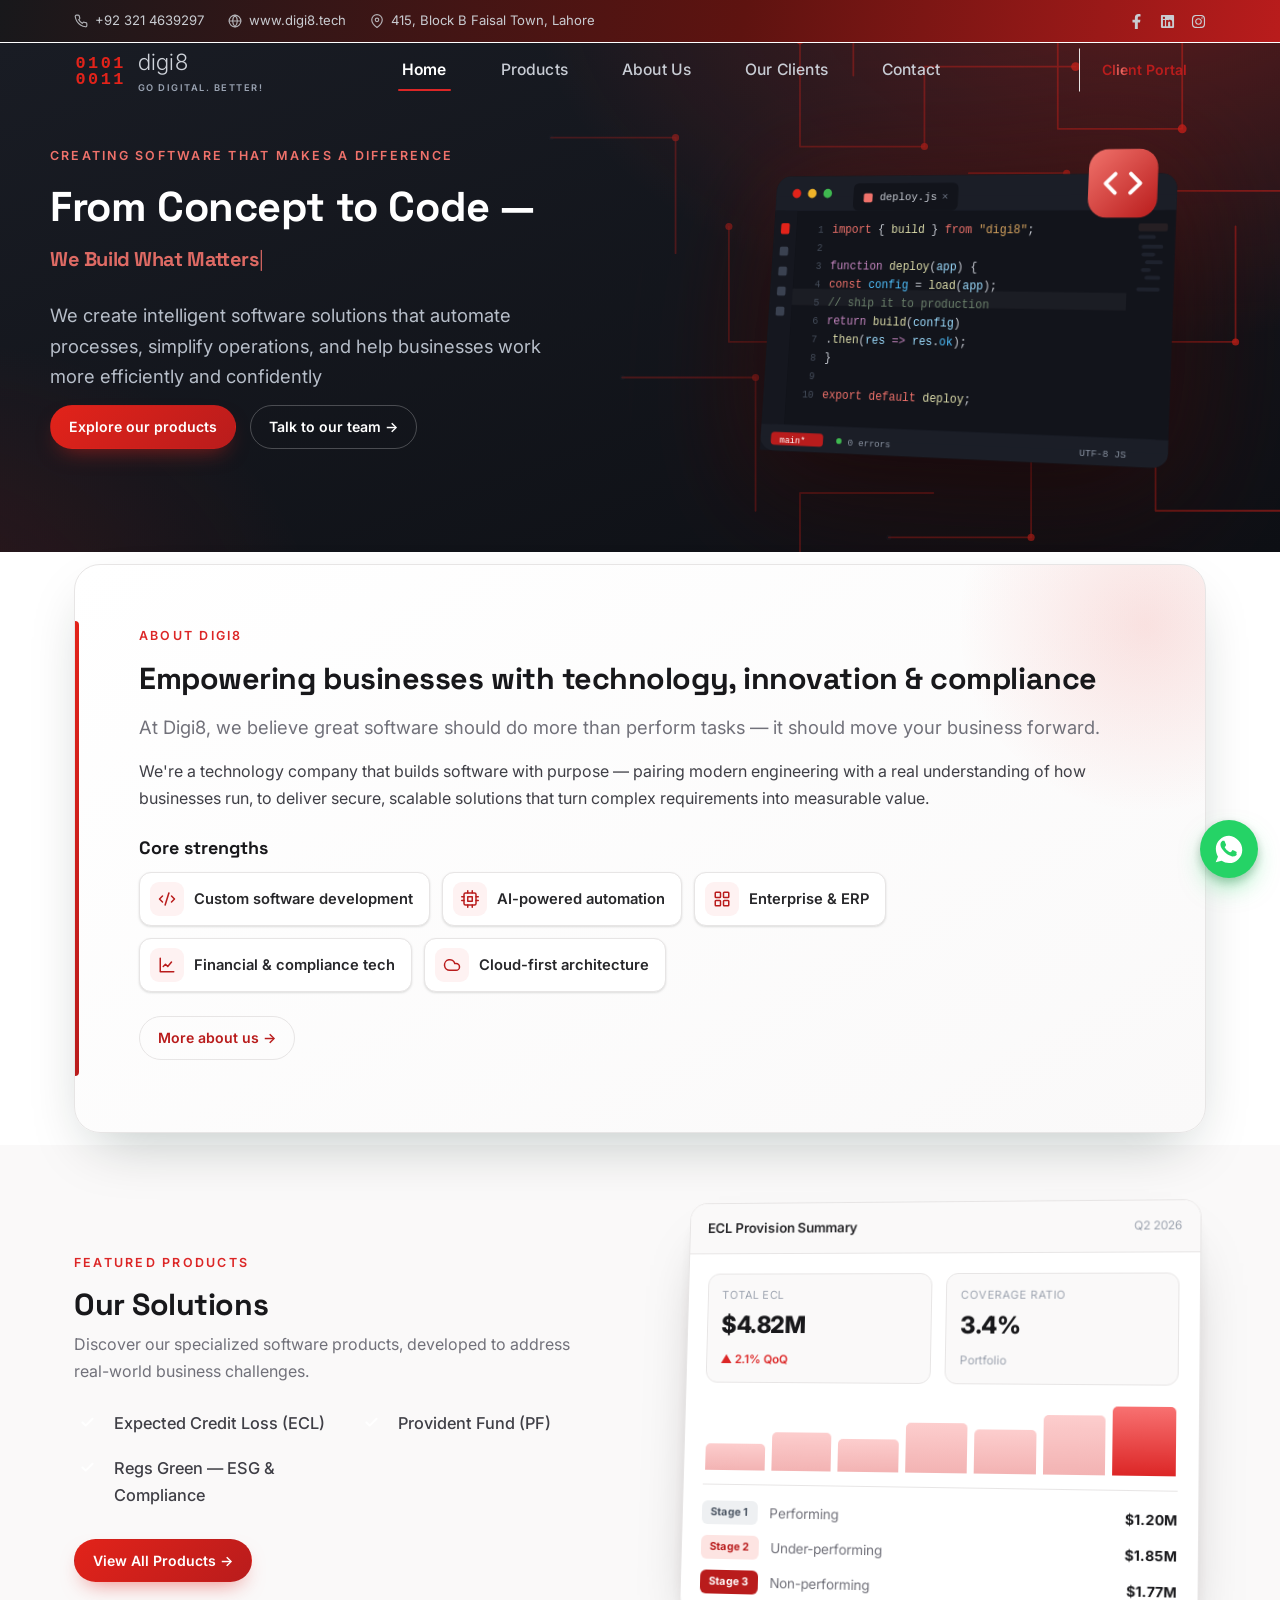
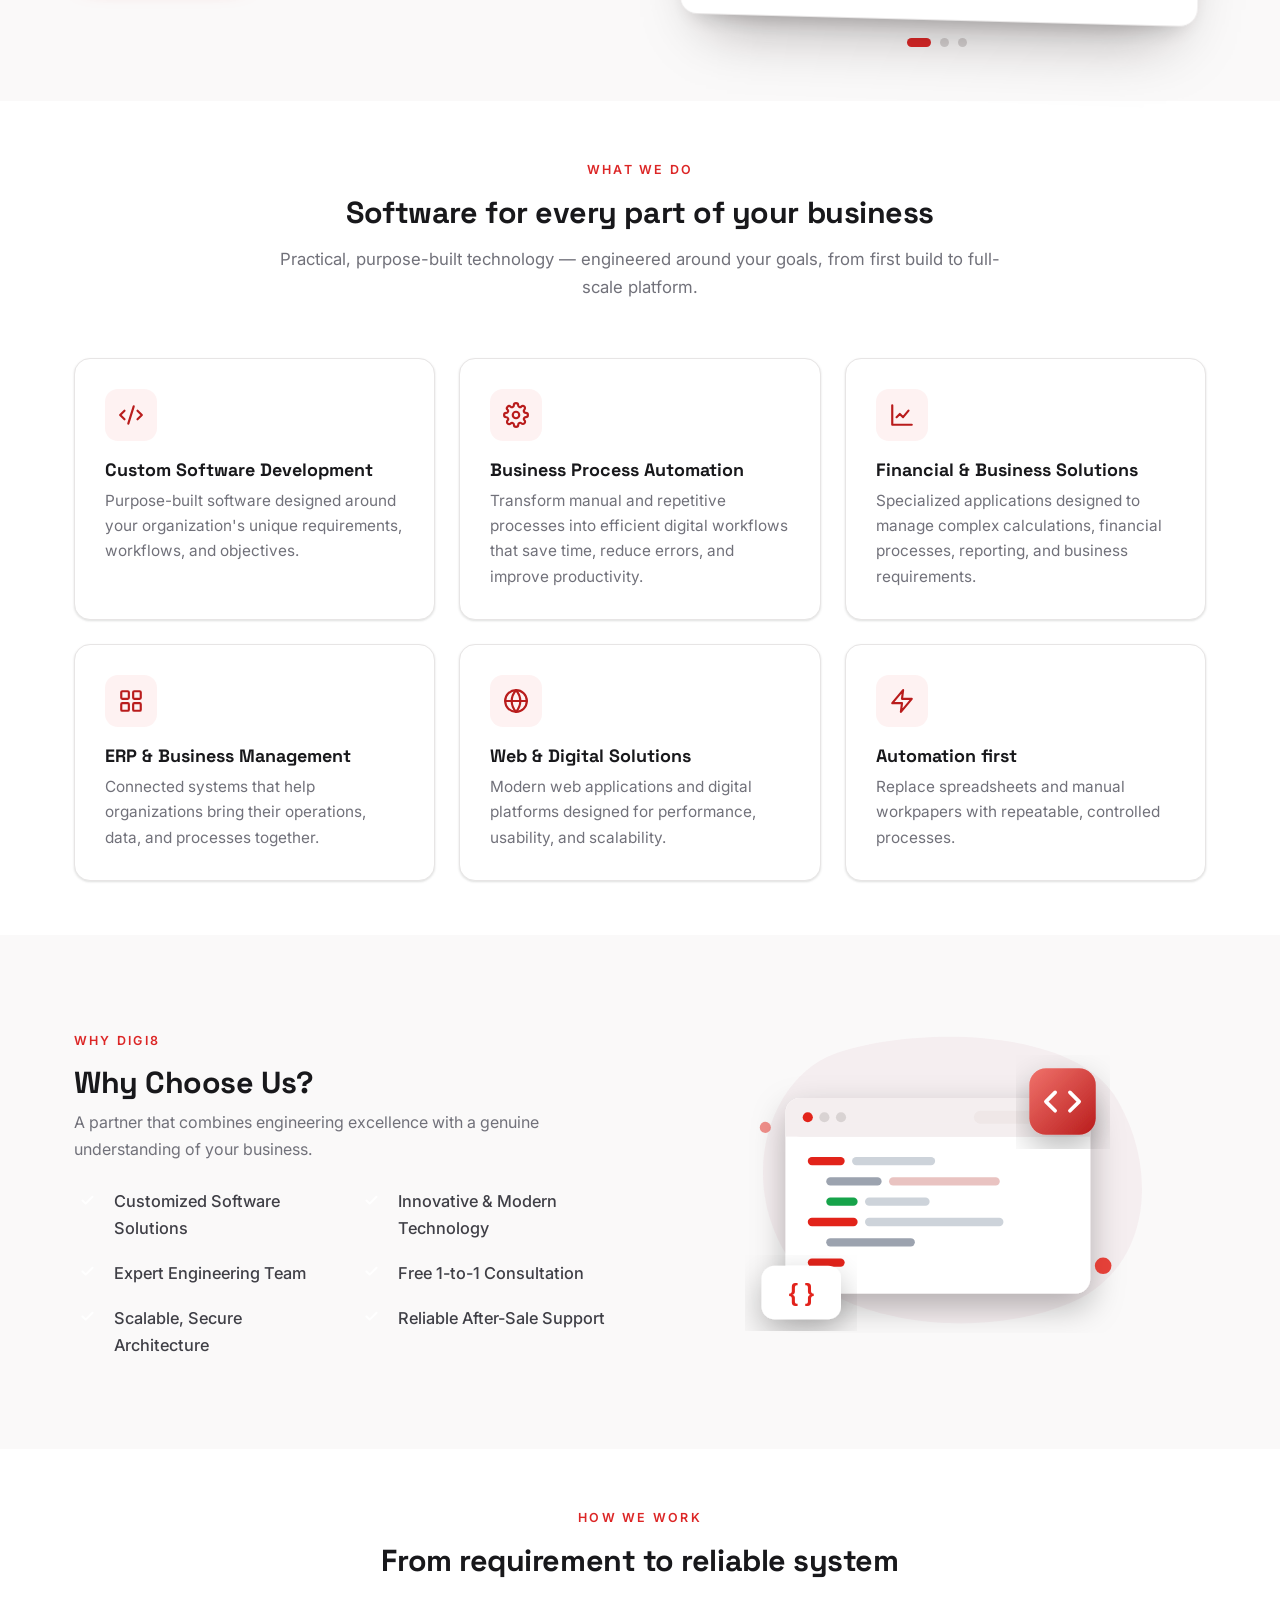
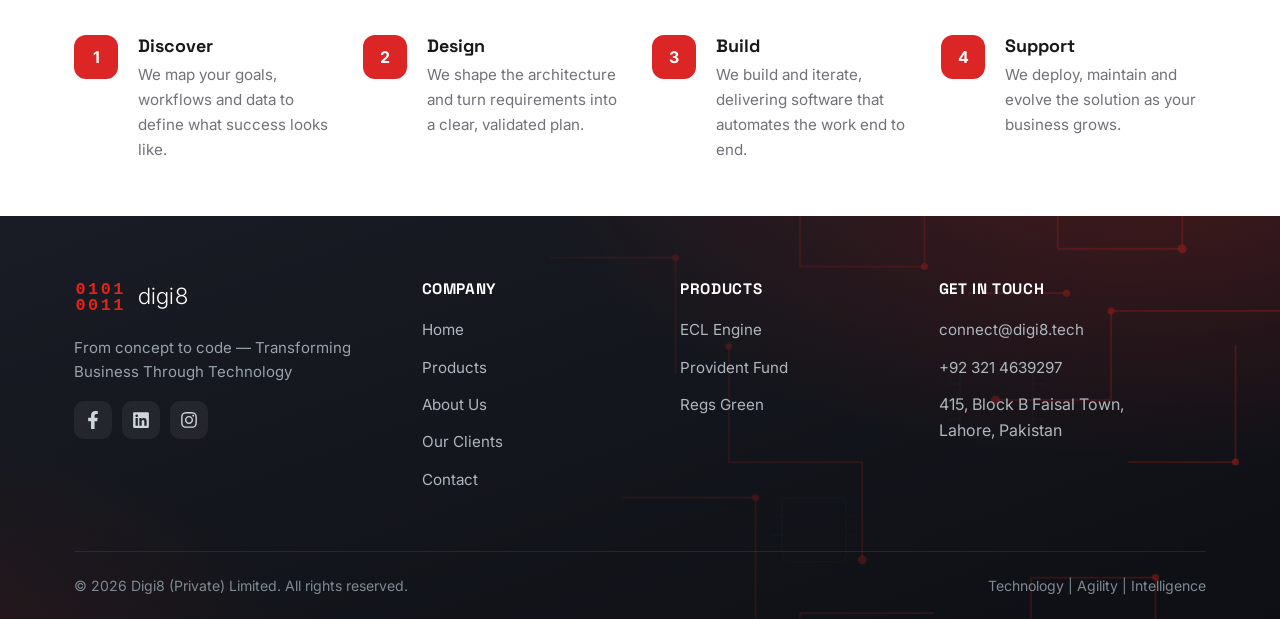
==== commit a361fedc: "Add files via upload" ====
--- a/index.html
+++ b/index.html
@@ -9,7 +9,7 @@
   <link rel="preconnect" href="https://fonts.googleapis.com" />
   <link rel="preconnect" href="https://fonts.gstatic.com" crossorigin />
   <link rel="stylesheet" href="https://fonts.googleapis.com/css2?family=Inter:wght@300;400;500;600;700&family=Space+Grotesk:wght@500;600;700&display=swap" />
-  <link rel="stylesheet" href="/assets/css/styles.css?v=92" />
+  <link rel="stylesheet" href="/assets/css/styles.css?v=93" />
 </head>
 <body class="home">
 
--- a/assets/css/styles.css
+++ b/assets/css/styles.css
@@ -175,9 +175,9 @@
 
 /* ----- Buttons ----- */
 .btn {
-  display: inline-flex; align-items: center; gap: 8px;
-  font-weight: 600; font-size: .98rem;
-  padding: 13px 26px; border-radius: 999px;
+  display: inline-flex; align-items: center; gap: 7px;
+  font-weight: 600; font-size: .88rem;
+  padding: 9px 18px; border-radius: 999px;
   border: 1.5px solid transparent; cursor: pointer;
   transition: transform .18s ease, box-shadow .2s ease, background .2s ease, color .2s ease;
 }
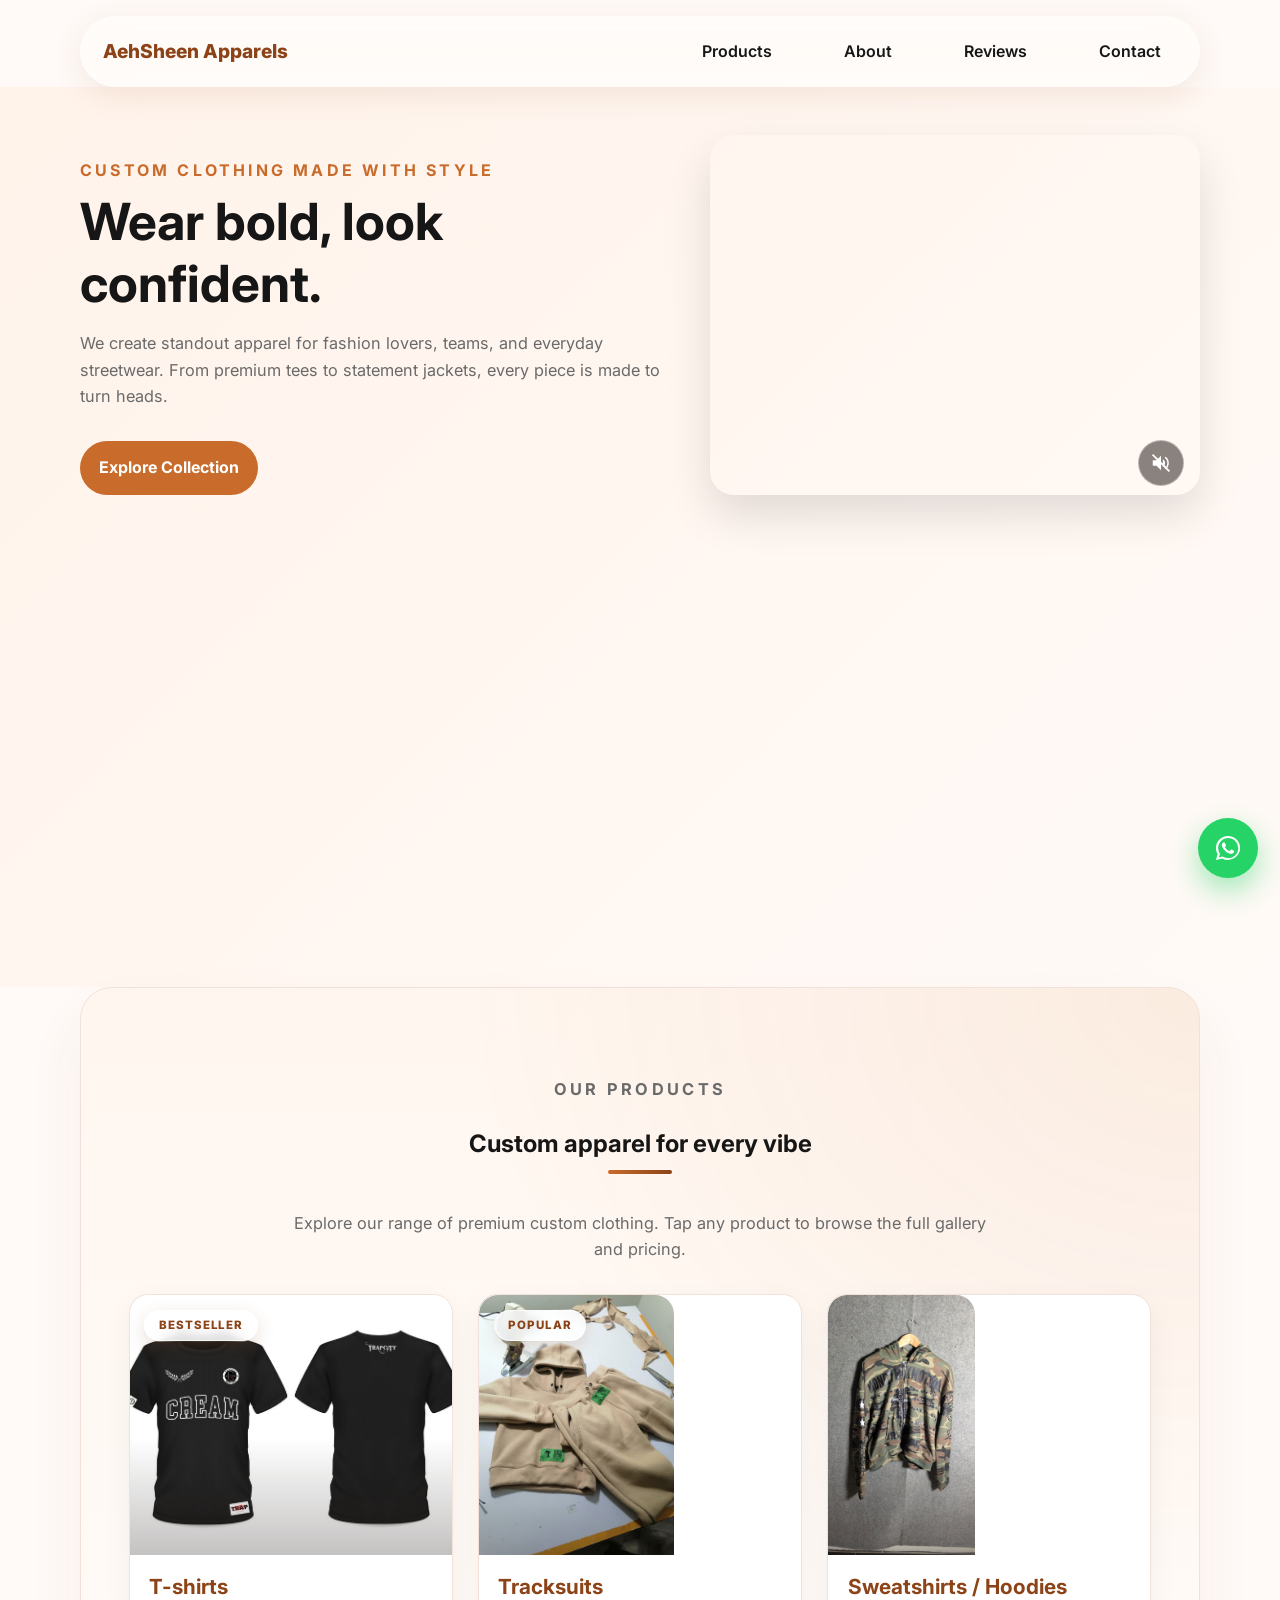
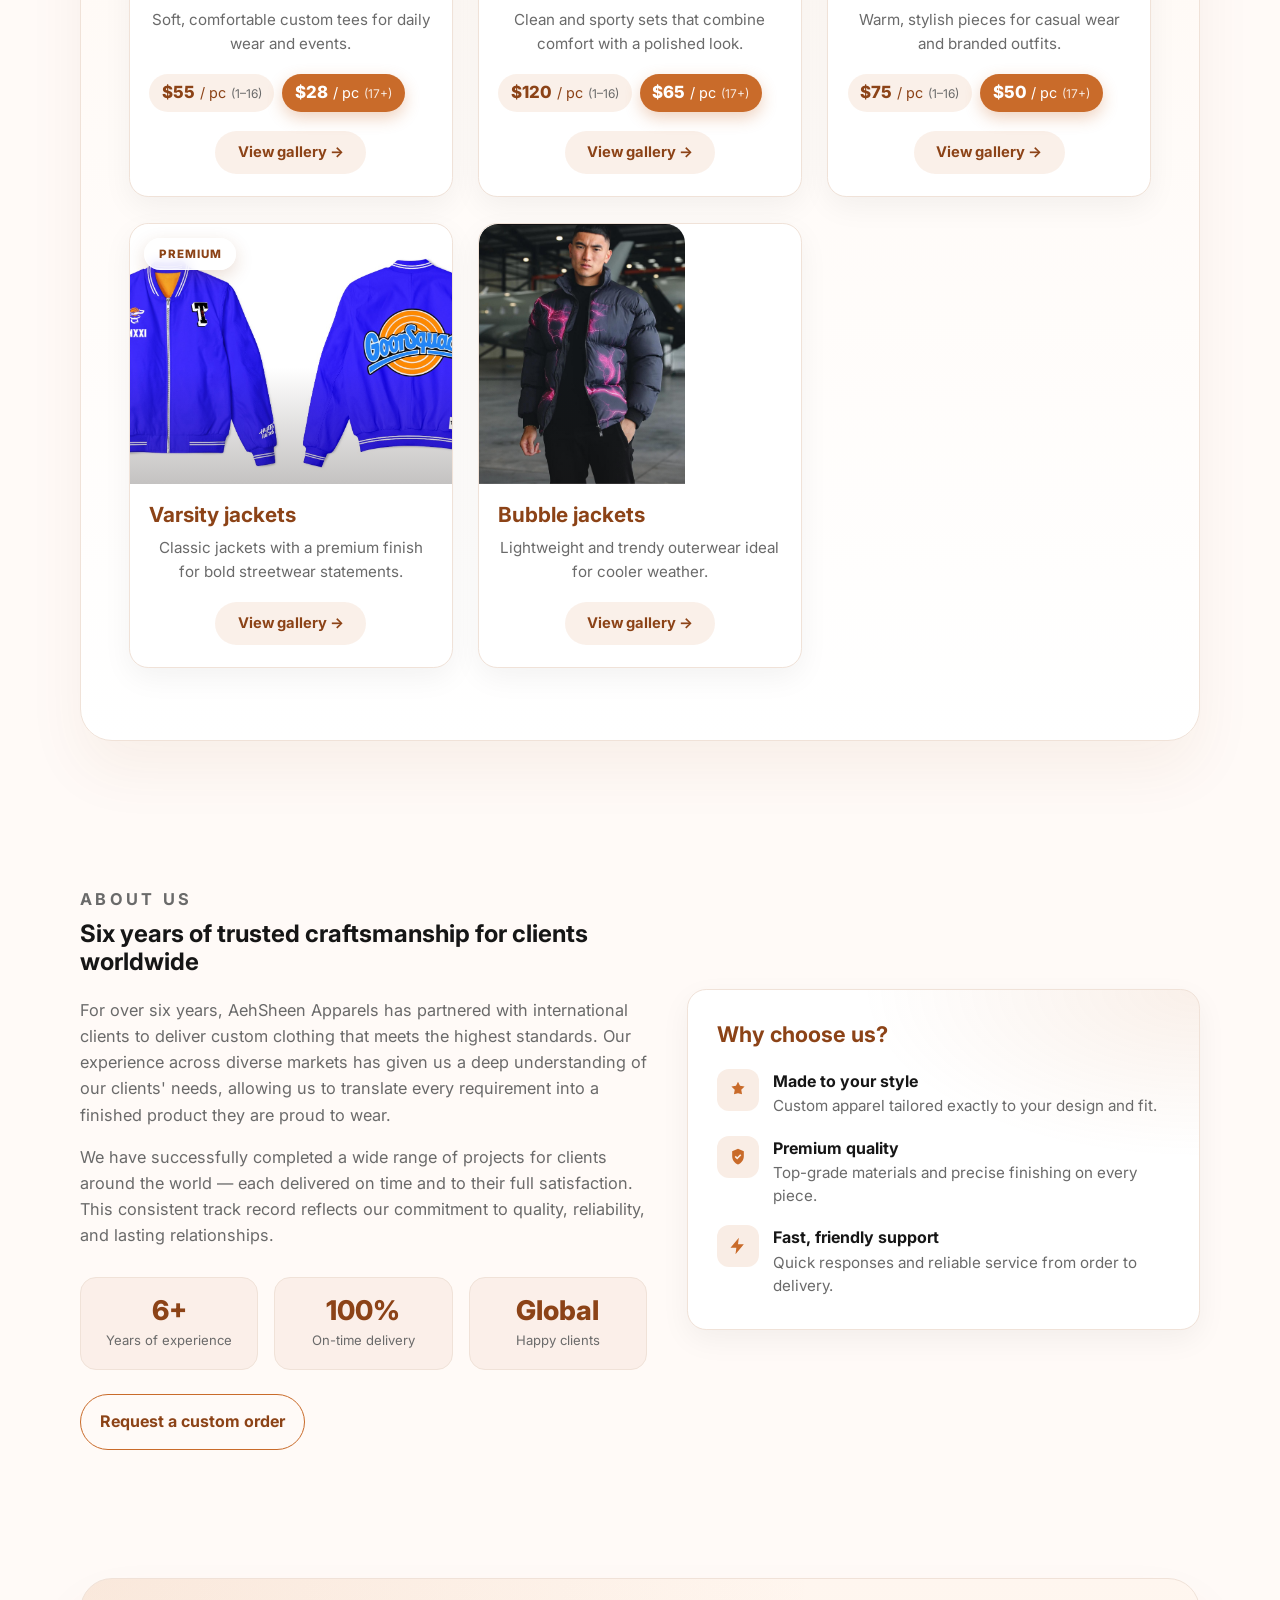
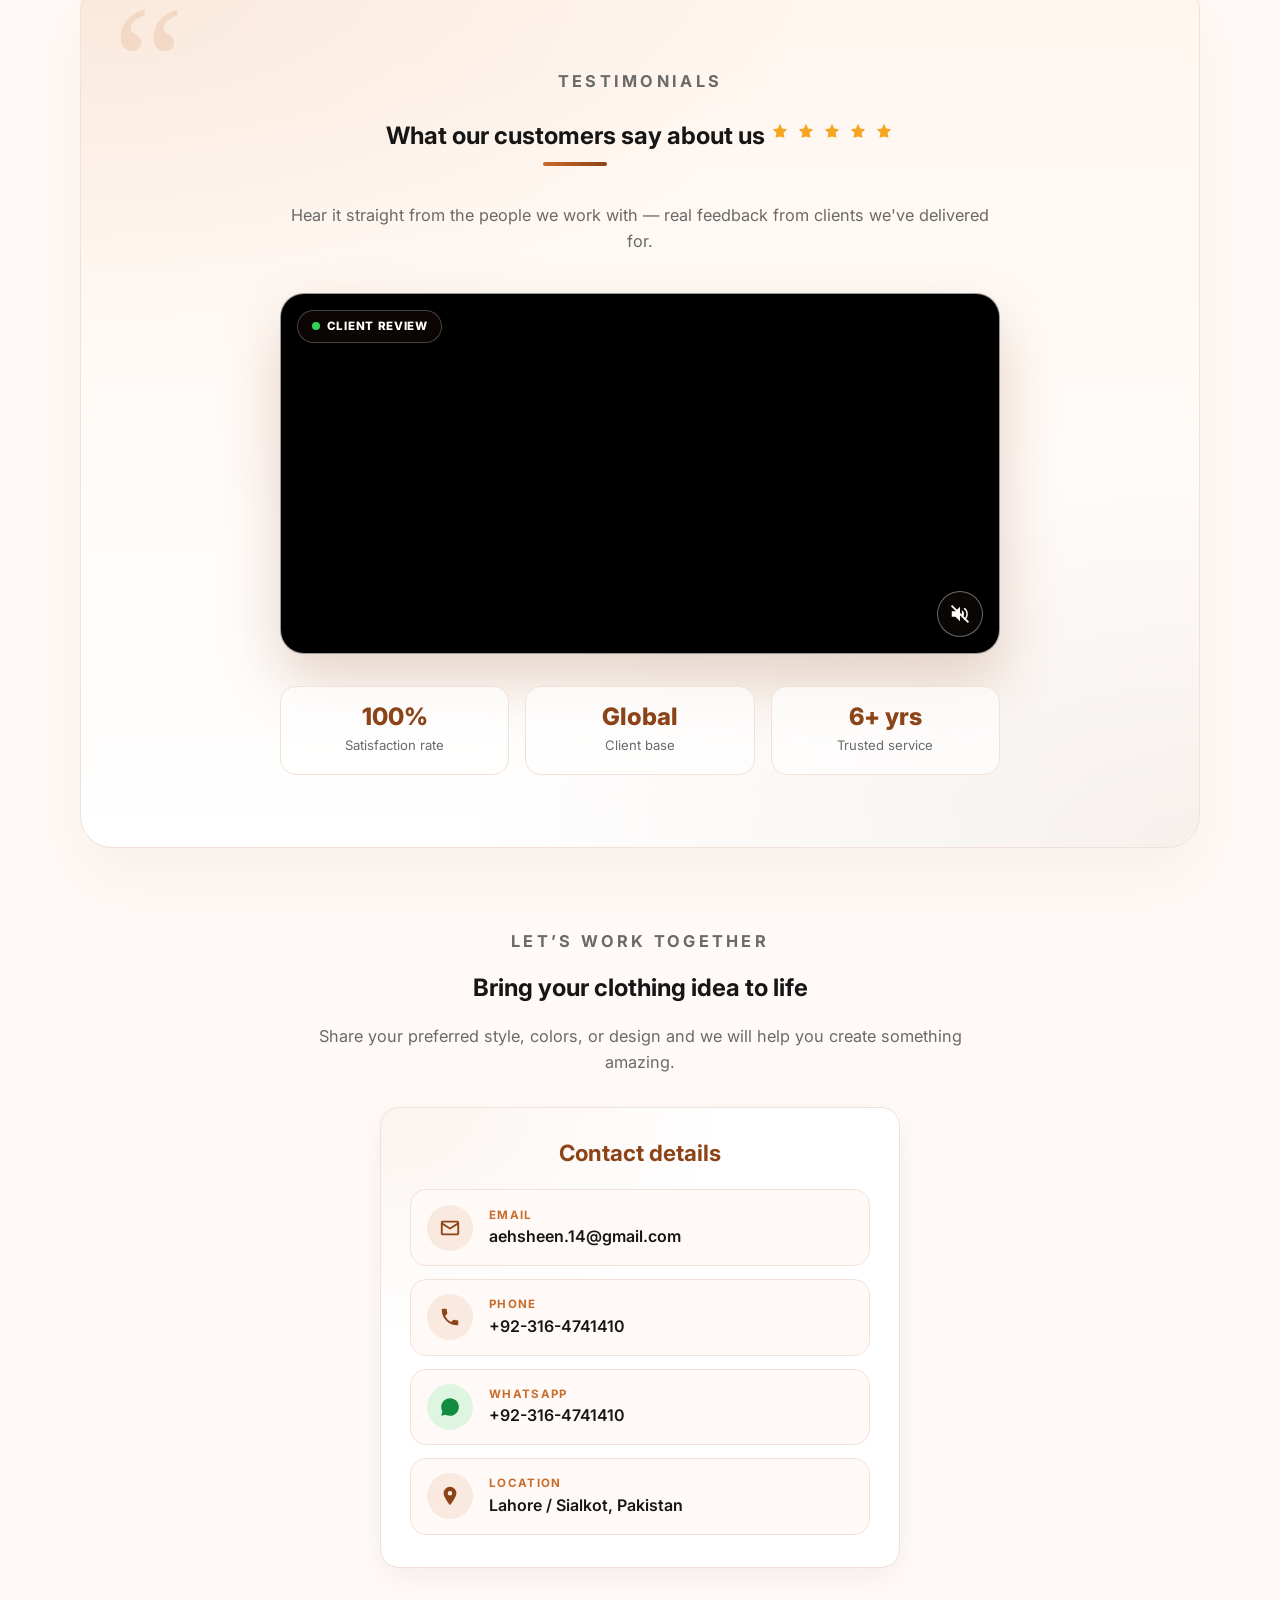
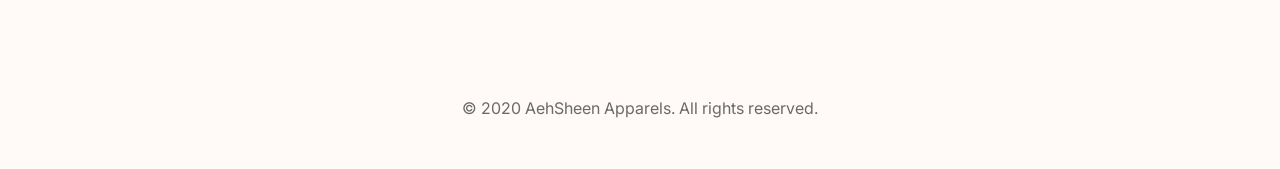
==== commit 598509d1: "Add files via upload" ====
--- a/index.html
+++ b/index.html
@@ -1,405 +1,350 @@
-﻿<!doctype html>
-<html lang="en">
-<head>
-  <meta charset="UTF-8" />
-  <link rel="icon" type="image/svg+xml" href="/assets/img/favicon.svg" />
-  <meta name="viewport" content="width=device-width, initial-scale=1" />
-  <title>Digi8 — Your Technology Transformation Partner</title>
-  <meta name="description" content="Digi8 is a technology company building intelligent software — Expected Credit Loss (ECL), Provident Fund management and Regs Green ESG, plus custom software, business automation and ERP solutions. Technology | Agility | Intelligence." />
-  <link rel="preconnect" href="https://fonts.googleapis.com" />
-  <link rel="preconnect" href="https://fonts.gstatic.com" crossorigin />
-  <link rel="stylesheet" href="https://fonts.googleapis.com/css2?family=Inter:wght@300;400;500;600;700&family=Space+Grotesk:wght@500;600;700&display=swap" />
-  <link rel="stylesheet" href="/assets/css/styles.css?v=93" />
-</head>
-<body class="home">
-
-  <!-- Header -->
-  <div class="topbar">
-    <div class="container topbar__inner">
-      <div class="topbar__left">
-        <a class="topbar__phone" href="tel:+923214639297"><svg viewBox="0 0 24 24" fill="none" stroke="currentColor" stroke-width="2" stroke-linecap="round" stroke-linejoin="round"><path d="M22 16.92v3a2 2 0 0 1-2.18 2 19.79 19.79 0 0 1-8.63-3.07 19.5 19.5 0 0 1-6-6 19.79 19.79 0 0 1-3.07-8.63A2 2 0 0 1 4.11 2h3a2 2 0 0 1 2 1.72c.13.96.36 1.9.7 2.81a2 2 0 0 1-.45 2.11L8.09 9.91a16 16 0 0 0 6 6l1.27-1.27a2 2 0 0 1 2.11-.45c.91.34 1.85.57 2.81.7A2 2 0 0 1 22 16.92z"/></svg>+92 321 4639297</a>
-        <a class="topbar__site" href="https://digi8.tech" target="_blank" rel="noopener"><svg viewBox="0 0 24 24" fill="none" stroke="currentColor" stroke-width="2" stroke-linecap="round" stroke-linejoin="round"><circle cx="12" cy="12" r="10"/><path d="M2 12h20"/><path d="M12 2a15.3 15.3 0 0 1 4 10 15.3 15.3 0 0 1-4 10 15.3 15.3 0 0 1-4-10 15.3 15.3 0 0 1 4-10z"/></svg>www.digi8.tech</a>
-        <span class="topbar__addr"><svg viewBox="0 0 24 24" fill="none" stroke="currentColor" stroke-width="2" stroke-linecap="round" stroke-linejoin="round"><path d="M21 10c0 7-9 13-9 13s-9-6-9-13a9 9 0 0 1 18 0z"/><circle cx="12" cy="10" r="3"/></svg>415, Block B Faisal Town, Lahore</span>
-      </div>
-      <div class="topbar__social">
-        <a href="https://www.facebook.com/p/Digi8-61577698963574/" target="_blank" rel="noopener" aria-label="Facebook"><svg viewBox="0 0 320 512" fill="currentColor"><path d="M279.14 288l14.22-92.66h-88.91v-60.13c0-25.35 12.42-50.06 52.24-50.06h40.42V6.26S260.43 0 225.36 0c-73.22 0-121.08 44.38-121.08 124.72v70.62H22.89V288h81.39v224h100.17V288z"/></svg></a>
-        <a href="https://pk.linkedin.com/company/digi8-private-limited" target="_blank" rel="noopener" aria-label="LinkedIn"><svg viewBox="0 0 448 512" fill="currentColor"><path d="M416 32H31.9C14.3 32 0 46.5 0 64.3v383.4C0 465.5 14.3 480 31.9 480H416c17.6 0 32-14.5 32-32.3V64.3c0-17.8-14.4-32.3-32-32.3zM135.4 416H69V202.2h66.5V416zm-33.2-243c-21.3 0-38.5-17.3-38.5-38.5S80.9 96 102.2 96c21.2 0 38.5 17.3 38.5 38.5 0 21.3-17.2 38.5-38.5 38.5zm282.1 243h-66.4V312c0-24.8-.5-56.7-34.5-56.7-34.6 0-39.9 27-39.9 54.9V416h-66.4V202.2h63.7v29.2h.9c8.9-16.8 30.6-34.5 62.9-34.5 67.2 0 79.7 44.3 79.7 101.9V416z"/></svg></a>
-        <a href="https://www.instagram.com/digi8.tech" target="_blank" rel="noopener" aria-label="Instagram"><svg viewBox="0 0 448 512" fill="currentColor"><path d="M224.1 141c-63.6 0-114.9 51.3-114.9 114.9s51.3 114.9 114.9 114.9S339 319.5 339 255.9 287.7 141 224.1 141zm0 189.6c-41.1 0-74.7-33.5-74.7-74.7s33.5-74.7 74.7-74.7 74.7 33.5 74.7 74.7-33.6 74.7-74.7 74.7zm146.4-194.3c0 14.9-12 26.8-26.8 26.8-14.9 0-26.8-12-26.8-26.8s12-26.8 26.8-26.8 26.8 12 26.8 26.8zm76.1 27.2c-1.7-35.9-9.9-67.7-36.2-93.9-26.2-26.2-58-34.4-93.9-36.2-37-2.1-147.9-2.1-184.9 0-35.8 1.7-67.6 9.9-93.9 36.1s-34.4 58-36.2 93.9c-2.1 37-2.1 147.9 0 184.9 1.7 35.9 9.9 67.7 36.2 93.9s58 34.4 93.9 36.2c37 2.1 147.9 2.1 184.9 0 35.9-1.7 67.7-9.9 93.9-36.2 26.2-26.2 34.4-58 36.2-93.9 2.1-37 2.1-147.8 0-184.8zM398.8 388c-7.8 19.6-22.9 34.7-42.6 42.6-29.5 11.7-99.5 9-132.1 9s-102.7 2.6-132.1-9c-19.6-7.8-34.7-22.9-42.6-42.6-11.7-29.5-9-99.5-9-132.1s-2.6-102.7 9-132.1c7.8-19.6 22.9-34.7 42.6-42.6 29.5-11.7 99.5-9 132.1-9s102.7-2.6 132.1 9c19.6 7.8 34.7 22.9 42.6 42.6 11.7 29.5 9 99.5 9 132.1s2.7 102.7-9 132.1z"/></svg></a>
-      </div>
-    </div>
-  </div>
-  <header class="site-header">
-    <div class="container site-header__inner">
-      <a class="brand" href="/index.html" aria-label="Digi8 home">
-        <img class="brand__mark" src="/assets/img/digi8-binary.svg" alt="" width="66" height="40" />
-        <span class="brand__name"><span class="brand-shine">digi8</span><small>Go Digital. Better!</small></span>
-      </a>
-
-      <nav class="nav" id="primary-nav" aria-label="Primary">
-        <a href="/index.html" class="is-active" aria-current="page">Home</a>
-        <a href="/products/index.html">Products</a>
-        <a href="/about/index.html">About Us</a>
-        <a href="/clients/index.html">Our Clients</a>
-        <a href="/contact/index.html">Contact</a>
-      </nav>
-
-      <div class="header-cta">
-        <a class="btn btn-primary btn-portal" href="/odoo/#odoo-form-section"><span class="btn-shine">Client Portal</span></a>
-        <button class="nav-toggle" type="button" aria-controls="primary-nav" aria-expanded="false" aria-label="Toggle menu">
-          <span></span>
-        </button>
-      </div>
-    </div>
-  </header>
-
-  <!-- Hero -->
-  <section class="hero">
-    <div class="container hero__grid">
-      <div class="hero__copy">
-        <span class="eyebrow">Creating Software That Makes a Difference</span>
-        <h1>From Concept to Code — <br/><span class="typed-wrap"><em class="typed-text" data-text="We Build What Matters"></em><span class="type-caret" aria-hidden="true">|</span></span></h1>
-        <p class="hero__lead">We create intelligent software solutions that automate processes, simplify operations, and help businesses work more efficiently and confidently</p>
-        <div class="hero__actions">
-          <a class="btn btn-primary" href="/products/index.html">Explore our products</a>
-          <a class="btn btn-ghost" href="/contact/index.html">Talk to our team →</a>
-        </div>
-      </div>
-
-      <div class="hero__visual" aria-hidden="true">
-        <div class="hero__float">
-          <img class="hero__laptop-img" src="/assets/img/hero-opt-code.svg?v=2" alt="Code editor" />
-        </div>
-      </div>
-    </div>
-  </section>
-
-  <!-- About intro -->
-  <section class="section section--flush">
-    <div class="container">
-      <div class="about-card reveal">
-        <span class="eyebrow">About Digi8</span>
-        <h2>Empowering businesses with technology, innovation &amp; compliance</h2>
-        <p class="lead">At Digi8, we believe great software should do more than perform tasks — it should move your business forward.</p>
-        <p>We're a technology company that builds software with purpose — pairing modern engineering with a real understanding of how businesses run, to deliver secure, scalable solutions that turn complex requirements into measurable value.</p>
-        <h3 style="margin:26px 0 8px">Core strengths</h3>
-        <div class="strength-chips">
-          <span class="strength-chip"><span class="ic"><svg viewBox="0 0 24 24" fill="none" stroke="currentColor" stroke-width="2" stroke-linecap="round" stroke-linejoin="round"><path d="m18 16 4-4-4-4"/><path d="m6 8-4 4 4 4"/><path d="m14.5 4-5 16"/></svg></span>Custom software development</span>
-          <span class="strength-chip"><span class="ic"><svg viewBox="0 0 24 24" fill="none" stroke="currentColor" stroke-width="2" stroke-linecap="round" stroke-linejoin="round"><rect x="4" y="4" width="16" height="16" rx="2"/><rect x="9" y="9" width="6" height="6"/><path d="M9 1v3M15 1v3M9 20v3M15 20v3M20 9h3M20 14h3M1 9h3M1 14h3"/></svg></span>AI-powered automation</span>
-          <span class="strength-chip"><span class="ic"><svg viewBox="0 0 24 24" fill="none" stroke="currentColor" stroke-width="2" stroke-linecap="round" stroke-linejoin="round"><rect x="3" y="3" width="7" height="7" rx="1"/><rect x="14" y="3" width="7" height="7" rx="1"/><rect x="14" y="14" width="7" height="7" rx="1"/><rect x="3" y="14" width="7" height="7" rx="1"/></svg></span>Enterprise &amp; ERP</span>
-          <span class="strength-chip"><span class="ic"><svg viewBox="0 0 24 24" fill="none" stroke="currentColor" stroke-width="2" stroke-linecap="round" stroke-linejoin="round"><path d="M3 3v18h18"/><path d="M7 14l3-3 3 3 5-6"/></svg></span>Financial &amp; compliance tech</span>
-          <span class="strength-chip"><span class="ic"><svg viewBox="0 0 24 24" fill="none" stroke="currentColor" stroke-width="2" stroke-linecap="round" stroke-linejoin="round"><path d="M17.5 19H9a7 7 0 1 1 6.71-9h1.79a4.5 4.5 0 1 1 0 9Z"/></svg></span>Cloud-first architecture</span>
-        </div>
-        <p style="margin-top:24px"><a class="btn btn-ghost" href="/about/index.html">More about us →</a></p>
-      </div>
-    </div>
-  </section>
-
-  <!-- Products overview -->
-  <section class="section section--soft">
-    <div class="container split">
-      <div class="reveal">
-        <span class="eyebrow">Featured Products</span>
-        <h2 class="why-choose__title">Our Solutions</h2>
-        <p style="color:var(--ink-500); max-width:520px;">Discover our specialized software products, developed to address real-world business challenges.</p>
-        <ul class="why-list">
-          <li>Expected Credit Loss (ECL)</li>
-          <li>Provident Fund (PF)</li>
-          <li>Regs Green — ESG &amp; Compliance</li>
-        </ul>
-        <p style="margin-top:30px"><a class="btn btn-primary" href="/products/index.html">View All Products →</a></p>
-      </div>
-      <div class="reveal">
-        <div class="hero__panel-wrap featured-showcase">
-        <div class="hero__panel" aria-hidden="true">
-          <div class="ui-card">
-            <div class="ui-card__bar">
-              <b>ECL Provision Summary</b>
-              <em>Q2 2026</em>
-            </div>
-            <div class="ui-card__body">
-              <div class="ui-kpis">
-                <div class="ui-kpi"><small>Total ECL</small><strong>$4.82M</strong><span class="delta">▲ 2.1% QoQ</span></div>
-                <div class="ui-kpi"><small>Coverage ratio</small><strong>3.4%</strong><span class="muted">Portfolio</span></div>
-              </div>
-              <div class="ui-chart">
-                <i style="height:38%"></i><i style="height:55%"></i><i style="height:47%"></i>
-                <i style="height:70%"></i><i style="height:62%"></i><i style="height:84%"></i>
-                <i class="hi" style="height:96%"></i>
-              </div>
-              <div class="ui-rows">
-                <div class="ui-row"><span class="tag s1">Stage 1</span><i>Performing</i><b>$1.20M</b></div>
-                <div class="ui-row"><span class="tag s2">Stage 2</span><i>Under-performing</i><b>$1.85M</b></div>
-                <div class="ui-row"><span class="tag s3">Stage 3</span><i>Non-performing</i><b>$1.77M</b></div>
-              </div>
-            </div>
-          </div>
-        </div>
-        <div class="hero__dots" role="tablist" aria-label="Choose product"></div>
-        </div>
-      </div>
-    </div>
-  </section>
-
-  <!-- Why choose -->
-  <section class="section">
-    <div class="container">
-      <div class="section-head reveal">
-        <span class="eyebrow">What We Do</span>
-        <h2>Software for every part of your business</h2>
-        <p>Practical, purpose-built technology — engineered around your goals, from first build to full-scale platform.</p>
-      </div>
-
-      <div class="grid grid-3">
-        <div class="card reveal">
-          <div class="card__icon">
-            <svg viewBox="0 0 24 24" fill="none" stroke="currentColor" stroke-width="2" stroke-linecap="round" stroke-linejoin="round"><path d="m18 16 4-4-4-4"/><path d="m6 8-4 4 4 4"/><path d="m14.5 4-5 16"/></svg>
-          </div>
-          <h3>Custom Software Development</h3>
-          <p>Purpose-built software designed around your organization's unique requirements, workflows, and objectives.</p>
-        </div>
-        <div class="card reveal">
-          <div class="card__icon">
-            <svg viewBox="0 0 24 24" fill="none" stroke="currentColor" stroke-width="2" stroke-linecap="round" stroke-linejoin="round"><circle cx="12" cy="12" r="3"/><path d="M19.4 15a1.65 1.65 0 0 0 .33 1.82l.06.06a2 2 0 1 1-2.83 2.83l-.06-.06a1.65 1.65 0 0 0-1.82-.33 1.65 1.65 0 0 0-1 1.51V21a2 2 0 0 1-4 0v-.09A1.65 1.65 0 0 0 9 19.4a1.65 1.65 0 0 0-1.82.33l-.06.06a2 2 0 1 1-2.83-2.83l.06-.06a1.65 1.65 0 0 0 .33-1.82 1.65 1.65 0 0 0-1.51-1H3a2 2 0 0 1 0-4h.09A1.65 1.65 0 0 0 4.6 9a1.65 1.65 0 0 0-.33-1.82l-.06-.06a2 2 0 1 1 2.83-2.83l.06.06a1.65 1.65 0 0 0 1.82.33H9a1.65 1.65 0 0 0 1-1.51V3a2 2 0 0 1 4 0v.09a1.65 1.65 0 0 0 1 1.51 1.65 1.65 0 0 0 1.82-.33l.06-.06a2 2 0 1 1 2.83 2.83l-.06.06a1.65 1.65 0 0 0-.33 1.82V9a1.65 1.65 0 0 0 1.51 1H21a2 2 0 0 1 0 4h-.09a1.65 1.65 0 0 0-1.51 1z"/></svg>
-          </div>
-          <h3>Business Process Automation</h3>
-          <p>Transform manual and repetitive processes into efficient digital workflows that save time, reduce errors, and improve productivity.</p>
-        </div>
-        <div class="card reveal">
-          <div class="card__icon">
-            <svg viewBox="0 0 24 24" fill="none" stroke="currentColor" stroke-width="2" stroke-linecap="round" stroke-linejoin="round"><path d="M3 3v18h18"/><path d="M7 14l3-3 3 3 5-6"/></svg>
-          </div>
-          <h3>Financial &amp; Business Solutions</h3>
-          <p>Specialized applications designed to manage complex calculations, financial processes, reporting, and business requirements.</p>
-        </div>
-        <div class="card reveal">
-          <div class="card__icon">
-            <svg viewBox="0 0 24 24" fill="none" stroke="currentColor" stroke-width="2" stroke-linecap="round" stroke-linejoin="round"><rect x="3" y="3" width="7" height="7" rx="1"/><rect x="14" y="3" width="7" height="7" rx="1"/><rect x="14" y="14" width="7" height="7" rx="1"/><rect x="3" y="14" width="7" height="7" rx="1"/></svg>
-          </div>
-          <h3>ERP &amp; Business Management</h3>
-          <p>Connected systems that help organizations bring their operations, data, and processes together.</p>
-        </div>
-        <div class="card reveal">
-          <div class="card__icon">
-            <svg viewBox="0 0 24 24" fill="none" stroke="currentColor" stroke-width="2" stroke-linecap="round" stroke-linejoin="round"><circle cx="12" cy="12" r="10"/><path d="M2 12h20"/><path d="M12 2a15.3 15.3 0 0 1 4 10 15.3 15.3 0 0 1-4 10 15.3 15.3 0 0 1-4-10 15.3 15.3 0 0 1 4-10z"/></svg>
-          </div>
-          <h3>Web &amp; Digital Solutions</h3>
-          <p>Modern web applications and digital platforms designed for performance, usability, and scalability.</p>
-        </div>
-        <div class="card reveal">
-          <div class="card__icon">
-            <svg viewBox="0 0 24 24" fill="none" stroke="currentColor" stroke-width="2" stroke-linecap="round" stroke-linejoin="round"><path d="M13 2 3 14h9l-1 8 10-12h-9l1-8z"/></svg>
-          </div>
-          <h3>Automation first</h3>
-          <p>Replace spreadsheets and manual workpapers with repeatable, controlled processes.</p>
-        </div>
-      </div>
-    </div>
-  </section>
-
-  <!-- Why choose us -->
-  <section class="section section--soft">
-    <div class="container split">
-      <div class="reveal">
-        <span class="eyebrow">Why Digi8</span>
-        <h2 class="why-choose__title">Why Choose Us?</h2>
-        <p style="color:var(--ink-500); max-width:520px;">A partner that combines engineering excellence with a genuine understanding of your business.</p>
-        <ul class="why-list">
-          <li>Customized Software Solutions</li>
-          <li>Innovative &amp; Modern Technology</li>
-          <li>Expert Engineering Team</li>
-          <li>Free 1-to-1 Consultation</li>
-          <li>Scalable, Secure Architecture</li>
-          <li>Reliable After-Sale Support</li>
-        </ul>
-      </div>
-      <div class="reveal">
-        <img class="why-choose__img" src="/assets/img/why-dev.svg" alt="" loading="lazy" />
-      </div>
-    </div>
-  </section>
-
-  <!-- Process -->
-  <section class="section">
-    <div class="container">
-      <div class="section-head reveal">
-        <span class="eyebrow">How we work</span>
-        <h2>From requirement to reliable system</h2>
-      </div>
-      <div class="grid grid-4 steps">
-        <div class="step reveal"><h3>Discover</h3><p>We map your goals, workflows and data to define what success looks like.</p></div>
-        <div class="step reveal"><h3>Design</h3><p>We shape the architecture and turn requirements into a clear, validated plan.</p></div>
-        <div class="step reveal"><h3>Build</h3><p>We build and iterate, delivering software that automates the work end to end.</p></div>
-        <div class="step reveal"><h3>Support</h3><p>We deploy, maintain and evolve the solution as your business grows.</p></div>
-      </div>
-    </div>
-  </section>
-
-
-  <!-- Footer -->
-  <footer class="site-footer">
-    <div class="container">
-      <div class="footer-grid">
-        <div>
-          <a class="brand" href="/index.html"><img class="brand__mark" src="/assets/img/digi8-binary.svg" alt="" width="66" height="40" /><span class="brand__name">digi8</span></a>
-          <p style="margin-top:16px">From concept to code — Transforming Business Through Technology</p>
-          <div class="footer-social">
-            <a href="https://www.facebook.com/p/Digi8-61577698963574/" target="_blank" rel="noopener" aria-label="Facebook"><svg width="18" height="18" viewBox="0 0 320 512" fill="currentColor"><path d="M279.14 288l14.22-92.66h-88.91v-60.13c0-25.35 12.42-50.06 52.24-50.06h40.42V6.26S260.43 0 225.36 0c-73.22 0-121.08 44.38-121.08 124.72v70.62H22.89V288h81.39v224h100.17V288z"/></svg></a>
-            <a href="https://pk.linkedin.com/company/digi8-private-limited" target="_blank" rel="noopener" aria-label="LinkedIn"><svg width="18" height="18" viewBox="0 0 448 512" fill="currentColor"><path d="M416 32H31.9C14.3 32 0 46.5 0 64.3v383.4C0 465.5 14.3 480 31.9 480H416c17.6 0 32-14.5 32-32.3V64.3c0-17.8-14.4-32.3-32-32.3zM135.4 416H69V202.2h66.5V416zm-33.2-243c-21.3 0-38.5-17.3-38.5-38.5S80.9 96 102.2 96c21.2 0 38.5 17.3 38.5 38.5 0 21.3-17.2 38.5-38.5 38.5zm282.1 243h-66.4V312c0-24.8-.5-56.7-34.5-56.7-34.6 0-39.9 27-39.9 54.9V416h-66.4V202.2h63.7v29.2h.9c8.9-16.8 30.6-34.5 62.9-34.5 67.2 0 79.7 44.3 79.7 101.9V416z"/></svg></a>
-            <a href="https://www.instagram.com/digi8.tech" target="_blank" rel="noopener" aria-label="Instagram"><svg width="18" height="18" viewBox="0 0 448 512" fill="currentColor"><path d="M224.1 141c-63.6 0-114.9 51.3-114.9 114.9s51.3 114.9 114.9 114.9S339 319.5 339 255.9 287.7 141 224.1 141zm0 189.6c-41.1 0-74.7-33.5-74.7-74.7s33.5-74.7 74.7-74.7 74.7 33.5 74.7 74.7-33.6 74.7-74.7 74.7zm146.4-194.3c0 14.9-12 26.8-26.8 26.8-14.9 0-26.8-12-26.8-26.8s12-26.8 26.8-26.8 26.8 12 26.8 26.8zm76.1 27.2c-1.7-35.9-9.9-67.7-36.2-93.9-26.2-26.2-58-34.4-93.9-36.2-37-2.1-147.9-2.1-184.9 0-35.8 1.7-67.6 9.9-93.9 36.1s-34.4 58-36.2 93.9c-2.1 37-2.1 147.9 0 184.9 1.7 35.9 9.9 67.7 36.2 93.9s58 34.4 93.9 36.2c37 2.1 147.9 2.1 184.9 0 35.9-1.7 67.7-9.9 93.9-36.2 26.2-26.2 34.4-58 36.2-93.9 2.1-37 2.1-147.8 0-184.8zM398.8 388c-7.8 19.6-22.9 34.7-42.6 42.6-29.5 11.7-99.5 9-132.1 9s-102.7 2.6-132.1-9c-19.6-7.8-34.7-22.9-42.6-42.6-11.7-29.5-9-99.5-9-132.1s-2.6-102.7 9-132.1c7.8-19.6 22.9-34.7 42.6-42.6 29.5-11.7 99.5-9 132.1-9s102.7-2.6 132.1 9c19.6 7.8 34.7 22.9 42.6 42.6 11.7 29.5 9 99.5 9 132.1s2.7 102.7-9 132.1z"/></svg></a>
-          </div>
-        </div>
-
-        <div class="footer-col">
-          <h4>Company</h4>
-          <ul>
-            <li><a href="/index.html">Home</a></li>
-            <li><a href="/products/index.html">Products</a></li>
-            <li><a href="/about/index.html">About Us</a></li>
-            <li><a href="/clients/index.html">Our Clients</a></li>
-            <li><a href="/contact/index.html">Contact</a></li>
-          </ul>
-        </div>
-
-        <div class="footer-col">
-          <h4>Products</h4>
-          <ul>
-            <li><a href="/products/index.html#ecl">ECL Engine</a></li>
-            <li><a href="/products/pf/index.html">Provident Fund</a></li>
-            <li><a href="https://www.regs.green" target="_blank" rel="noopener">Regs Green</a></li>
-          </ul>
-        </div>
-
-        <div class="footer-col">
-          <h4>Get in touch</h4>
-          <ul>
-            <li><a href="mailto:connect@digi8.tech">connect@digi8.tech</a></li>
-            <li><a href="https://wa.me/923214639297" target="_blank" rel="noopener">+92 321 4639297</a></li>
-            <li>415, Block B Faisal Town,<br>Lahore, Pakistan</li>
-          </ul>
-        </div>
-      </div>
-
-      <div class="footer-bottom">
-        <span>© 2026 Digi8 (Private) Limited. All rights reserved.</span>
-        <span>Technology | Agility | Intelligence</span>
-      </div>
-    </div>
-  </footer>
-
-  <script>
-    (function () {
-      var panel = document.querySelector(".hero__panel");
-      if (!panel) return;
-      var products = [
-        { title: "ECL Provision Summary", period: "Q2 2026", green: false,
-          kpis: [["Total ECL", "$4.82M", "▲ 2.1% QoQ", "delta"], ["Coverage ratio", "3.4%", "Portfolio", "muted"]],
-          bars: [38,55,47,70,62,84,96],
-          rows: [["Stage 1","s1","Performing","$1.20M"],["Stage 2","s2","Under-performing","$1.85M"],["Stage 3","s3","Non-performing","$1.77M"]] },
-        { title: "PF", green: false, img: "/assets/img/products/pf.jpg", label: "Provident Fund dashboard" },
-        { title: "Regs Green", green: true, img: "/assets/img/products/regsgreen.jpg", label: "Regs Green ESG platform" }
-      ];
-      function render(p) {
-        if (p.img) {
-          return '<div class="ui-card ui-card--img"><div class="ui-card__bar"><b>' + p.title +
-                 '</b></div><img src="' + p.img + '" alt="' + (p.label || p.title) + '" loading="lazy" /></div>';
-        }
-        var bars = p.bars.map(function (h, idx) {
-          var hi = p.green ? (idx === 0) : (idx === p.bars.length - 1);
-          return '<i' + (hi ? ' class="hi"' : '') + ' style="height:' + h + '%"></i>';
-        }).join("");
-        var kpis = p.kpis.map(function (k) {
-          return '<div class="ui-kpi"><small>' + k[0] + '</small><strong>' + k[1] + '</strong><span class="' + k[3] + '">' + k[2] + '</span></div>';
-        }).join("");
-        var rows = p.rows.map(function (r) {
-          return '<div class="ui-row"><span class="tag ' + r[1] + '">' + r[0] + '</span><i>' + r[2] + '</i><b>' + r[3] + '</b></div>';
-        }).join("");
-        return '<div class="ui-card"><div class="ui-card__bar"><b>' + p.title +
-               '</b><em>' + p.period + '</em></div><div class="ui-card__body"><div class="ui-kpis">' + kpis +
-               '</div><div class="ui-chart' + (p.green ? " is-green" : "") + '">' + bars + '</div><div class="ui-rows">' + rows + '</div></div></div>';
-      }
-      var dotsWrap = document.querySelector(".hero__dots");
-      var reduce = window.matchMedia && window.matchMedia("(prefers-reduced-motion: reduce)").matches;
-      var idx = 0, timer;
-
-      function updateDots() {
-        if (!dotsWrap) return;
-        Array.prototype.forEach.call(dotsWrap.children, function (d, n) {
-          var active = n === idx;
-          d.classList.toggle("is-active", active);
-          d.classList.toggle("is-green", active && products[n].green);
-          d.setAttribute("aria-selected", active ? "true" : "false");
-        });
-      }
-      function go(n) {
-        idx = (n + products.length) % products.length;
-        if (reduce) { panel.innerHTML = render(products[idx]); updateDots(); return; }
-        panel.classList.add("is-fading");
-        setTimeout(function () {
-          panel.innerHTML = render(products[idx]);
-          panel.classList.remove("is-fading");
-          updateDots();
-        }, 400);
-      }
-      function start() { clearInterval(timer); timer = setInterval(function () { go(idx + 1); }, 4200); }
-
-      if (dotsWrap) {
-        products.forEach(function (p, n) {
-          var b = document.createElement("button");
-          b.type = "button";
-          b.setAttribute("role", "tab");
-          b.setAttribute("aria-label", p.title);
-          b.addEventListener("click", function () { go(n); start(); });
-          dotsWrap.appendChild(b);
-        });
-      }
-      panel.innerHTML = render(products[0]);
-      idx = 0;
-      updateDots();
-      start();
-    })();
-  </script>
-  <script src="/assets/js/main.js"></script>
-  <script>
-    (function () {
-      var el = document.querySelector(".typed-text");
-      var caret = document.querySelector(".type-caret");
-      if (!el) return;
-      var full = el.getAttribute("data-text") || "";
-      el.setAttribute("aria-label", full);
-      var colors = ["#f0726b", "#ffffff"]; // light red + white (dark hero)
-      var c = 0;
-      function applyColor() {
-        el.style.color = colors[c];
-        if (caret) caret.style.color = colors[c];
-      }
-      applyColor();
-      if (window.matchMedia && window.matchMedia("(prefers-reduced-motion: reduce)").matches) {
-        el.textContent = full; return;
-      }
-      var typeSpeed = 70, deleteSpeed = 40, holdFull = 2200, holdEmpty = 600;
-      var i = 0, deleting = false;
-      function tick() {
-        el.textContent = full.slice(0, i);
-        if (!deleting && i < full.length) { i++; setTimeout(tick, typeSpeed); }
-        else if (!deleting && i === full.length) { deleting = true; setTimeout(tick, holdFull); }
-        else if (deleting && i > 0) { i--; setTimeout(tick, deleteSpeed); }
-        else { deleting = false; c = (c + 1) % colors.length; applyColor(); setTimeout(tick, holdEmpty); }
-      }
-      tick();
-    })();
-  </script>
-  <!-- WhatsApp floating button -->
-  <a class="wa-fab" href="https://wa.me/923214639297" target="_blank" rel="noopener" aria-label="Chat with us on WhatsApp" title="Chat on WhatsApp">
-    <svg viewBox="0 0 24 24" fill="currentColor" aria-hidden="true"><path d="M12.04 2C6.58 2 2.13 6.45 2.13 11.9c0 2.1.55 4.06 1.6 5.82L2 22l4.42-1.16a9.9 9.9 0 0 0 5.62 1.74h.01c5.46 0 9.9-4.45 9.9-9.9 0-2.65-1.03-5.14-2.9-7.01A9.82 9.82 0 0 0 12.04 2zm5.8 14.06c-.25.7-1.44 1.33-2 1.42-.53.08-1.2.11-1.94-.12-.45-.14-1.02-.33-1.76-.65-3.1-1.34-5.12-4.46-5.28-4.67-.15-.2-1.26-1.67-1.26-3.19 0-1.52.8-2.27 1.08-2.58.28-.31.61-.39.82-.39.2 0 .41 0 .59.01.19.01.44-.07.69.53.25.6.86 2.1.94 2.25.08.15.13.33.03.53-.1.2-.15.33-.3.5-.15.18-.31.4-.45.53-.15.15-.3.31-.13.6.17.3.76 1.25 1.63 2.02 1.12 1 2.07 1.31 2.36 1.46.3.15.47.13.64-.08.17-.2.74-.86.94-1.16.2-.3.4-.25.67-.15.27.1 1.72.81 2.01.96.3.15.5.22.57.35.07.12.07.72-.18 1.42z"/></svg>
-  </a>
-  <script>
-    (function () {
-      var h = document.querySelector(".site-header");
-      if (!h) return;
-      var toggle = function () { h.classList.toggle("is-scrolled", window.scrollY > 8); };
-      toggle();
-      window.addEventListener("scroll", toggle, { passive: true });
-    })();
-  </script>
-</body>
-</html>
+<!DOCTYPE html>
+<html lang="en">
+  <head>
+    <meta charset="UTF-8" />
+    <meta name="viewport" content="width=device-width, initial-scale=1.0" />
+    <title>AehSheen Apparels</title>
+    <meta
+      name="description"
+      content="AehSheen Apparels creates custom clothing including t-shirts, tracksuits, sweatshirts, varsity jackets, and bubble jackets."
+    />
+    <link rel="preconnect" href="https://fonts.googleapis.com" />
+    <link rel="preconnect" href="https://fonts.gstatic.com" crossorigin />
+    <link
+      href="https://fonts.googleapis.com/css2?family=Inter:wght@400;500;600;700;800&display=swap"
+      rel="stylesheet"
+    />
+    <link rel="stylesheet" href="styles.css" />
+  </head>
+  <body>
+    <nav class="navbar">
+      <a href="#home" class="brand">AehSheen Apparels</a>
+      <div class="nav-links">
+        <a href="#products">Products</a>
+        <a href="#about">About</a>
+        <a href="#reviews">Reviews</a>
+        <a href="#contact">Contact</a>
+      </div>
+    </nav>
+
+    <header class="hero">
+      <div class="hero-content" id="home">
+        <div>
+          <p class="eyebrow">Custom clothing made with style</p>
+          <h1>Wear bold, look confident.</h1>
+          <p class="hero-text">
+            We create standout apparel for fashion lovers, teams, and everyday streetwear.
+            From premium tees to statement jackets, every piece is made to turn heads.
+          </p>
+          <a class="btn btn-primary" href="#products">Explore Collection</a>
+        </div>
+        <div class="hero-card">
+          <video
+            id="heroVideo"
+            src="assets/video.mp4"
+            autoplay
+            muted
+            loop
+            playsinline
+            poster="https://images.unsplash.com/photo-1521572267360-ee0c2909d518?auto=format&fit=crop&w=900&q=80"
+          ></video>
+          <button id="videoMuteBtn" class="video-mute" type="button" aria-label="Unmute video" aria-pressed="false">
+            <svg class="icon-muted" viewBox="0 0 24 24" width="22" height="22" aria-hidden="true"><path fill="currentColor" d="M3 9v6h4l5 5V4L7 9H3zm13.5 3a4.5 4.5 0 0 0-2.5-4.03v8.06A4.5 4.5 0 0 0 16.5 12zM19 12a7 7 0 0 1-3 5.74l1.16 1.16A8.5 8.5 0 0 0 20.5 12 8.5 8.5 0 0 0 17.16 5.1L16 6.26A7 7 0 0 1 19 12z"/><path fill="currentColor" d="M2.1 3.5 20.5 21.9l1.4-1.4L3.5 2.1z"/></svg>
+            <svg class="icon-unmuted" viewBox="0 0 24 24" width="22" height="22" aria-hidden="true"><path fill="currentColor" d="M3 9v6h4l5 5V4L7 9H3zm13.5 3a4.5 4.5 0 0 0-2.5-4.03v8.06A4.5 4.5 0 0 0 16.5 12zM14 3.23v2.06A7 7 0 0 1 14 18.7v2.06A9 9 0 0 0 14 3.23z"/></svg>
+          </button>
+        </div>
+      </div>
+    </header>
+
+    <main>
+      <section class="section products-section" id="products">
+        <div class="section-heading">
+          <p class="eyebrow">Our products</p>
+          <h2>Custom apparel for every vibe</h2>
+          <p>
+            Explore our range of premium custom clothing. Tap any product to browse the full gallery and pricing.
+          </p>
+        </div>
+
+        <div class="product-grid">
+          <button class="product-card" type="button" data-product="tshirts" aria-haspopup="dialog">
+            <div class="product-media">
+              <img src="assets/tshirts/blackStickerTshirt.jpeg" alt="T-shirts" />
+              <span class="product-tag">Bestseller</span>
+            </div>
+            <h3>T-shirts</h3>
+            <p>Soft, comfortable custom tees for daily wear and events.</p>
+            <div class="card-price">
+              <span class="price-tier"><strong>$55</strong> / pc <small>(1–16)</small></span>
+              <span class="price-tier price-bulk"><strong>$28</strong> / pc <small>(17+)</small></span>
+            </div>
+            <span class="card-cta">View gallery →</span>
+          </button>
+
+          <button class="product-card" type="button" data-product="tracksuits" aria-haspopup="dialog">
+            <div class="product-media">
+              <img src="assets/tracksuits/Crop-top fleece.jpeg" alt="Tracksuits" />
+              <span class="product-tag">Popular</span>
+            </div>
+            <h3>Tracksuits</h3>
+            <p>Clean and sporty sets that combine comfort with a polished look.</p>
+            <div class="card-price">
+              <span class="price-tier"><strong>$120</strong> / pc <small>(1–16)</small></span>
+              <span class="price-tier price-bulk"><strong>$65</strong> / pc <small>(17+)</small></span>
+            </div>
+            <span class="card-cta">View gallery →</span>
+          </button>
+
+          <button class="product-card" type="button" data-product="sweatshirts" aria-haspopup="dialog">
+            <div class="product-media">
+              <img src="assets/sweatshirts/Camouflage screen-printed.jpeg" alt="Sweatshirts" />
+            </div>
+            <h3>Sweatshirts / Hoodies</h3>
+            <p>Warm, stylish pieces for casual wear and branded outfits.</p>
+            <div class="card-price">
+              <span class="price-tier"><strong>$75</strong> / pc <small>(1–16)</small></span>
+              <span class="price-tier price-bulk"><strong>$50</strong> / pc <small>(17+)</small></span>
+            </div>
+            <span class="card-cta">View gallery →</span>
+          </button>
+
+          <button class="product-card" type="button" data-product="varsity" aria-haspopup="dialog">
+            <div class="product-media">
+              <img src="assets/varsity/goonSquadVarsity.jpeg" alt="Varsity jackets" />
+              <span class="product-tag">Premium</span>
+            </div>
+            <h3>Varsity jackets</h3>
+            <p>Classic jackets with a premium finish for bold streetwear statements.</p>
+            <span class="card-cta">View gallery →</span>
+          </button>
+
+          <button class="product-card" type="button" data-product="bubble" aria-haspopup="dialog">
+            <div class="product-media">
+              <img src="assets/bubble/Purple sublimated.jpeg" alt="Bubble jackets" />
+            </div>
+            <h3>Bubble jackets</h3>
+            <p>Lightweight and trendy outerwear ideal for cooler weather.</p>
+            <span class="card-cta">View gallery →</span>
+          </button>
+        </div>
+      </section>
+
+      <section class="section about-section" id="about">
+        <div class="about-intro">
+          <p class="eyebrow">About us</p>
+          <h2>Six years of trusted craftsmanship for clients worldwide</h2>
+          <p>
+            For over six years, AehSheen Apparels has partnered with international clients to deliver
+            custom clothing that meets the highest standards. Our experience across diverse markets has
+            given us a deep understanding of our clients' needs, allowing us to translate every requirement
+            into a finished product they are proud to wear.
+          </p>
+          <p>
+            We have successfully completed a wide range of projects for clients around the world — each
+            delivered on time and to their full satisfaction. This consistent track record reflects our
+            commitment to quality, reliability, and lasting relationships.
+          </p>
+
+          <div class="about-stats">
+            <div class="stat">
+              <span class="stat-number">6+</span>
+              <span class="stat-label">Years of experience</span>
+            </div>
+            <div class="stat">
+              <span class="stat-number">100%</span>
+              <span class="stat-label">On-time delivery</span>
+            </div>
+            <div class="stat">
+              <span class="stat-number">Global</span>
+              <span class="stat-label">Happy clients</span>
+            </div>
+          </div>
+
+          <a class="btn btn-secondary" href="#contact">Request a custom order</a>
+        </div>
+
+        <div class="about-card">
+          <h3>Why choose us?</h3>
+          <ul class="feature-list">
+            <li>
+              <span class="feature-icon" aria-hidden="true">
+                <svg viewBox="0 0 24 24" width="20" height="20"><path fill="currentColor" d="M12 2l2.4 5 5.5.8-4 3.9.95 5.5L12 15.9 7.15 17.2 8.1 11.7l-4-3.9L9.6 7z"/></svg>
+              </span>
+              <span>
+                <strong>Made to your style</strong>
+                Custom apparel tailored exactly to your design and fit.
+              </span>
+            </li>
+            <li>
+              <span class="feature-icon" aria-hidden="true">
+                <svg viewBox="0 0 24 24" width="20" height="20"><path fill="currentColor" d="M12 2l7 3v6c0 4.4-3 8.5-7 9.9C8 19.5 5 15.4 5 11V5l7-3zm-1 13l5-5-1.4-1.4L11 12.2 9.4 10.6 8 12l3 3z"/></svg>
+              </span>
+              <span>
+                <strong>Premium quality</strong>
+                Top-grade materials and precise finishing on every piece.
+              </span>
+            </li>
+            <li>
+              <span class="feature-icon" aria-hidden="true">
+                <svg viewBox="0 0 24 24" width="20" height="20"><path fill="currentColor" d="M13 2L3 14h7l-1 8 10-12h-7z"/></svg>
+              </span>
+              <span>
+                <strong>Fast, friendly support</strong>
+                Quick responses and reliable service from order to delivery.
+              </span>
+            </li>
+          </ul>
+        </div>
+      </section>
+
+      <section class="section reviews-section" id="reviews">
+        <span class="review-quote-mark" aria-hidden="true">&ldquo;</span>
+        <div class="section-heading">
+          <p class="eyebrow">Testimonials</p>
+          <h2>What our customers say about us</h2>
+          <div class="review-stars" aria-label="Rated 5 out of 5 by our clients">
+            <svg viewBox="0 0 24 24" width="22" height="22" aria-hidden="true"><path fill="currentColor" d="M12 2l2.4 5 5.5.8-4 3.9.95 5.5L12 15.9 7.15 17.2 8.1 11.7l-4-3.9L9.6 7z"/></svg>
+            <svg viewBox="0 0 24 24" width="22" height="22" aria-hidden="true"><path fill="currentColor" d="M12 2l2.4 5 5.5.8-4 3.9.95 5.5L12 15.9 7.15 17.2 8.1 11.7l-4-3.9L9.6 7z"/></svg>
+            <svg viewBox="0 0 24 24" width="22" height="22" aria-hidden="true"><path fill="currentColor" d="M12 2l2.4 5 5.5.8-4 3.9.95 5.5L12 15.9 7.15 17.2 8.1 11.7l-4-3.9L9.6 7z"/></svg>
+            <svg viewBox="0 0 24 24" width="22" height="22" aria-hidden="true"><path fill="currentColor" d="M12 2l2.4 5 5.5.8-4 3.9.95 5.5L12 15.9 7.15 17.2 8.1 11.7l-4-3.9L9.6 7z"/></svg>
+            <svg viewBox="0 0 24 24" width="22" height="22" aria-hidden="true"><path fill="currentColor" d="M12 2l2.4 5 5.5.8-4 3.9.95 5.5L12 15.9 7.15 17.2 8.1 11.7l-4-3.9L9.6 7z"/></svg>
+          </div>
+          <p>
+            Hear it straight from the people we work with — real feedback from clients we've delivered for.
+          </p>
+        </div>
+
+        <div class="review-video-card">
+          <video
+            id="reviewVideo"
+            src="assets/testimonial.mp4"
+            autoplay
+            muted
+            loop
+            playsinline
+          ></video>
+          <span class="review-live-badge" aria-hidden="true">
+            <span class="review-live-dot"></span>Client review
+          </span>
+          <button id="reviewMuteBtn" class="video-mute" type="button" aria-label="Unmute video" aria-pressed="false">
+            <svg class="icon-muted" viewBox="0 0 24 24" width="22" height="22" aria-hidden="true"><path fill="currentColor" d="M3 9v6h4l5 5V4L7 9H3zm13.5 3a4.5 4.5 0 0 0-2.5-4.03v8.06A4.5 4.5 0 0 0 16.5 12zM19 12a7 7 0 0 1-3 5.74l1.16 1.16A8.5 8.5 0 0 0 20.5 12 8.5 8.5 0 0 0 17.16 5.1L16 6.26A7 7 0 0 1 19 12z"/><path fill="currentColor" d="M2.1 3.5 20.5 21.9l1.4-1.4L3.5 2.1z"/></svg>
+            <svg class="icon-unmuted" viewBox="0 0 24 24" width="22" height="22" aria-hidden="true"><path fill="currentColor" d="M3 9v6h4l5 5V4L7 9H3zm13.5 3a4.5 4.5 0 0 0-2.5-4.03v8.06A4.5 4.5 0 0 0 16.5 12zM14 3.23v2.06A7 7 0 0 1 14 18.7v2.06A9 9 0 0 0 14 3.23z"/></svg>
+          </button>
+        </div>
+
+        <div class="review-trust">
+          <div class="review-trust-item">
+            <span class="review-trust-number">100%</span>
+            <span class="review-trust-label">Satisfaction rate</span>
+          </div>
+          <div class="review-trust-item">
+            <span class="review-trust-number">Global</span>
+            <span class="review-trust-label">Client base</span>
+          </div>
+          <div class="review-trust-item">
+            <span class="review-trust-number">6+ yrs</span>
+            <span class="review-trust-label">Trusted service</span>
+          </div>
+        </div>
+      </section>
+
+      <section class="section contact-section" id="contact">
+        <div class="section-heading">
+          <p class="eyebrow">Let’s work together</p>
+          <h2>Bring your clothing idea to life</h2>
+          <p>Share your preferred style, colors, or design and we will help you create something amazing.</p>
+        </div>
+
+        <div class="contact-box">
+          <h3 class="contact-title">Contact details</h3>
+
+          <a class="contact-row" href="mailto:aehsheen.14@gmail.com">
+            <span class="contact-icon" aria-hidden="true">
+              <svg viewBox="0 0 24 24" width="22" height="22"><path fill="currentColor" d="M4 4h16a2 2 0 0 1 2 2v12a2 2 0 0 1-2 2H4a2 2 0 0 1-2-2V6a2 2 0 0 1 2-2zm0 2v.4l8 5 8-5V6H4zm16 2.7-7.47 4.67a1 1 0 0 1-1.06 0L4 8.7V18h16V8.7z"/></svg>
+            </span>
+            <span class="contact-detail">
+              <span class="contact-label">Email</span>
+              <span class="contact-value">aehsheen.14@gmail.com</span>
+            </span>
+          </a>
+
+          <a class="contact-row" href="tel:+923164741410">
+            <span class="contact-icon" aria-hidden="true">
+              <svg viewBox="0 0 24 24" width="22" height="22"><path fill="currentColor" d="M6.6 10.8a15.5 15.5 0 0 0 6.6 6.6l2.2-2.2a1 1 0 0 1 1-.24 11.4 11.4 0 0 0 3.6.58 1 1 0 0 1 1 1V20a1 1 0 0 1-1 1A17 17 0 0 1 3 4a1 1 0 0 1 1-1h3.5a1 1 0 0 1 1 1c0 1.25.2 2.46.58 3.6a1 1 0 0 1-.25 1l-2.23 2.2z"/></svg>
+            </span>
+            <span class="contact-detail">
+              <span class="contact-label">Phone</span>
+              <span class="contact-value">+92-316-4741410</span>
+            </span>
+          </a>
+
+          <a class="contact-row" href="https://wa.me/923164741410" target="_blank" rel="noopener">
+            <span class="contact-icon contact-icon-whatsapp" aria-hidden="true">
+              <svg viewBox="0 0 32 32" width="22" height="22"><path fill="currentColor" d="M16.04 3.2c-7.1 0-12.86 5.76-12.86 12.86 0 2.27.6 4.48 1.73 6.43L3.2 28.8l6.5-1.7a12.8 12.8 0 0 0 6.33 1.62h.01c7.1 0 12.86-5.76 12.86-12.86S23.14 3.2 16.04 3.2zm5.88 14.68c-.32-.16-1.9-.94-2.2-1.05-.3-.11-.51-.16-.73.16-.21.32-.83 1.05-1.02 1.26-.19.22-.38.24-.7.08-.32-.16-1.36-.5-2.59-1.6-.96-.85-1.6-1.9-1.79-2.22-.19-.32-.02-.5.14-.66.14-.14.32-.38.48-.56.16-.19.21-.32.32-.54.11-.21.05-.4-.03-.56-.08-.16-.73-1.76-1-2.4-.26-.63-.53-.55-.73-.56l-.62-.01c-.21 0-.56.08-.86.4-.3.32-1.13 1.1-1.13 2.69s1.16 3.12 1.32 3.34c.16.21 2.28 3.48 5.52 4.88.77.33 1.37.53 1.84.68.77.25 1.48.21 2.03.13.62-.09 1.9-.78 2.17-1.53.27-.75.27-1.4.19-1.53-.08-.13-.29-.21-.61-.37z"/></svg>
+            </span>
+            <span class="contact-detail">
+              <span class="contact-label">WhatsApp</span>
+              <span class="contact-value">+92-316-4741410</span>
+            </span>
+          </a>
+
+          <div class="contact-row contact-row-static">
+            <span class="contact-icon" aria-hidden="true">
+              <svg viewBox="0 0 24 24" width="22" height="22"><path fill="currentColor" d="M12 2a7 7 0 0 0-7 7c0 4.5 7 13 7 13s7-8.5 7-13a7 7 0 0 0-7-7zm0 9.5A2.5 2.5 0 1 1 12 6.5a2.5 2.5 0 0 1 0 5z"/></svg>
+            </span>
+            <span class="contact-detail">
+              <span class="contact-label">Location</span>
+              <span class="contact-value">Lahore / Sialkot, Pakistan</span>
+            </span>
+          </div>
+        </div>
+      </section>
+    </main>
+
+    <footer>
+      <p>© 2020 AehSheen Apparels. All rights reserved.</p>
+    </footer>
+
+    <a
+      class="whatsapp-float"
+      href="https://wa.me/923164741410?text=Hi%20AehSheen%20Apparels%2C%20I%27d%20like%20to%20place%20a%20custom%20order."
+      target="_blank"
+      rel="noopener"
+      aria-label="Chat with us on WhatsApp"
+    >
+      <svg viewBox="0 0 32 32" width="30" height="30" aria-hidden="true" focusable="false">
+        <path
+          fill="currentColor"
+          d="M16.04 3.2c-7.1 0-12.86 5.76-12.86 12.86 0 2.27.6 4.48 1.73 6.43L3.2 28.8l6.5-1.7a12.8 12.8 0 0 0 6.33 1.62h.01c7.1 0 12.86-5.76 12.86-12.86S23.14 3.2 16.04 3.2zm0 23.5h-.01a10.6 10.6 0 0 1-5.4-1.48l-.39-.23-3.86 1.01 1.03-3.76-.25-.4a10.63 10.63 0 0 1-1.63-5.68c0-5.9 4.8-10.7 10.71-10.7 2.86 0 5.55 1.12 7.57 3.14a10.6 10.6 0 0 1 3.13 7.57c0 5.9-4.8 10.71-10.7 10.71zm5.88-8.02c-.32-.16-1.9-.94-2.2-1.05-.3-.11-.51-.16-.73.16-.21.32-.83 1.05-1.02 1.26-.19.22-.38.24-.7.08-.32-.16-1.36-.5-2.59-1.6-.96-.85-1.6-1.9-1.79-2.22-.19-.32-.02-.5.14-.66.14-.14.32-.38.48-.56.16-.19.21-.32.32-.54.11-.21.05-.4-.03-.56-.08-.16-.73-1.76-1-2.4-.26-.63-.53-.55-.73-.56l-.62-.01c-.21 0-.56.08-.86.4-.3.32-1.13 1.1-1.13 2.69s1.16 3.12 1.32 3.34c.16.21 2.28 3.48 5.52 4.88.77.33 1.37.53 1.84.68.77.25 1.48.21 2.03.13.62-.09 1.9-.78 2.17-1.53.27-.75.27-1.4.19-1.53-.08-.13-.29-.21-.61-.37z"
+        />
+      </svg>
+      <span class="whatsapp-label">Chat with us</span>
+    </a>
+
+    <div class="product-modal" id="productModal" aria-hidden="true" role="dialog" aria-modal="true" aria-labelledby="modalTitle">
+      <div class="modal-panel">
+        <div class="modal-header">
+          <div>
+            <p class="eyebrow" id="modalEyebrow">Gallery</p>
+            <h3 id="modalTitle"></h3>
+          </div>
+          <button class="modal-close" type="button" aria-label="Close gallery">×</button>
+        </div>
+        <p class="modal-desc" id="modalDesc"></p>
+        <div class="modal-gallery" id="modalGallery"></div>
+      </div>
+    </div>
+
+    <div class="lightbox" id="lightbox" aria-hidden="true" role="dialog" aria-modal="true" aria-label="Image viewer">
+      <button class="lightbox-close" type="button" aria-label="Close image">×</button>
+      <button class="lightbox-nav lightbox-prev" type="button" aria-label="Previous image">‹</button>
+      <figure class="lightbox-figure">
+        <img class="lightbox-image" id="lightboxImage" src="" alt="" />
+        <figcaption class="lightbox-caption" id="lightboxCaption"></figcaption>
+      </figure>
+      <button class="lightbox-nav lightbox-next" type="button" aria-label="Next image">›</button>
+    </div>
+
+    <script src="script.js"></script>
+  </body>
+</html>
--- a/styles.css
+++ b/styles.css
@@ -0,0 +1,1059 @@
+:root {
+  --bg: #fffaf7;
+  --surface: #ffffff;
+  --text: #161616;
+  --muted: #6a6a6a;
+  --accent: #c96b2a;
+  --accent-dark: #8c4317;
+  --border: #f0e2d8;
+}
+
+* {
+  box-sizing: border-box;
+}
+
+html {
+  scroll-behavior: smooth;
+}
+
+body {
+  margin: 0;
+  font-family: 'Inter', sans-serif;
+  color: var(--text);
+  background: var(--bg);
+  line-height: 1.6;
+}
+
+img {
+  width: 100%;
+  display: block;
+  object-fit: cover;
+}
+
+.navbar,
+.hero-content,
+.section,
+footer {
+  width: min(1120px, calc(100% - 2rem));
+  margin: 0 auto;
+}
+
+.hero {
+  background: linear-gradient(135deg, #fff3ea 0%, var(--bg) 100%);
+  min-height: 100vh;
+}
+
+.navbar {
+  display: flex;
+  justify-content: space-between;
+  align-items: center;
+  padding: 0.9rem 1.4rem;
+  margin-top: 1rem;
+  position: sticky;
+  top: 1rem;
+  z-index: 50;
+  border-radius: 999px;
+  background: rgba(255, 255, 255, 0.35);
+  border: 1px solid rgba(255, 255, 255, 0.5);
+  box-shadow: 0 8px 30px rgba(140, 67, 23, 0.1);
+  -webkit-backdrop-filter: blur(22px) saturate(180%);
+  backdrop-filter: blur(22px) saturate(180%);
+}
+
+.brand {
+  color: var(--accent-dark);
+  font-weight: 800;
+  text-decoration: none;
+  font-size: 1.2rem;
+}
+
+.nav-links {
+  display: flex;
+  gap: 2.5rem;
+}
+
+.nav-links a {
+  color: var(--text);
+  text-decoration: none;
+  font-weight: 600;
+  padding: 0.45rem 1rem;
+  border-radius: 999px;
+  transition: background 0.25s ease, color 0.25s ease, transform 0.2s ease;
+}
+
+.nav-links a:hover,
+.nav-links a:focus-visible {
+  background: rgba(201, 107, 42, 0.15);
+  color: var(--accent-dark);
+  transform: translateY(-1px);
+  outline: none;
+}
+
+.hero-content {
+  display: grid;
+  grid-template-columns: 1.1fr 0.9fr;
+  gap: 2rem;
+  align-items: center;
+  padding: 3rem 0 5rem;
+}
+
+.eyebrow {
+  text-transform: uppercase;
+  letter-spacing: 0.2em;
+  font-weight: 700;
+  color: var(--accent);
+  margin-bottom: 0.5rem;
+}
+
+h1,
+h2,
+h3 {
+  line-height: 1.2;
+}
+
+h1 {
+  font-size: clamp(2.1rem, 4vw, 3.6rem);
+  margin: 0 0 1rem;
+}
+
+.hero-text,
+.section-heading p,
+.about-section p,
+.contact-info p {
+  color: var(--muted);
+  font-size: 1.02rem;
+}
+
+.btn {
+  display: inline-block;
+  padding: 0.9rem 1.2rem;
+  border-radius: 999px;
+  text-decoration: none;
+  font-weight: 700;
+  margin-top: 1rem;
+  transition: transform 0.2s ease;
+}
+
+.btn:hover {
+  transform: translateY(-2px);
+}
+
+.btn-primary {
+  background: var(--accent);
+  color: white;
+}
+
+.btn-secondary {
+  background: transparent;
+  color: var(--accent-dark);
+  border: 1px solid var(--accent);
+}
+
+.hero-card {
+  position: relative;
+}
+
+.hero-card img,
+.hero-card video {
+  width: 100%;
+  border-radius: 1.5rem;
+  min-height: 360px;
+  max-height: 520px;
+  object-fit: cover;
+  box-shadow: 0 20px 45px rgba(0, 0, 0, 0.12);
+}
+
+.video-mute {
+  position: absolute;
+  right: 1rem;
+  bottom: 1rem;
+  width: 46px;
+  height: 46px;
+  padding: 0;
+  display: inline-flex;
+  align-items: center;
+  justify-content: center;
+  border: 1px solid rgba(255, 255, 255, 0.4);
+  border-radius: 50%;
+  color: #fff;
+  background: rgba(20, 12, 8, 0.5);
+  cursor: pointer;
+  -webkit-backdrop-filter: blur(6px);
+  backdrop-filter: blur(6px);
+  transition: background 0.2s ease, transform 0.2s ease;
+}
+
+.video-mute:hover,
+.video-mute:focus-visible {
+  background: var(--accent);
+  transform: scale(1.05);
+  outline: none;
+}
+
+.video-mute .icon-unmuted {
+  display: none;
+}
+
+.video-mute.is-unmuted .icon-muted {
+  display: none;
+}
+
+.video-mute.is-unmuted .icon-unmuted {
+  display: block;
+}
+
+.section {
+  padding: 5.5rem 0;
+  scroll-margin-top: 6rem;
+}
+
+.section + .section {
+  margin-top: 2.5rem;
+}
+
+.contact-section {
+  margin-top: 0;
+  padding-top: 1.5rem;
+}
+
+.section-heading {
+  text-align: center;
+  max-width: 700px;
+  margin: 0 auto 2rem;
+}
+
+.products-section {
+  position: relative;
+  padding: 4.5rem clamp(1.2rem, 4vw, 3rem);
+  border-radius: 2rem;
+  background:
+    radial-gradient(120% 80% at 100% 0%, rgba(201, 107, 42, 0.08) 0%, rgba(201, 107, 42, 0) 55%),
+    linear-gradient(180deg, #fff6ef 0%, var(--surface) 100%);
+  border: 1px solid var(--border);
+  box-shadow: 0 30px 60px rgba(140, 67, 23, 0.06);
+}
+
+.products-section .section-heading h2 {
+  position: relative;
+  display: inline-block;
+}
+
+.products-section .section-heading h2::after {
+  content: '';
+  display: block;
+  width: 64px;
+  height: 4px;
+  margin: 0.7rem auto 0;
+  border-radius: 999px;
+  background: linear-gradient(90deg, var(--accent), var(--accent-dark));
+}
+
+.product-grid {
+  display: grid;
+  grid-template-columns: repeat(3, minmax(0, 1fr));
+  gap: 1.6rem;
+}
+
+.product-card,
+.about-card,
+.contact-box {
+  background: var(--surface);
+  border: 1px solid var(--border);
+  border-radius: 1.2rem;
+  overflow: hidden;
+  box-shadow: 0 10px 30px rgba(0, 0, 0, 0.05);
+}
+
+.product-card {
+  display: flex;
+  flex-direction: column;
+  width: 100%;
+  height: 100%;
+  padding: 0 0 1.4rem;
+  text-align: center;
+  font: inherit;
+  color: inherit;
+  cursor: pointer;
+  transition: transform 0.25s ease, box-shadow 0.25s ease, border-color 0.25s ease;
+}
+
+.product-card:hover,
+.product-card:focus-visible {
+  transform: translateY(-6px);
+  box-shadow: 0 22px 45px rgba(140, 67, 23, 0.16);
+  border-color: rgba(201, 107, 42, 0.45);
+  outline: none;
+}
+
+.product-media {
+  position: relative;
+  overflow: hidden;
+  border-radius: 1.2rem 1.2rem 0 0;
+}
+
+.product-media::after {
+  content: '';
+  position: absolute;
+  inset: 0;
+  background: linear-gradient(180deg, rgba(20, 12, 8, 0) 55%, rgba(20, 12, 8, 0.28) 100%);
+  opacity: 0.9;
+  transition: opacity 0.35s ease;
+  pointer-events: none;
+}
+
+.product-card:hover .product-media::after,
+.product-card:focus-visible .product-media::after {
+  opacity: 0.55;
+}
+
+.product-tag {
+  position: absolute;
+  top: 0.9rem;
+  left: 0.9rem;
+  z-index: 2;
+  padding: 0.35rem 0.85rem;
+  border-radius: 999px;
+  font-size: 0.72rem;
+  font-weight: 800;
+  letter-spacing: 0.08em;
+  text-transform: uppercase;
+  color: var(--accent-dark);
+  background: rgba(255, 255, 255, 0.85);
+  border: 1px solid rgba(255, 255, 255, 0.7);
+  box-shadow: 0 6px 18px rgba(140, 67, 23, 0.18);
+  -webkit-backdrop-filter: blur(6px);
+  backdrop-filter: blur(6px);
+}
+
+.product-card img {
+  height: 260px;
+  transition: transform 0.6s cubic-bezier(0.2, 0.8, 0.2, 1);
+}
+
+.product-card:hover img,
+.product-card:focus-visible img {
+  transform: scale(1.08);
+}
+
+.product-card h3 {
+  margin: 1.2rem 1.2rem 0.5rem;
+  text-align: center;
+  color: var(--accent-dark);
+  font-size: 1.3rem;
+}
+
+.product-card p {
+  margin: 0 1.2rem 1.1rem;
+  color: var(--muted);
+  font-size: 0.95rem;
+}
+
+.card-price {
+  display: flex;
+  flex-wrap: wrap;
+  justify-content: center;
+  gap: 0.5rem;
+  margin: 0 1.2rem 1.2rem;
+}
+
+.price-tier {
+  display: inline-flex;
+  align-items: baseline;
+  gap: 0.3rem;
+  padding: 0.35rem 0.8rem;
+  border-radius: 999px;
+  background: rgba(201, 107, 42, 0.1);
+  color: var(--accent-dark);
+  font-size: 0.9rem;
+}
+
+.price-tier strong {
+  font-size: 1.05rem;
+  font-weight: 800;
+}
+
+.price-tier small {
+  color: var(--muted);
+  font-size: 0.75rem;
+}
+
+.price-tier.price-bulk {
+  background: var(--accent);
+  color: #fff;
+  box-shadow: 0 6px 16px rgba(201, 107, 42, 0.3);
+}
+
+.price-tier.price-bulk small {
+  color: rgba(255, 255, 255, 0.85);
+}
+
+.card-cta {
+  align-self: center;
+  margin-top: auto;
+  padding: 0.6rem 1.4rem;
+  border-radius: 999px;
+  background: rgba(201, 107, 42, 0.1);
+  color: var(--accent-dark);
+  font-weight: 700;
+  font-size: 0.92rem;
+  transition: background 0.25s ease, color 0.25s ease;
+}
+
+.product-card:hover .card-cta,
+.product-card:focus-visible .card-cta {
+  background: var(--accent);
+  color: #fff;
+}
+
+.about-section {
+  display: grid;
+  grid-template-columns: 1.05fr 0.95fr;
+  gap: 2.5rem;
+  align-items: center;
+}
+
+.about-intro h2 {
+  margin-top: 0.2rem;
+}
+
+/* Stats row */
+.about-stats {
+  display: flex;
+  flex-wrap: wrap;
+  gap: 1rem;
+  margin: 1.8rem 0 0.5rem;
+}
+
+.stat {
+  flex: 1;
+  min-width: 110px;
+  padding: 1.1rem 0.8rem;
+  text-align: center;
+  border-radius: 1rem;
+  background: rgba(201, 107, 42, 0.07);
+  border: 1px solid var(--border);
+}
+
+.stat-number {
+  display: block;
+  font-size: 1.7rem;
+  font-weight: 800;
+  color: var(--accent-dark);
+  line-height: 1.1;
+}
+
+.stat-label {
+  display: block;
+  margin-top: 0.3rem;
+  font-size: 0.82rem;
+  color: var(--muted);
+}
+
+/* Why choose us card */
+.about-card {
+  padding: 2rem 1.8rem;
+  background:
+    radial-gradient(120% 90% at 100% 0%, rgba(201, 107, 42, 0.1) 0%, rgba(201, 107, 42, 0) 55%),
+    var(--surface);
+}
+
+.about-card h3 {
+  margin: 0 0 1.3rem;
+  font-size: 1.35rem;
+  color: var(--accent-dark);
+}
+
+.feature-list {
+  list-style: none;
+  margin: 0;
+  padding: 0;
+  display: grid;
+  gap: 1.1rem;
+}
+
+.feature-list li {
+  display: flex;
+  align-items: flex-start;
+  gap: 0.9rem;
+}
+
+.feature-icon {
+  display: inline-flex;
+  align-items: center;
+  justify-content: center;
+  flex-shrink: 0;
+  width: 42px;
+  height: 42px;
+  border-radius: 12px;
+  color: var(--accent);
+  background: rgba(201, 107, 42, 0.12);
+}
+
+.feature-list li span:last-child {
+  font-size: 0.95rem;
+  color: var(--muted);
+  line-height: 1.5;
+}
+
+.feature-list strong {
+  display: block;
+  color: var(--text);
+  font-size: 1rem;
+  margin-bottom: 0.15rem;
+}
+
+/* Customer reviews / testimonials video */
+.reviews-section {
+  position: relative;
+  text-align: center;
+  padding: 4.5rem clamp(1.2rem, 4vw, 3rem);
+  border-radius: 2rem;
+  overflow: hidden;
+  background:
+    radial-gradient(120% 80% at 0% 0%, rgba(201, 107, 42, 0.1) 0%, rgba(201, 107, 42, 0) 55%),
+    radial-gradient(120% 80% at 100% 100%, rgba(140, 67, 23, 0.08) 0%, rgba(140, 67, 23, 0) 55%),
+    linear-gradient(180deg, #fff6ef 0%, var(--surface) 100%);
+  border: 1px solid var(--border);
+  box-shadow: 0 30px 60px rgba(140, 67, 23, 0.06);
+}
+
+.review-quote-mark {
+  position: absolute;
+  top: 0.2rem;
+  left: 2rem;
+  font-size: 10rem;
+  line-height: 1;
+  font-family: Georgia, 'Times New Roman', serif;
+  color: rgba(201, 107, 42, 0.14);
+  pointer-events: none;
+  user-select: none;
+}
+
+.reviews-section .section-heading h2 {
+  position: relative;
+  display: inline-block;
+}
+
+.reviews-section .section-heading h2::after {
+  content: '';
+  display: block;
+  width: 64px;
+  height: 4px;
+  margin: 0.7rem auto 0;
+  border-radius: 999px;
+  background: linear-gradient(90deg, var(--accent), var(--accent-dark));
+}
+
+.review-stars {
+  display: inline-flex;
+  gap: 0.25rem;
+  margin: 0.9rem 0 0.4rem;
+  color: #f5a623;
+}
+
+.review-video-card {
+  position: relative;
+  max-width: 720px;
+  margin: 2.4rem auto 0;
+  border-radius: 1.5rem;
+  overflow: hidden;
+  border: 1px solid rgba(255, 255, 255, 0.6);
+  box-shadow: 0 28px 60px rgba(140, 67, 23, 0.22);
+  background: #000;
+  transition: transform 0.3s ease, box-shadow 0.3s ease;
+}
+
+.review-video-card:hover {
+  transform: translateY(-4px);
+  box-shadow: 0 36px 72px rgba(140, 67, 23, 0.28);
+}
+
+.review-video-card video {
+  width: 100%;
+  display: block;
+  max-height: 620px;
+  object-fit: cover;
+}
+
+.review-live-badge {
+  position: absolute;
+  top: 1rem;
+  left: 1rem;
+  display: inline-flex;
+  align-items: center;
+  gap: 0.45rem;
+  padding: 0.4rem 0.85rem;
+  border-radius: 999px;
+  font-size: 0.72rem;
+  font-weight: 800;
+  letter-spacing: 0.06em;
+  text-transform: uppercase;
+  color: #fff;
+  background: rgba(20, 12, 8, 0.55);
+  border: 1px solid rgba(255, 255, 255, 0.25);
+  -webkit-backdrop-filter: blur(6px);
+  backdrop-filter: blur(6px);
+}
+
+.review-live-dot {
+  width: 8px;
+  height: 8px;
+  border-radius: 50%;
+  background: #34d058;
+  box-shadow: 0 0 0 0 rgba(52, 208, 88, 0.7);
+  animation: review-pulse 1.8s infinite;
+}
+
+@keyframes review-pulse {
+  0% { box-shadow: 0 0 0 0 rgba(52, 208, 88, 0.6); }
+  70% { box-shadow: 0 0 0 8px rgba(52, 208, 88, 0); }
+  100% { box-shadow: 0 0 0 0 rgba(52, 208, 88, 0); }
+}
+
+.review-trust {
+  display: flex;
+  flex-wrap: wrap;
+  justify-content: center;
+  gap: 1rem;
+  max-width: 720px;
+  margin: 2rem auto 0;
+}
+
+.review-trust-item {
+  flex: 1;
+  min-width: 130px;
+  padding: 1.1rem 0.9rem;
+  border-radius: 1rem;
+  background: rgba(255, 255, 255, 0.65);
+  border: 1px solid var(--border);
+  -webkit-backdrop-filter: blur(8px);
+  backdrop-filter: blur(8px);
+}
+
+.review-trust-number {
+  display: block;
+  font-size: 1.5rem;
+  font-weight: 800;
+  color: var(--accent-dark);
+  line-height: 1.1;
+}
+
+.review-trust-label {
+  display: block;
+  margin-top: 0.3rem;
+  font-size: 0.82rem;
+  color: var(--muted);
+}
+
+@media (max-width: 560px) {
+  .review-quote-mark {
+    font-size: 7rem;
+    left: 1rem;
+  }
+}
+
+.contact-box {
+  max-width: 520px;
+  margin: 0 auto;
+  padding: 2rem 1.8rem;
+  background:
+    radial-gradient(120% 90% at 0% 0%, rgba(201, 107, 42, 0.08) 0%, rgba(201, 107, 42, 0) 55%),
+    var(--surface);
+}
+
+.contact-title {
+  margin: 0 0 1.4rem;
+  text-align: center;
+  font-size: 1.4rem;
+  color: var(--accent-dark);
+}
+
+.contact-row {
+  display: flex;
+  align-items: center;
+  gap: 1rem;
+  padding: 0.9rem 1rem;
+  border-radius: 1rem;
+  border: 1px solid var(--border);
+  background: var(--bg);
+  text-decoration: none;
+  color: inherit;
+  transition: transform 0.2s ease, box-shadow 0.25s ease, border-color 0.25s ease;
+}
+
+.contact-row + .contact-row {
+  margin-top: 0.8rem;
+}
+
+a.contact-row:hover,
+a.contact-row:focus-visible {
+  transform: translateY(-2px);
+  border-color: rgba(201, 107, 42, 0.45);
+  box-shadow: 0 12px 26px rgba(140, 67, 23, 0.14);
+  outline: none;
+}
+
+.contact-icon {
+  display: inline-flex;
+  align-items: center;
+  justify-content: center;
+  flex-shrink: 0;
+  width: 46px;
+  height: 46px;
+  border-radius: 50%;
+  color: var(--accent-dark);
+  background: rgba(201, 107, 42, 0.12);
+  transition: background 0.25s ease, color 0.25s ease;
+}
+
+a.contact-row:hover .contact-icon,
+a.contact-row:focus-visible .contact-icon {
+  background: var(--accent);
+  color: #fff;
+}
+
+.contact-icon-whatsapp {
+  color: #128c3f;
+  background: rgba(37, 211, 102, 0.15);
+}
+
+a.contact-row:hover .contact-icon-whatsapp,
+a.contact-row:focus-visible .contact-icon-whatsapp {
+  background: #25d366;
+  color: #fff;
+}
+
+.contact-detail {
+  display: flex;
+  flex-direction: column;
+  text-align: left;
+  min-width: 0;
+}
+
+.contact-label {
+  font-size: 0.72rem;
+  font-weight: 700;
+  letter-spacing: 0.12em;
+  text-transform: uppercase;
+  color: var(--accent);
+}
+
+.contact-value {
+  font-weight: 600;
+  color: var(--text);
+  word-break: break-word;
+}
+
+.contact-row-static {
+  cursor: default;
+}
+
+form {
+  display: grid;
+  gap: 0.8rem;
+}
+
+input,
+textarea,
+button {
+  font: inherit;
+  padding: 0.9rem 1rem;
+  border-radius: 0.8rem;
+  border: 1px solid var(--border);
+}
+
+button {
+  background: var(--accent);
+  color: white;
+  cursor: pointer;
+  font-weight: 700;
+}
+
+footer {
+  text-align: center;
+  padding: 1.5rem 0 2rem;
+  color: var(--muted);
+}
+
+.whatsapp-float {
+  position: fixed;
+  right: 1.4rem;
+  bottom: 1.4rem;
+  z-index: 90;
+  display: inline-flex;
+  align-items: center;
+  gap: 0;
+  padding: 0;
+  height: 60px;
+  width: 60px;
+  border-radius: 999px;
+  background: #25d366;
+  color: #fff;
+  text-decoration: none;
+  font-weight: 700;
+  overflow: hidden;
+  box-shadow: 0 12px 30px rgba(37, 211, 102, 0.45);
+  transition: width 0.35s ease, box-shadow 0.25s ease, transform 0.2s ease;
+}
+
+.whatsapp-float svg {
+  flex-shrink: 0;
+  width: 60px;
+  height: 30px;
+  padding: 0 15px;
+}
+
+.whatsapp-label {
+  white-space: nowrap;
+  opacity: 0;
+  padding-right: 1.2rem;
+  transition: opacity 0.25s ease;
+}
+
+.whatsapp-float:hover,
+.whatsapp-float:focus-visible {
+  width: 190px;
+  transform: translateY(-2px);
+  box-shadow: 0 16px 36px rgba(37, 211, 102, 0.55);
+  outline: none;
+}
+
+.whatsapp-float:hover .whatsapp-label,
+.whatsapp-float:focus-visible .whatsapp-label {
+  opacity: 1;
+}
+
+@media (max-width: 560px) {
+  .whatsapp-float {
+    right: 1rem;
+    bottom: 1rem;
+  }
+}
+
+@media (max-width: 860px) {
+  .hero-content,
+  .about-section,
+  .contact-box,
+  .product-grid {
+    grid-template-columns: 1fr;
+  }
+
+  .section {
+    padding: 3.5rem 0;
+  }
+
+  .products-section {
+    padding: 3rem 1.1rem;
+  }
+}
+
+@media (max-width: 560px) {
+  .navbar {
+    flex-direction: column;
+    align-items: flex-start;
+    gap: 0.8rem;
+  }
+
+  .nav-links {
+    gap: 0.8rem;
+    flex-wrap: wrap;
+  }
+}
+
+/* Product gallery modal */
+.product-modal {
+  position: fixed;
+  inset: 0;
+  z-index: 100;
+  display: none;
+  align-items: center;
+  justify-content: center;
+  padding: 1.5rem;
+  background: rgba(20, 12, 8, 0.82);
+  backdrop-filter: blur(4px);
+}
+
+.product-modal.open {
+  display: flex;
+}
+
+.modal-panel {
+  background: var(--surface);
+  border-radius: 1.2rem;
+  width: min(920px, 100%);
+  max-height: 88vh;
+  overflow-y: auto;
+  padding: 1.5rem;
+  box-shadow: 0 30px 70px rgba(0, 0, 0, 0.4);
+}
+
+.modal-header {
+  display: flex;
+  justify-content: space-between;
+  align-items: flex-start;
+  gap: 1rem;
+}
+
+.modal-header .eyebrow {
+  margin-bottom: 0.2rem;
+}
+
+.modal-header h3 {
+  margin: 0;
+  font-size: 1.5rem;
+}
+
+.modal-close {
+  background: var(--bg);
+  color: var(--text);
+  border: 1px solid var(--border);
+  width: 40px;
+  height: 40px;
+  border-radius: 999px;
+  font-size: 1.4rem;
+  line-height: 1;
+  cursor: pointer;
+  flex-shrink: 0;
+  padding: 0;
+}
+
+.modal-close:hover {
+  background: var(--border);
+}
+
+.modal-desc {
+  color: var(--muted);
+  margin: 0.6rem 0 1.2rem;
+}
+
+.modal-gallery {
+  display: grid;
+  grid-template-columns: repeat(3, minmax(0, 1fr));
+  gap: 0.75rem;
+}
+
+.gallery-item {
+  margin: 0;
+  cursor: pointer;
+}
+
+.modal-gallery img {
+  height: 200px;
+  border-radius: 0.9rem;
+  transition: transform 0.25s ease, box-shadow 0.25s ease;
+}
+
+.gallery-item:hover img {
+  transform: translateY(-3px) scale(1.02);
+  box-shadow: 0 12px 28px rgba(0, 0, 0, 0.18);
+}
+
+.gallery-item figcaption {
+  margin-top: 0.5rem;
+  text-align: center;
+  font-weight: 600;
+  font-size: 0.95rem;
+  color: var(--text);
+}
+
+.gallery-detail {
+  margin: 0.25rem 0 0;
+  text-align: center;
+  font-size: 0.85rem;
+  color: var(--muted);
+  line-height: 1.4;
+}
+
+/* Full-size image lightbox */
+.lightbox {
+  position: fixed;
+  inset: 0;
+  z-index: 120;
+  display: none;
+  align-items: center;
+  justify-content: center;
+  gap: 0.5rem;
+  padding: 1.5rem;
+  background: rgba(12, 7, 4, 0.9);
+  backdrop-filter: blur(4px);
+}
+
+.lightbox.open {
+  display: flex;
+}
+
+.lightbox-figure {
+  margin: 0;
+  display: flex;
+  flex-direction: column;
+  align-items: center;
+  gap: 0.8rem;
+}
+
+.lightbox-image {
+  width: auto;
+  max-width: min(1000px, 100%);
+  max-height: 78vh;
+  border-radius: 1rem;
+  box-shadow: 0 24px 60px rgba(0, 0, 0, 0.5);
+  object-fit: contain;
+}
+
+.lightbox-caption {
+  color: #fff5ee;
+  font-weight: 600;
+  text-align: center;
+}
+
+.lightbox-close,
+.lightbox-nav {
+  background: rgba(255, 255, 255, 0.14);
+  color: #fff;
+  border: 0;
+  cursor: pointer;
+  border-radius: 999px;
+  line-height: 1;
+  flex-shrink: 0;
+  transition: background 0.2s ease, transform 0.2s ease;
+}
+
+.lightbox-close:hover,
+.lightbox-nav:hover {
+  background: rgba(255, 255, 255, 0.3);
+  transform: scale(1.05);
+}
+
+.lightbox-close {
+  position: absolute;
+  top: 1.2rem;
+  right: 1.2rem;
+  width: 44px;
+  height: 44px;
+  font-size: 1.6rem;
+}
+
+.lightbox-nav {
+  width: 52px;
+  height: 52px;
+  font-size: 2rem;
+}
+
+@media (max-width: 560px) {
+  .lightbox-nav {
+    width: 42px;
+    height: 42px;
+    font-size: 1.6rem;
+  }
+}
+
+@media (max-width: 640px) {
+  .modal-gallery {
+    grid-template-columns: repeat(2, minmax(0, 1fr));
+  }
+}
+
+@media (max-width: 420px) {
+  .modal-gallery {
+    grid-template-columns: 1fr;
+  }
+}
